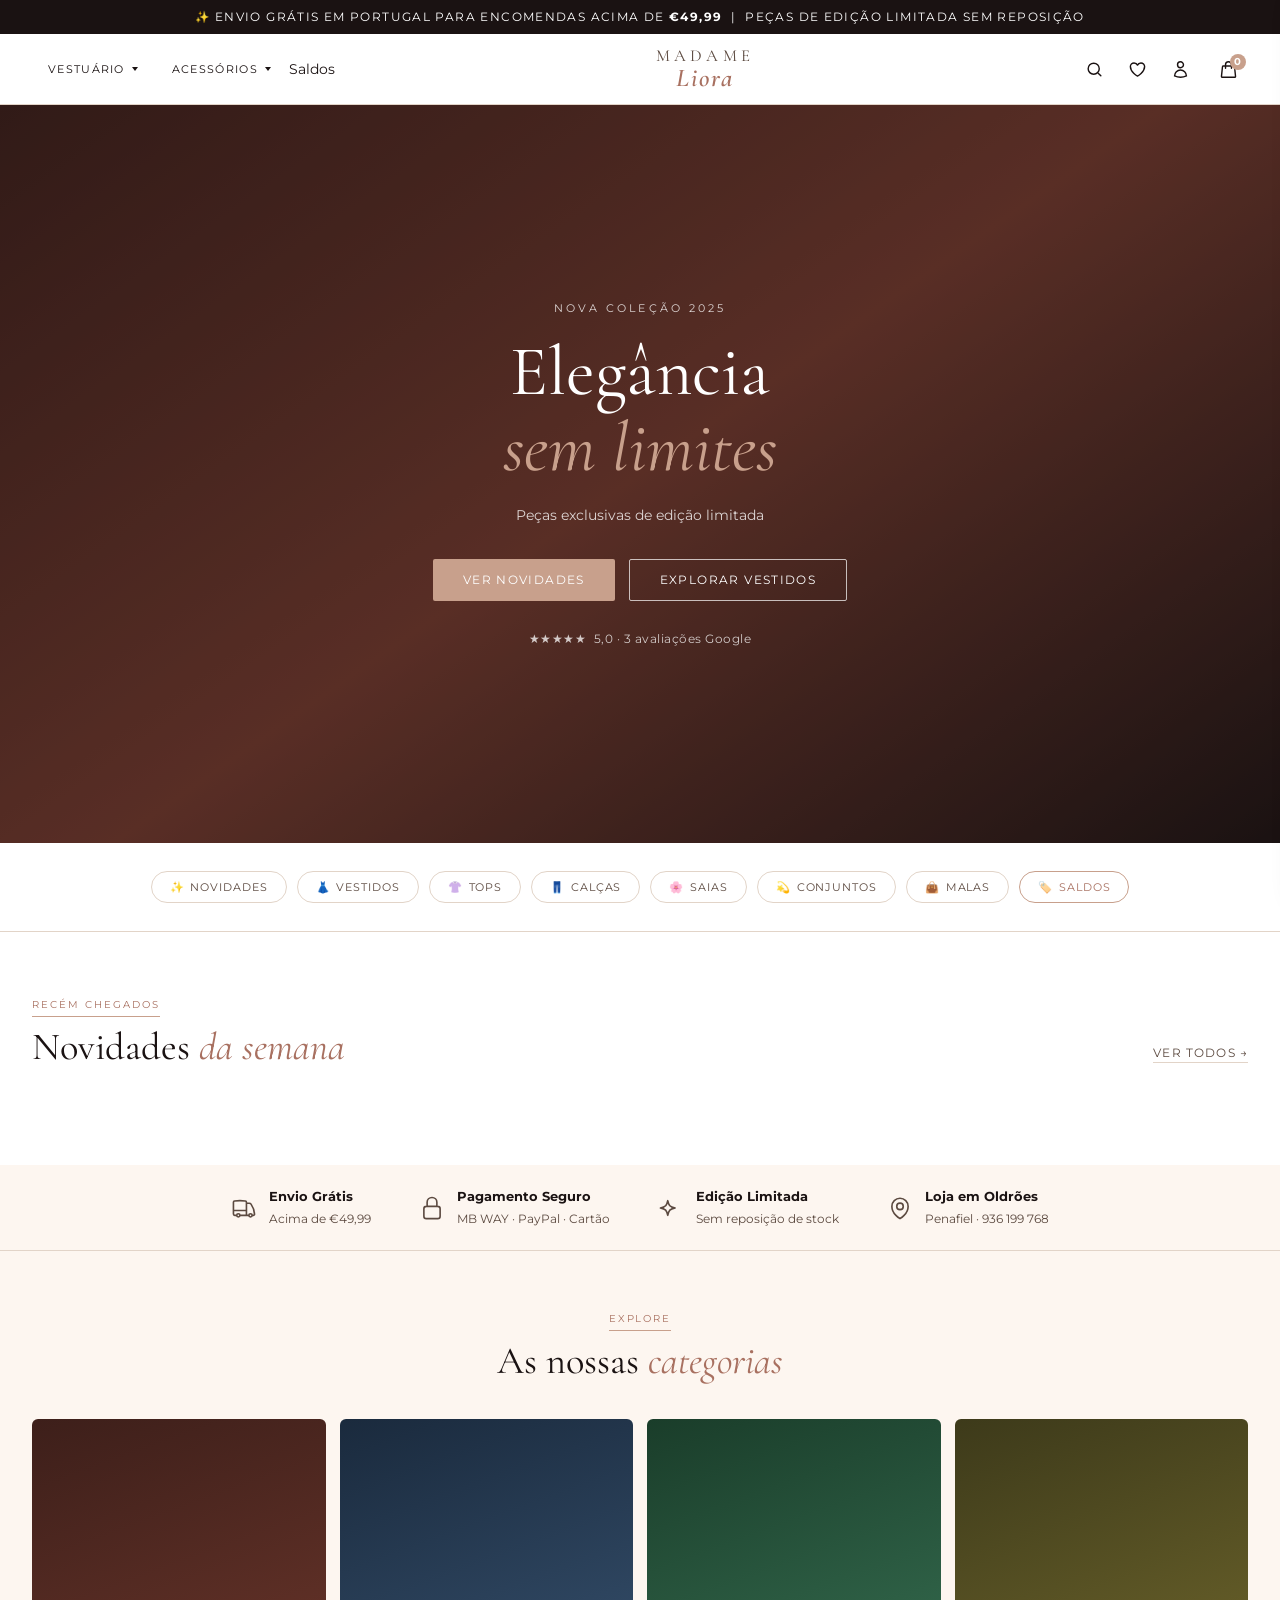
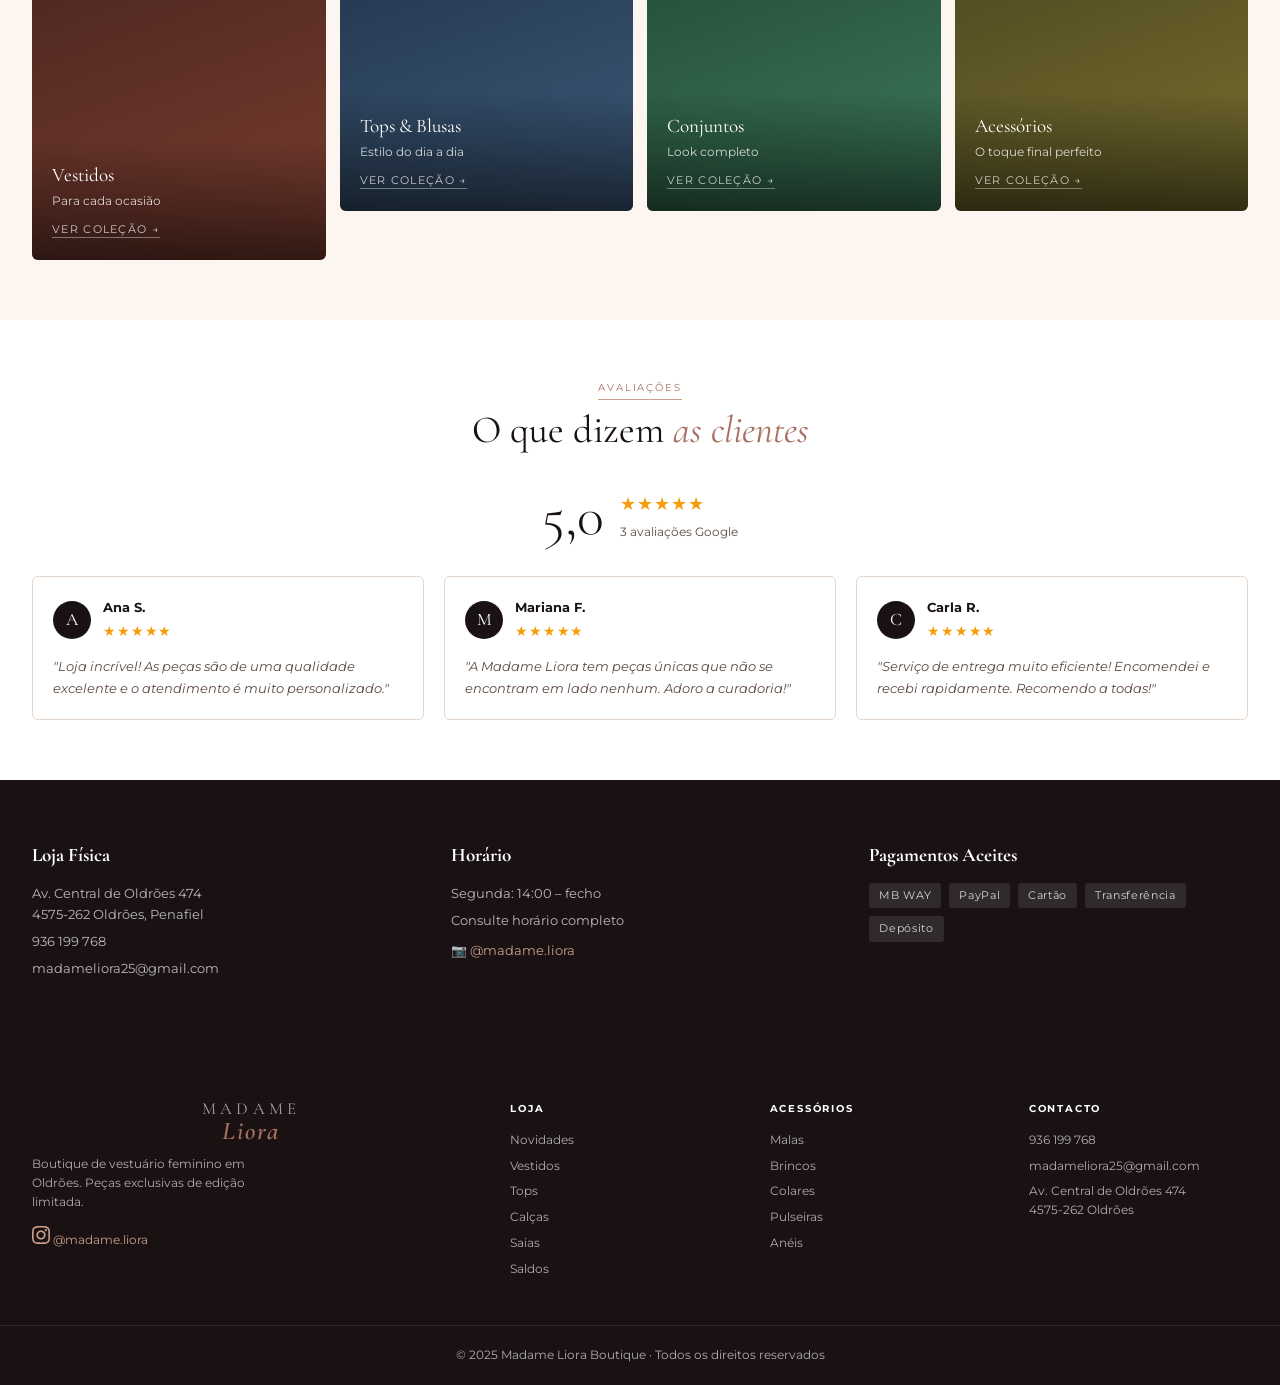
==== index.html @ ec724c95 "Fix dropdown navigation: click toggle + close on outside click + no page jump" ====
<!DOCTYPE html>
<html lang="pt">
<head>
  <meta charset="UTF-8"/>
  <meta name="viewport" content="width=device-width, initial-scale=1.0"/>
  <title>Madame Liora — Boutique Feminina</title>
  <link rel="preconnect" href="https://fonts.googleapis.com"/>
  <link rel="preconnect" href="https://fonts.gstatic.com" crossorigin/>
  <link href="https://fonts.googleapis.com/css2?family=Cormorant+Garamond:ital,wght@0,300;0,400;0,600;1,300;1,400;1,600&family=Montserrat:wght@300;400;500;600;700&display=swap" rel="stylesheet"/>
  <link rel="stylesheet" href="style.css"/>
</head>
<body>

<!-- ── ANNOUNCE BAR ─────────────────────────────────── -->
<div class="announce-bar">
  ✨ Envio grátis em Portugal para encomendas acima de <strong>€49,99</strong> &nbsp;|&nbsp; Peças de edição limitada sem reposição
</div>

<!-- ── HEADER ──────────────────────────────────────── -->
<header class="header" id="header">
  <div class="header__inner">

    <!-- NAV LEFT -->
    <nav class="nav-main">
      <div class="nav-item has-drop" id="dropVest">
        <span onclick="toggleDrop('dropVest')">Vestuário <svg width="10" height="10" viewBox="0 0 10 10" fill="currentColor"><path d="M2 3l3 4 3-4"/></svg></span>
        <div class="drop">
          <div class="drop__col">
            <p class="drop__heading">Roupas</p>
            <a href="javascript:void(0)" onclick="navDrop('novidades')">✨ Novidades</a>
            <a href="javascript:void(0)" onclick="navDrop('vestidos')">Vestidos</a>
            <a href="javascript:void(0)" onclick="navDrop('conjuntos')">Conjuntos</a>
            <a href="javascript:void(0)" onclick="navDrop('macaoes')">Macacões</a>
          </div>
          <div class="drop__col">
            <p class="drop__heading">Partes de Cima</p>
            <a href="javascript:void(0)" onclick="navDrop('tops')">Tops & Blusas</a>
            <a href="javascript:void(0)" onclick="navDrop('tops')">Coletes</a>
            <a href="javascript:void(0)" onclick="navDrop('tops')">Corpetes</a>
            <a href="javascript:void(0)" onclick="navDrop('tops')">T-Shirts</a>
          </div>
          <div class="drop__col">
            <p class="drop__heading">Partes de Baixo</p>
            <a href="javascript:void(0)" onclick="navDrop('calcas')">Calças</a>
            <a href="javascript:void(0)" onclick="navDrop('saias')">Saias</a>
            <a href="javascript:void(0)" onclick="navDrop('casacos')">Casacos</a>
          </div>
        </div>
      </div>
      <div class="nav-item has-drop" id="dropAcess">
        <span onclick="toggleDrop('dropAcess')">Acessórios <svg width="10" height="10" viewBox="0 0 10 10" fill="currentColor"><path d="M2 3l3 4 3-4"/></svg></span>
        <div class="drop">
          <div class="drop__col">
            <a href="javascript:void(0)" onclick="navDrop('malas')">👜 Malas</a>
            <a href="javascript:void(0)" onclick="navDrop('brincos')">💎 Brincos</a>
            <a href="javascript:void(0)" onclick="navDrop('colares')">✨ Colares</a>
            <a href="javascript:void(0)" onclick="navDrop('pulseiras')">📿 Pulseiras</a>
            <a href="javascript:void(0)" onclick="navDrop('aneis')">💍 Anéis</a>
          </div>
        </div>
      </div>
      <a class="nav-item sale-link" href="javascript:void(0)" onclick="nav('saldos')">Saldos</a>
    </nav>

    <!-- LOGO CENTER -->
    <a class="logo" href="javascript:void(0)" onclick="showHome()">
      <span class="logo__top">Madame</span>
      <span class="logo__bot"><em>Liora</em></span>
    </a>

    <!-- ICONS RIGHT -->
    <div class="header__icons">
      <button class="icon-btn" title="Pesquisar" onclick="toggleSearch()">
        <svg width="19" height="19" fill="none" stroke="currentColor" stroke-width="1.8" viewBox="0 0 24 24"><circle cx="11" cy="11" r="7"/><path stroke-linecap="round" d="M20 20l-3-3"/></svg>
      </button>
      <button class="icon-btn" title="Favoritos" onclick="openWishlist()">
        <svg width="19" height="19" fill="none" stroke="currentColor" stroke-width="1.8" viewBox="0 0 24 24"><path stroke-linecap="round" stroke-linejoin="round" d="M21 8.25c0-2.485-2.099-4.5-4.688-4.5-1.935 0-3.597 1.126-4.312 2.733-.715-1.607-2.377-2.733-4.313-2.733C5.1 3.75 3 5.765 3 8.25c0 7.22 9 12 9 12s9-4.78 9-12z"/></svg>
        <span class="badge" id="wBadge" style="display:none">0</span>
      </button>
      <button class="icon-btn" title="Conta" onclick="openAuth()">
        <svg width="19" height="19" fill="none" stroke="currentColor" stroke-width="1.8" viewBox="0 0 24 24"><path stroke-linecap="round" stroke-linejoin="round" d="M15.75 6a3.75 3.75 0 11-7.5 0 3.75 3.75 0 017.5 0zM4.501 20.118a7.5 7.5 0 0114.998 0A17.933 17.933 0 0112 21.75c-2.676 0-5.216-.584-7.499-1.632z"/></svg>
        <span class="user-name" id="userLabel"></span>
      </button>
      <button class="icon-btn" title="Carrinho" onclick="openCart()">
        <svg width="19" height="19" fill="none" stroke="currentColor" stroke-width="1.8" viewBox="0 0 24 24"><path stroke-linecap="round" stroke-linejoin="round" d="M15.75 10.5V6a3.75 3.75 0 10-7.5 0v4.5m11.356-1.993l1.263 12c.07.665-.45 1.243-1.119 1.243H4.25a1.125 1.125 0 01-1.12-1.243l1.264-12A1.125 1.125 0 015.513 7.5h12.974c.576 0 1.059.435 1.119 1.007z"/></svg>
        <span class="badge" id="cBadge">0</span>
      </button>
      <button class="burger" onclick="toggleMobile()">
        <span></span><span></span><span></span>
      </button>
    </div>
  </div>

  <!-- SEARCH BAR -->
  <div class="search-bar" id="searchBar">
    <input id="searchInput" type="text" placeholder="Pesquisar produtos..." oninput="doSearch(this.value)"/>
    <button onclick="toggleSearch()">✕</button>
  </div>
</header>

<!-- ── MOBILE MENU ─────────────────────────────────── -->
<div class="mob-overlay" id="mobOverlay" onclick="toggleMobile()"></div>
<div class="mob-menu" id="mobMenu">
  <button class="mob-close" onclick="toggleMobile()">✕</button>
  <details><summary>Vestuário</summary>
    <a href="javascript:void(0)" onclick="nav('novidades');toggleMobile()">✨ Novidades</a>
    <a href="javascript:void(0)" onclick="nav('vestidos');toggleMobile()">Vestidos</a>
    <a href="javascript:void(0)" onclick="nav('tops');toggleMobile()">Tops & Blusas</a>
    <a href="javascript:void(0)" onclick="nav('calcas');toggleMobile()">Calças</a>
    <a href="javascript:void(0)" onclick="nav('saias');toggleMobile()">Saias</a>
    <a href="javascript:void(0)" onclick="nav('conjuntos');toggleMobile()">Conjuntos</a>
  </details>
  <details><summary>Acessórios</summary>
    <a href="javascript:void(0)" onclick="nav('malas');toggleMobile()">Malas</a>
    <a href="javascript:void(0)" onclick="nav('brincos');toggleMobile()">Brincos</a>
    <a href="javascript:void(0)" onclick="nav('colares');toggleMobile()">Colares</a>
    <a href="javascript:void(0)" onclick="nav('pulseiras');toggleMobile()">Pulseiras</a>
    <a href="javascript:void(0)" onclick="nav('aneis');toggleMobile()">Anéis</a>
  </details>
  <a class="mob-sale" href="javascript:void(0)" onclick="nav('saldos');toggleMobile()">🏷️ Saldos</a>
  <hr/>
  <button class="mob-auth" onclick="openAuth();toggleMobile()">
    <svg width="16" height="16" fill="none" stroke="currentColor" stroke-width="1.8" viewBox="0 0 24 24"><path stroke-linecap="round" stroke-linejoin="round" d="M15.75 6a3.75 3.75 0 11-7.5 0 3.75 3.75 0 017.5 0zM4.501 20.118a7.5 7.5 0 0114.998 0A17.933 17.933 0 0112 21.75c-2.676 0-5.216-.584-7.499-1.632z"/></svg>
    <span id="mobUserLabel">Iniciar Sessão</span>
  </button>
</div>

<!-- ── CART SIDEBAR ────────────────────────────────── -->
<div class="overlay" id="cartOverlay" onclick="closeCart()"></div>
<aside class="cart-side" id="cartSide">
  <div class="cart-side__hd">
    <h3>Carrinho <span id="cartQtyLabel"></span></h3>
    <button onclick="closeCart()">✕</button>
  </div>
  <div class="cart-side__body" id="cartBody"></div>
  <div class="cart-side__ft" id="cartFt" style="display:none">
    <div class="cart-total-row"><span>Subtotal</span><span id="cartSubtotal"></span></div>
    <div class="cart-total-row cart-ship" id="cartShipRow"></div>
    <div class="cart-total-row cart-grand"><span>Total</span><span id="cartGrand"></span></div>
    <button class="btn-checkout" onclick="openCheckout()">Finalizar Encomenda →</button>
    <div class="pay-row">
      <span class="pay-tag">MB WAY</span>
      <span class="pay-tag">PayPal</span>
      <span class="pay-tag">Cartão</span>
      <span class="pay-tag">Transferência</span>
    </div>
  </div>
</aside>

<!-- ── AUTH MODAL ──────────────────────────────────── -->
<div class="overlay" id="authOverlay" onclick="closeAuth()"></div>
<div class="modal" id="authModal">
  <button class="modal-close" onclick="closeAuth()">✕</button>
  <div class="auth-tabs">
    <button class="auth-tab active" id="tabLogin" onclick="switchAuth('login')">Iniciar Sessão</button>
    <button class="auth-tab" id="tabReg" onclick="switchAuth('reg')">Criar Conta</button>
  </div>

  <!-- LOGIN -->
  <form id="loginForm" onsubmit="doLogin(event)">
    <h2 class="modal-title">Bem-vinda de volta</h2>
    <div class="field"><label>Email</label><input type="email" id="loginEmail" placeholder="exemplo@email.com" required/></div>
    <div class="field"><label>Password</label><input type="password" id="loginPass" placeholder="••••••••" required/><button type="button" class="field-toggle" onclick="togglePw('loginPass',this)">👁</button></div>
    <p class="field-error" id="loginErr"></p>
    <button type="submit" class="btn-primary-full">Entrar</button>
    <p class="auth-switch">Não tem conta? <a href="#" onclick="switchAuth('reg')">Registe-se grátis</a></p>
  </form>

  <!-- REGISTER -->
  <form id="regForm" style="display:none" onsubmit="doRegister(event)">
    <h2 class="modal-title">Criar Conta</h2>
    <div class="field"><label>Nome</label><input type="text" id="regName" placeholder="O seu nome" required/></div>
    <div class="field"><label>Email</label><input type="email" id="regEmail" placeholder="exemplo@email.com" required/></div>
    <div class="field"><label>Password</label><input type="password" id="regPass" placeholder="Mínimo 6 caracteres" minlength="6" required/><button type="button" class="field-toggle" onclick="togglePw('regPass',this)">👁</button></div>
    <p class="field-error" id="regErr"></p>
    <button type="submit" class="btn-primary-full">Criar Conta</button>
    <p class="auth-switch">Já tem conta? <a href="#" onclick="switchAuth('login')">Entrar</a></p>
  </form>

  <!-- LOGGED IN -->
  <div id="accountPanel" style="display:none">
    <div class="account-avatar" id="accountAvatar">M</div>
    <h2 class="modal-title" id="accountName">Olá!</h2>
    <p class="account-email" id="accountEmail"></p>
    <div class="account-menu">
      <button onclick="openOrders()">📦 As minhas encomendas</button>
      <button onclick="openWishlistPanel()">♥ Favoritos</button>
      <button onclick="doLogout()" class="btn-logout">Terminar Sessão</button>
    </div>
  </div>
</div>

<!-- ── CHECKOUT MODAL ──────────────────────────────── -->
<div class="overlay" id="ckOverlay" onclick="closeCheckout()"></div>
<div class="modal modal--wide" id="ckModal">
  <button class="modal-close" onclick="closeCheckout()">✕</button>
  <div class="ck-steps" id="ckSteps">
    <span class="ck-step active" id="stepDot1">1</span>
    <span class="ck-line"></span>
    <span class="ck-step" id="stepDot2">2</span>
    <span class="ck-line"></span>
    <span class="ck-step" id="stepDot3">3</span>
  </div>

  <!-- STEP 1: Dados de Entrega -->
  <div id="ckStep1">
    <h2 class="modal-title">Dados de Entrega</h2>
    <form id="shippingForm" onsubmit="ckNext(event,2)">
      <div class="field-row">
        <div class="field"><label>Nome Completo *</label><input type="text" id="ckName" required placeholder="Maria Silva"/></div>
        <div class="field"><label>Telemóvel *</label><input type="tel" id="ckPhone" required placeholder="9XX XXX XXX"/></div>
      </div>
      <div class="field"><label>Email *</label><input type="email" id="ckEmail" required placeholder="email@exemplo.pt"/></div>
      <div class="field"><label>Morada *</label><input type="text" id="ckAddr" required placeholder="Rua, Número, Andar"/></div>
      <div class="field-row">
        <div class="field"><label>Código Postal *</label><input type="text" id="ckZip" required placeholder="0000-000"/></div>
        <div class="field"><label>Cidade *</label><input type="text" id="ckCity" required placeholder="Lisboa"/></div>
      </div>
      <div class="field"><label>País</label>
        <select id="ckCountry"><option value="PT">Portugal</option><option value="ES">Espanha</option><option value="FR">França</option></select>
      </div>
      <div class="field"><label>Notas (opcional)</label><textarea id="ckNotes" placeholder="Instruções de entrega..." rows="2"></textarea></div>
      <div class="ck-summary" id="ckSummary1"></div>
      <button type="submit" class="btn-primary-full">Continuar para Pagamento →</button>
    </form>
  </div>

  <!-- STEP 2: Pagamento -->
  <div id="ckStep2" style="display:none">
    <h2 class="modal-title">Pagamento</h2>
    <div class="pay-methods">
      <label class="pay-method" id="pm_mbway">
        <input type="radio" name="payMethod" value="mbway" onchange="selectPayMethod('mbway')" checked/>
        <div class="pay-method__inner">
          <div class="pay-method__logo pay-mbway">MB WAY</div>
          <span>Pagamento imediato via app</span>
        </div>
      </label>
      <label class="pay-method" id="pm_card">
        <input type="radio" name="payMethod" value="card" onchange="selectPayMethod('card')"/>
        <div class="pay-method__inner">
          <div class="pay-method__logo pay-card">💳</div>
          <span>Cartão de Crédito / Débito</span>
        </div>
      </label>
      <label class="pay-method" id="pm_paypal">
        <input type="radio" name="payMethod" value="paypal" onchange="selectPayMethod('paypal')"/>
        <div class="pay-method__inner">
          <div class="pay-method__logo pay-pp">PayPal</div>
          <span>Pagamento via PayPal</span>
        </div>
      </label>
      <label class="pay-method" id="pm_transfer">
        <input type="radio" name="payMethod" value="transfer" onchange="selectPayMethod('transfer')"/>
        <div class="pay-method__inner">
          <div class="pay-method__logo pay-tr">🏦</div>
          <span>Transferência Bancária</span>
        </div>
      </label>
    </div>

    <!-- MB WAY form -->
    <div id="pm_mbway_form" class="pay-form">
      <div class="field"><label>Número de Telemóvel</label><input type="tel" id="mbwayPhone" placeholder="9XX XXX XXX" maxlength="9"/></div>
      <p class="pay-info">Irá receber uma notificação na sua app MB WAY para confirmar o pagamento.</p>
    </div>

    <!-- CARD form -->
    <div id="pm_card_form" class="pay-form" style="display:none">
      <div class="field"><label>Número do Cartão</label><input type="text" id="cardNum" placeholder="0000 0000 0000 0000" maxlength="19" oninput="fmtCard(this)"/></div>
      <div class="field-row">
        <div class="field"><label>Validade</label><input type="text" id="cardExp" placeholder="MM/AA" maxlength="5" oninput="fmtExp(this)"/></div>
        <div class="field"><label>CVV</label><input type="text" id="cardCvv" placeholder="123" maxlength="3"/></div>
      </div>
      <div class="field"><label>Nome no Cartão</label><input type="text" id="cardName" placeholder="NOME APELIDO"/></div>
    </div>

    <!-- PAYPAL form -->
    <div id="pm_paypal_form" class="pay-form" style="display:none">
      <div class="paypal-box">
        <p class="pay-info">Será redirecionada para o PayPal para completar o pagamento em segurança.</p>
        <div class="paypal-logo">Pay<span>Pal</span></div>
      </div>
    </div>

    <!-- TRANSFER form -->
    <div id="pm_transfer_form" class="pay-form" style="display:none">
      <div class="iban-box">
        <p>Transferência para:</p>
        <strong>IBAN: PT50 0000 0000 0000 0000 0000 0</strong><br/>
        <strong>Titular: Madame Liora Boutique</strong><br/>
        <p class="pay-info">Envie o comprovativo para madameliora25@gmail.com após a transferência.</p>
      </div>
    </div>

    <div class="ck-summary" id="ckSummary2"></div>
    <div class="ck-btn-row">
      <button class="btn-back" onclick="ckBack(1)">← Voltar</button>
      <button class="btn-primary-full" onclick="ckNext(null,3)">Confirmar Pagamento →</button>
    </div>
  </div>

  <!-- STEP 3: Confirmação -->
  <div id="ckStep3" style="display:none">
    <div class="ck-success">
      <div class="ck-success__icon">✅</div>
      <h2>Encomenda Confirmada!</h2>
      <p id="ckConfirmMsg"></p>
      <div class="ck-order-num" id="ckOrderNum"></div>
      <div class="ck-success__details" id="ckSuccessDetails"></div>
      <button class="btn-primary-full" onclick="closeCheckout();showHome()">Continuar a comprar →</button>
    </div>
  </div>
</div>

<!-- ── ORDERS MODAL ────────────────────────────────── -->
<div class="overlay" id="ordersOverlay" onclick="closeOrders()"></div>
<div class="modal" id="ordersModal">
  <button class="modal-close" onclick="closeOrders()">✕</button>
  <h2 class="modal-title">As Minhas Encomendas</h2>
  <div id="ordersList"></div>
</div>

<!-- ── MAIN ────────────────────────────────────────── -->
<main id="main">

  <!-- HOME -->
  <div id="homePage">
    <section class="hero">
      <div class="hero__bg"></div>
      <div class="hero__content">
        <p class="hero__eye">Nova Coleção 2025</p>
        <h1 class="hero__h">Elegância<br/><em>sem limites</em></h1>
        <p class="hero__sub">Peças exclusivas de edição limitada</p>
        <div class="hero__btns">
          <button class="btn btn--rose" onclick="nav('novidades')">Ver Novidades</button>
          <button class="btn btn--ghost" onclick="nav('vestidos')">Explorar Vestidos</button>
        </div>
        <div class="hero__stars">★★★★★ <span>5,0 · 3 avaliações Google</span></div>
      </div>
    </section>

    <!-- CAT PILLS -->
    <section class="pills-section">
      <div class="container">
        <div class="pills-row">
          <button class="pill" onclick="nav('novidades')"><span>✨</span>Novidades</button>
          <button class="pill" onclick="nav('vestidos')"><span>👗</span>Vestidos</button>
          <button class="pill" onclick="nav('tops')"><span>👚</span>Tops</button>
          <button class="pill" onclick="nav('calcas')"><span>👖</span>Calças</button>
          <button class="pill" onclick="nav('saias')"><span>🌸</span>Saias</button>
          <button class="pill" onclick="nav('conjuntos')"><span>💫</span>Conjuntos</button>
          <button class="pill" onclick="nav('malas')"><span>👜</span>Malas</button>
          <button class="pill pill--sale" onclick="nav('saldos')"><span>🏷️</span>Saldos</button>
        </div>
      </div>
    </section>

    <!-- NOVIDADES GRID -->
    <section class="home-section">
      <div class="container">
        <div class="sec-hd">
          <div><span class="label">Recém chegados</span><h2>Novidades <em>da semana</em></h2></div>
          <button class="btn-link" onclick="nav('novidades')">Ver todos →</button>
        </div>
        <div class="pgrid" id="homeGrid"></div>
      </div>
    </section>

    <!-- STRIP -->
    <div class="strip">
      <div class="container strip__inner">
        <div class="strip-item"><svg width="26" height="26" fill="none" stroke="currentColor" stroke-width="1.5" viewBox="0 0 24 24"><path stroke-linecap="round" stroke-linejoin="round" d="M8.25 18.75a1.5 1.5 0 01-3 0m3 0a1.5 1.5 0 00-3 0m3 0h6m-9 0H3.375a1.125 1.125 0 01-1.125-1.125V14.25m17.25 4.5a1.5 1.5 0 01-3 0m3 0a1.5 1.5 0 00-3 0m3 0h1.125c.621 0 1.129-.504 1.09-1.124a17.902 17.902 0 00-3.213-9.193 2.056 2.056 0 00-1.58-.86H14.25M16.5 18.75h-2.25m0-11.177v-.958c0-.568-.422-1.048-.987-1.106a48.554 48.554 0 00-10.026 0 1.106 1.106 0 00-.987 1.106v7.635m12-6.677v6.677m0 4.5v-4.5m0 0h-12"/></svg><div><strong>Envio Grátis</strong><span>Acima de €49,99</span></div></div>
        <div class="strip-item"><svg width="26" height="26" fill="none" stroke="currentColor" stroke-width="1.5" viewBox="0 0 24 24"><path stroke-linecap="round" stroke-linejoin="round" d="M16.5 10.5V6.75a4.5 4.5 0 10-9 0v3.75m-.75 11.25h10.5a2.25 2.25 0 002.25-2.25v-6.75a2.25 2.25 0 00-2.25-2.25H6.75a2.25 2.25 0 00-2.25 2.25v6.75a2.25 2.25 0 002.25 2.25z"/></svg><div><strong>Pagamento Seguro</strong><span>MB WAY · PayPal · Cartão</span></div></div>
        <div class="strip-item"><svg width="26" height="26" fill="none" stroke="currentColor" stroke-width="1.5" viewBox="0 0 24 24"><path stroke-linecap="round" stroke-linejoin="round" d="M9.813 15.904L9 18.75l-.813-2.846a4.5 4.5 0 00-3.09-3.09L2.25 12l2.846-.813a4.5 4.5 0 003.09-3.09L9 5.25l.813 2.846a4.5 4.5 0 003.09 3.09L15.75 12l-2.846.813a4.5 4.5 0 00-3.09 3.09z"/></svg><div><strong>Edição Limitada</strong><span>Sem reposição de stock</span></div></div>
        <div class="strip-item"><svg width="26" height="26" fill="none" stroke="currentColor" stroke-width="1.5" viewBox="0 0 24 24"><path stroke-linecap="round" stroke-linejoin="round" d="M15 10.5a3 3 0 11-6 0 3 3 0 016 0z"/><path stroke-linecap="round" stroke-linejoin="round" d="M19.5 10.5c0 7.142-7.5 11.25-7.5 11.25S4.5 17.642 4.5 10.5a7.5 7.5 0 1115 0z"/></svg><div><strong>Loja em Oldrões</strong><span>Penafiel · 936 199 768</span></div></div>
      </div>
    </div>

    <!-- CAT CARDS -->
    <section class="cats-section">
      <div class="container">
        <div class="sec-hd center"><span class="label">Explore</span><h2>As nossas <em>categorias</em></h2></div>
        <div class="cat-grid">
          <div class="cat-card cat-card--tall" onclick="nav('vestidos')" style="background:linear-gradient(160deg,#3d1f1a,#7a3d30)">
            <div class="cat-card__c"><h3>Vestidos</h3><p>Para cada ocasião</p><span>Ver coleção →</span></div>
          </div>
          <div class="cat-card" onclick="nav('tops')" style="background:linear-gradient(160deg,#1a2a3d,#3d5a7a)">
            <div class="cat-card__c"><h3>Tops & Blusas</h3><p>Estilo do dia a dia</p><span>Ver coleção →</span></div>
          </div>
          <div class="cat-card" onclick="nav('conjuntos')" style="background:linear-gradient(160deg,#1a3d2a,#3d7a5a)">
            <div class="cat-card__c"><h3>Conjuntos</h3><p>Look completo</p><span>Ver coleção →</span></div>
          </div>
          <div class="cat-card" onclick="nav('malas')" style="background:linear-gradient(160deg,#3d3a1a,#7a7030)">
            <div class="cat-card__c"><h3>Acessórios</h3><p>O toque final perfeito</p><span>Ver coleção →</span></div>
          </div>
        </div>
      </div>
    </section>

    <!-- REVIEWS -->
    <section class="reviews-section">
      <div class="container">
        <div class="sec-hd center"><span class="label">Avaliações</span><h2>O que dizem <em>as clientes</em></h2></div>
        <div class="reviews-score"><span class="big-score">5,0</span><div><span class="stars">★★★★★</span><p>3 avaliações Google</p></div></div>
        <div class="rev-grid">
          <div class="rev-card"><div class="rev-hd"><div class="avatar">A</div><div><strong>Ana S.</strong><span class="stars stars--sm">★★★★★</span></div></div><p>"Loja incrível! As peças são de uma qualidade excelente e o atendimento é muito personalizado."</p></div>
          <div class="rev-card"><div class="rev-hd"><div class="avatar">M</div><div><strong>Mariana F.</strong><span class="stars stars--sm">★★★★★</span></div></div><p>"A Madame Liora tem peças únicas que não se encontram em lado nenhum. Adoro a curadoria!"</p></div>
          <div class="rev-card"><div class="rev-hd"><div class="avatar">C</div><div><strong>Carla R.</strong><span class="stars stars--sm">★★★★★</span></div></div><p>"Serviço de entrega muito eficiente! Encomendei e recebi rapidamente. Recomendo a todas!"</p></div>
        </div>
      </div>
    </section>

    <!-- INFO -->
    <section class="info-section">
      <div class="container info-grid">
        <div class="info-block"><h3>Loja Física</h3><p>Av. Central de Oldrões 474<br/>4575-262 Oldrões, Penafiel</p><a href="tel:936199768">936 199 768</a><a href="mailto:madameliora25@gmail.com">madameliora25@gmail.com</a></div>
        <div class="info-block"><h3>Horário</h3><p>Segunda: 14:00 – fecho</p><p>Consulte horário completo</p><a href="https://www.instagram.com/madame.liora" target="_blank" class="ig-link">📷 @madame.liora</a></div>
        <div class="info-block"><h3>Pagamentos Aceites</h3><div class="pay-tags"><span class="pay-tag">MB WAY</span><span class="pay-tag">PayPal</span><span class="pay-tag">Cartão</span><span class="pay-tag">Transferência</span><span class="pay-tag">Depósito</span></div></div>
      </div>
    </section>
  </div>

  <!-- SHOP PAGE -->
  <div id="shopPage" style="display:none">
    <div class="shop-hd">
      <div class="container shop-hd__inner">
        <div><h2 id="shopTitle">Produtos</h2><p id="shopCount" class="shop-count"></p></div>
        <select id="sortSel" onchange="applyFilters()">
          <option value="">Ordenar por</option>
          <option value="price-asc">Preço: Menor primeiro</option>
          <option value="price-desc">Preço: Maior primeiro</option>
          <option value="name">Nome A–Z</option>
          <option value="new">Novidades primeiro</option>
        </select>
      </div>
    </div>
    <div class="container shop-layout">
      <aside class="shop-sb">
        <div class="sb-group">
          <h4>Categoria</h4>
          <label><input type="radio" name="cf" value="all" onchange="applyFilters()" checked/> Todos</label>
          <label><input type="radio" name="cf" value="novidades" onchange="applyFilters()"/> Novidades</label>
          <label><input type="radio" name="cf" value="vestidos" onchange="applyFilters()"/> Vestidos</label>
          <label><input type="radio" name="cf" value="tops" onchange="applyFilters()"/> Tops & Blusas</label>
          <label><input type="radio" name="cf" value="calcas" onchange="applyFilters()"/> Calças</label>
          <label><input type="radio" name="cf" value="saias" onchange="applyFilters()"/> Saias</label>
          <label><input type="radio" name="cf" value="casacos" onchange="applyFilters()"/> Casacos</label>
          <label><input type="radio" name="cf" value="conjuntos" onchange="applyFilters()"/> Conjuntos</label>
          <label><input type="radio" name="cf" value="macaoes" onchange="applyFilters()"/> Macacões</label>
          <label><input type="radio" name="cf" value="malas" onchange="applyFilters()"/> Malas</label>
          <label><input type="radio" name="cf" value="brincos" onchange="applyFilters()"/> Brincos</label>
          <label><input type="radio" name="cf" value="colares" onchange="applyFilters()"/> Colares</label>
          <label><input type="radio" name="cf" value="pulseiras" onchange="applyFilters()"/> Pulseiras</label>
          <label><input type="radio" name="cf" value="aneis" onchange="applyFilters()"/> Anéis</label>
          <label><input type="radio" name="cf" value="saldos" onchange="applyFilters()"/> 🏷️ Saldos</label>
        </div>
        <div class="sb-group">
          <h4>Preço</h4>
          <label><input type="radio" name="pf" value="all" onchange="applyFilters()" checked/> Todos</label>
          <label><input type="radio" name="pf" value="0-15" onchange="applyFilters()"/> Até €15</label>
          <label><input type="radio" name="pf" value="15-25" onchange="applyFilters()"/> €15 – €25</label>
          <label><input type="radio" name="pf" value="25-50" onchange="applyFilters()"/> €25 – €50</label>
          <label><input type="radio" name="pf" value="50+" onchange="applyFilters()"/> + €50</label>
        </div>
      </aside>
      <div><div class="pgrid" id="shopGrid"></div></div>
    </div>
  </div>

  <!-- PRODUCT PAGE -->
  <div id="productPage" style="display:none">
    <div class="container" id="productContent"></div>
  </div>

</main>

<!-- ── FOOTER ──────────────────────────────────────── -->
<footer class="footer">
  <div class="container footer__grid">
    <div class="footer__brand">
      <div class="logo"><span class="logo__top">Madame</span><span class="logo__bot"><em>Liora</em></span></div>
      <p>Boutique de vestuário feminino em Oldrões. Peças exclusivas de edição limitada.</p>
      <a href="https://www.instagram.com/madame.liora" target="_blank" class="footer-ig">
        <svg width="18" height="18" fill="currentColor" viewBox="0 0 24 24"><path d="M12 2.163c3.204 0 3.584.012 4.85.07 3.252.148 4.771 1.691 4.919 4.919.058 1.265.069 1.645.069 4.849 0 3.205-.012 3.584-.069 4.849-.149 3.225-1.664 4.771-4.919 4.919-1.266.058-1.644.07-4.85.07-3.204 0-3.584-.012-4.849-.07-3.26-.149-4.771-1.699-4.919-4.92-.058-1.265-.07-1.644-.07-4.849 0-3.204.013-3.583.07-4.849.149-3.227 1.664-4.771 4.919-4.919 1.266-.057 1.645-.069 4.849-.069zm0-2.163c-3.259 0-3.667.014-4.947.072-4.358.2-6.78 2.618-6.98 6.98-.059 1.281-.073 1.689-.073 4.948 0 3.259.014 3.668.072 4.948.2 4.358 2.618 6.78 6.98 6.98 1.281.058 1.689.072 4.948.072 3.259 0 3.668-.014 4.948-.072 4.354-.2 6.782-2.618 6.979-6.98.059-1.28.073-1.689.073-4.948 0-3.259-.014-3.667-.072-4.947-.196-4.354-2.617-6.78-6.979-6.98-1.281-.059-1.69-.073-4.949-.073zm0 5.838c-3.403 0-6.162 2.759-6.162 6.162s2.759 6.163 6.162 6.163 6.162-2.759 6.162-6.163c0-3.403-2.759-6.162-6.162-6.162zm0 10.162c-2.209 0-4-1.79-4-4 0-2.209 1.791-4 4-4s4 1.791 4 4c0 2.21-1.791 4-4 4zm6.406-11.845c-.796 0-1.441.645-1.441 1.44s.645 1.44 1.441 1.44c.795 0 1.439-.645 1.439-1.44s-.644-1.44-1.439-1.44z"/></svg>
        @madame.liora
      </a>
    </div>
    <div><h4>Loja</h4><a href="javascript:void(0)" onclick="nav('novidades')">Novidades</a><a href="javascript:void(0)" onclick="nav('vestidos')">Vestidos</a><a href="javascript:void(0)" onclick="nav('tops')">Tops</a><a href="javascript:void(0)" onclick="nav('calcas')">Calças</a><a href="javascript:void(0)" onclick="nav('saias')">Saias</a><a href="javascript:void(0)" onclick="nav('saldos')">Saldos</a></div>
    <div><h4>Acessórios</h4><a href="javascript:void(0)" onclick="nav('malas')">Malas</a><a href="javascript:void(0)" onclick="nav('brincos')">Brincos</a><a href="javascript:void(0)" onclick="nav('colares')">Colares</a><a href="javascript:void(0)" onclick="nav('pulseiras')">Pulseiras</a><a href="javascript:void(0)" onclick="nav('aneis')">Anéis</a></div>
    <div><h4>Contacto</h4><a href="tel:936199768">936 199 768</a><a href="mailto:madameliora25@gmail.com">madameliora25@gmail.com</a><p>Av. Central de Oldrões 474<br/>4575-262 Oldrões</p></div>
  </div>
  <div class="footer__bot"><p>© 2025 Madame Liora Boutique · Todos os direitos reservados</p></div>
</footer>

<div class="toast" id="toast"></div>

<script src="products.js"></script>
<script src="script.js"></script>
</body>
</html>
---- style.css ----
/* ── RESET & ROOT ──────────────────────────────────────── */
*,*::before,*::after{box-sizing:border-box;margin:0;padding:0}
:root{
  --rose:#c8a08c; --rose-d:#a87060; --ivory:#fdf6f0;
  --dark:#1a1212; --mid:#5c4a40; --light:#f0e8e0; --border:#e2d4c8;
  --shadow:rgba(30,15,10,.14);
  --ser:'Cormorant Garamond',Georgia,serif;
  --san:'Montserrat',sans-serif;
  --tr:.22s ease;
}
html{scroll-behavior:smooth}
body{font-family:var(--san);background:#fff;color:var(--dark);font-size:14px;line-height:1.6;overflow-x:hidden}
img{display:block;max-width:100%}
button{cursor:pointer;border:none;background:none;font-family:inherit}
a{text-decoration:none;color:inherit}
ul{list-style:none}
input,textarea,select{font-family:inherit;font-size:.875rem}

/* ── CONTAINER ─────────────────────────────────────────── */
.container{max-width:1280px;margin:0 auto;padding:0 32px}

/* ── ANNOUNCE BAR ──────────────────────────────────────── */
.announce-bar{background:var(--dark);color:#fff;text-align:center;padding:8px 16px;font-size:.72rem;letter-spacing:.12em;text-transform:uppercase}

/* ── HEADER ────────────────────────────────────────────── */
.header{position:sticky;top:0;z-index:900;background:#fff;border-bottom:1px solid var(--border);transition:box-shadow var(--tr)}
.header.scrolled{box-shadow:0 2px 16px var(--shadow)}
.header__inner{display:flex;align-items:center;height:70px;padding:0 32px;gap:0}

/* Logo */
.logo{display:flex;flex-direction:column;align-items:center;line-height:1;cursor:pointer;margin:0 auto}
.logo__top{font-family:var(--ser);font-size:1.05rem;letter-spacing:.25em;text-transform:uppercase;color:var(--mid)}
.logo__bot{font-family:var(--ser);font-size:1.6rem;font-weight:600;letter-spacing:.08em;color:var(--dark)}
.logo__bot em{font-style:italic;color:var(--rose-d)}

/* Nav left */
.nav-main{display:flex;align-items:center;height:100%;position:relative}
.nav-item{position:relative;height:100%;display:flex;align-items:center}
.nav-item>span,.nav-item>a{display:flex;align-items:center;gap:5px;padding:0 16px;height:100%;font-size:.68rem;letter-spacing:.12em;text-transform:uppercase;color:var(--dark);cursor:pointer;transition:color var(--tr);white-space:nowrap}
.nav-item>span:hover,.nav-item>a:hover{color:var(--rose)}
.nav-item.sale-link>a{color:var(--rose-d)}
.nav-item svg{transition:transform var(--tr)}
.nav-item:hover svg,.nav-item.drop-open svg{transform:rotate(180deg)}

/* Dropdown */
.drop{display:none;position:absolute;top:100%;left:0;background:#fff;border:1px solid var(--border);border-top:2px solid var(--rose);box-shadow:0 8px 32px var(--shadow);z-index:999;animation:dropIn .18s ease}
@keyframes dropIn{from{opacity:0;transform:translateY(-6px)}to{opacity:1;transform:none}}
.nav-item:hover .drop,.nav-item.drop-open .drop{display:flex}
.drop__col{min-width:155px;padding:12px 0;border-right:1px solid var(--border)}
.drop__col:last-child{border-right:none}
.drop__heading{font-size:.6rem;letter-spacing:.16em;text-transform:uppercase;color:var(--mid);padding:6px 18px 8px}
.drop__col a{display:block;padding:7px 18px;font-size:.78rem;color:var(--dark);transition:background var(--tr),color var(--tr)}
.drop__col a:hover{background:var(--ivory);color:var(--rose-d)}

/* Icons right */
.header__icons{display:flex;align-items:center;gap:4px}
.icon-btn{display:flex;align-items:center;gap:5px;padding:8px 10px;font-size:.68rem;letter-spacing:.08em;text-transform:uppercase;color:var(--dark);transition:color var(--tr);position:relative}
.icon-btn:hover{color:var(--rose)}
.user-name{font-size:.68rem;max-width:70px;overflow:hidden;text-overflow:ellipsis;white-space:nowrap}
.badge{position:absolute;top:2px;right:2px;background:var(--rose);color:#fff;border-radius:50%;width:16px;height:16px;font-size:.6rem;display:flex;align-items:center;justify-content:center;font-weight:700}
.burger{display:none;flex-direction:column;gap:5px;width:26px;padding:4px 0;margin-left:8px}
.burger span{display:block;height:2px;background:var(--dark);border-radius:2px;transition:var(--tr)}

/* Search */
.search-bar{display:none;padding:0 32px 12px;border-top:1px solid var(--border);gap:8px}
.search-bar.open{display:flex}
.search-bar input{flex:1;border:1px solid var(--border);border-radius:4px;padding:8px 14px;outline:none;transition:border var(--tr)}
.search-bar input:focus{border-color:var(--rose)}
.search-bar button{background:var(--dark);color:#fff;border-radius:4px;padding:8px 16px;font-size:.76rem}

/* ── MOBILE MENU ───────────────────────────────────────── */
.mob-overlay{display:none;position:fixed;inset:0;background:rgba(0,0,0,.45);z-index:1000}
.mob-overlay.open{display:block}
.mob-menu{position:fixed;top:0;left:-290px;width:270px;height:100%;background:#fff;z-index:1001;overflow-y:auto;transition:left .28s ease;padding:0 0 30px}
.mob-menu.open{left:0}
.mob-close{display:block;width:100%;text-align:right;padding:16px 18px;font-size:1.3rem;color:var(--mid)}
.mob-menu details{border-bottom:1px solid var(--border)}
.mob-menu summary{padding:13px 18px;font-size:.72rem;letter-spacing:.1em;text-transform:uppercase;cursor:pointer;list-style:none;display:flex;justify-content:space-between;align-items:center}
.mob-menu summary::after{content:'›';font-size:1.1rem;color:var(--mid)}
.mob-menu details[open] summary::after{content:'›';transform:rotate(90deg);display:inline-block}
.mob-menu details a{display:block;padding:9px 28px;font-size:.78rem;color:var(--mid);border-bottom:1px solid var(--light)}
.mob-menu details a:hover{color:var(--rose)}
.mob-sale{display:block;padding:13px 18px;font-size:.72rem;letter-spacing:.1em;text-transform:uppercase;color:var(--rose-d);border-bottom:1px solid var(--border)}
.mob-menu hr{border:none;border-top:1px solid var(--border);margin:8px 0}
.mob-auth{display:flex;align-items:center;gap:8px;width:100%;padding:13px 18px;font-size:.76rem;color:var(--dark)}

/* ── OVERLAY (shared) ──────────────────────────────────── */
.overlay{display:none;position:fixed;inset:0;background:rgba(0,0,0,.4);z-index:1100}
.overlay.open{display:block}

/* ── CART SIDEBAR ──────────────────────────────────────── */
.cart-side{position:fixed;top:0;right:-420px;bottom:0;width:400px;background:#fff;z-index:1101;display:flex;flex-direction:column;transition:right .3s ease;box-shadow:-4px 0 24px var(--shadow)}
.cart-side.open{right:0}
.cart-side__hd{display:flex;align-items:center;justify-content:space-between;padding:20px 22px;border-bottom:1px solid var(--border)}
.cart-side__hd h3{font-family:var(--ser);font-size:1.3rem;font-weight:400}
.cart-side__hd button{font-size:1.2rem;color:var(--mid)}
.cart-side__body{flex:1;overflow-y:auto;padding:16px}
.cart-side__ft{padding:18px 22px;border-top:1px solid var(--border)}
.cart-total-row{display:flex;align-items:center;justify-content:space-between;padding:5px 0;font-size:.82rem;color:var(--mid)}
.cart-grand{font-size:1rem;font-weight:700;color:var(--dark);border-top:1px solid var(--border);padding-top:10px;margin-top:6px}
.cart-ship{font-size:.78rem}
.btn-checkout{display:block;width:100%;background:var(--dark);color:#fff;padding:14px;text-align:center;font-size:.76rem;letter-spacing:.14em;text-transform:uppercase;border-radius:3px;margin-top:14px;transition:background var(--tr)}
.btn-checkout:hover{background:var(--rose-d)}
.pay-row{display:flex;gap:6px;flex-wrap:wrap;margin-top:10px;justify-content:center}
.pay-tag{background:var(--light);padding:3px 9px;border-radius:3px;font-size:.64rem;letter-spacing:.06em;color:var(--mid)}

/* Cart items */
.ci{display:flex;gap:12px;padding:14px 0;border-bottom:1px solid var(--border)}
.ci__img{width:80px;height:100px;border-radius:3px;object-fit:cover;flex-shrink:0}
.ci__info{flex:1}
.ci__name{font-family:var(--ser);font-size:.95rem;margin-bottom:3px}
.ci__sz{font-size:.72rem;color:var(--mid);margin-bottom:8px}
.ci__row{display:flex;align-items:center;justify-content:space-between;margin-bottom:8px}
.ci__qty{display:flex;align-items:center;border:1px solid var(--border);border-radius:3px;overflow:hidden}
.ci__qty button{width:28px;height:28px;font-size:1rem;color:var(--dark);transition:background var(--tr)}
.ci__qty button:hover{background:var(--light)}
.ci__qty span{width:28px;text-align:center;font-size:.82rem}
.ci__price{font-weight:600;font-size:.9rem}
.ci__rm{font-size:.68rem;letter-spacing:.08em;text-transform:uppercase;color:var(--mid);transition:color var(--tr)}
.ci__rm:hover{color:var(--rose-d)}
.cart-empty{text-align:center;padding:60px 20px;color:var(--mid)}
.cart-empty p{font-family:var(--ser);font-size:1.3rem;margin:12px 0}
.cart-empty button{margin-top:16px;border:1px solid var(--dark);padding:10px 24px;font-size:.72rem;letter-spacing:.1em;text-transform:uppercase;border-radius:2px;transition:background var(--tr),color var(--tr)}
.cart-empty button:hover{background:var(--dark);color:#fff}

/* ── MODALS ────────────────────────────────────────────── */
.modal{display:none;position:fixed;top:50%;left:50%;transform:translate(-50%,-50%);width:420px;max-width:96vw;max-height:90vh;overflow-y:auto;background:#fff;border-radius:6px;z-index:1200;box-shadow:0 12px 48px var(--shadow)}
.modal.open{display:block;animation:fadeUp .22s ease}
.modal--wide{width:640px}
@keyframes fadeUp{from{opacity:0;transform:translate(-50%,-46%)}to{opacity:1;transform:translate(-50%,-50%)}}
.modal-close{position:absolute;top:14px;right:16px;font-size:1.25rem;color:var(--mid);z-index:1}
.modal-title{font-family:var(--ser);font-size:1.5rem;font-weight:400;padding:24px 24px 6px;color:var(--dark)}

/* Auth modal */
.auth-tabs{display:flex;border-bottom:1px solid var(--border)}
.auth-tab{flex:1;padding:12px;text-align:center;font-size:.7rem;letter-spacing:.12em;text-transform:uppercase;color:var(--mid);cursor:pointer;border-bottom:2px solid transparent;transition:color var(--tr),border var(--tr)}
.auth-tab.active{color:var(--dark);border-color:var(--dark)}
#loginForm,#regForm,#accountPanel{padding:8px 24px 24px}
.field{margin-bottom:14px;position:relative}
.field label{display:block;font-size:.68rem;letter-spacing:.1em;text-transform:uppercase;color:var(--mid);margin-bottom:5px}
.field input,.field textarea,.field select{width:100%;border:1px solid var(--border);border-radius:3px;padding:10px 12px;outline:none;transition:border var(--tr);resize:none}
.field input:focus,.field textarea:focus{border-color:var(--rose)}
.field-toggle{position:absolute;right:10px;bottom:10px;font-size:.88rem}
.field-error{color:#c0392b;font-size:.75rem;margin-top:8px;min-height:18px}
.field-row{display:grid;grid-template-columns:1fr 1fr;gap:12px}
.btn-primary-full{display:block;width:100%;background:var(--dark);color:#fff;padding:12px;font-size:.76rem;letter-spacing:.12em;text-transform:uppercase;border-radius:3px;margin-top:8px;transition:background var(--tr)}
.btn-primary-full:hover{background:var(--rose-d)}
.auth-switch{text-align:center;margin-top:14px;font-size:.78rem;color:var(--mid)}
.auth-switch a{color:var(--rose-d);cursor:pointer}
.auth-switch a:hover{text-decoration:underline}

/* Account panel */
.account-avatar{width:60px;height:60px;border-radius:50%;background:var(--dark);color:#fff;display:flex;align-items:center;justify-content:center;font-family:var(--ser);font-size:1.7rem;margin:10px auto 8px}
.account-email{text-align:center;display:block;font-size:.78rem;color:var(--mid);margin-bottom:16px;padding:0 24px}
.account-menu{display:flex;flex-direction:column;gap:8px;padding:0 24px 24px}
.account-menu button{padding:11px;border:1px solid var(--border);border-radius:3px;font-size:.76rem;letter-spacing:.08em;text-transform:uppercase;color:var(--dark);text-align:left;transition:background var(--tr)}
.account-menu button:hover{background:var(--light)}
.btn-logout{border-color:#c0392b!important;color:#c0392b!important}
.btn-logout:hover{background:#c0392b!important;color:#fff!important}

/* ── CHECKOUT MODAL ────────────────────────────────────── */
.ck-steps{display:flex;align-items:center;justify-content:center;padding:18px 24px;border-bottom:1px solid var(--border)}
.ck-step{width:30px;height:30px;border-radius:50%;border:2px solid var(--border);display:flex;align-items:center;justify-content:center;font-size:.8rem;font-weight:700;color:var(--mid);transition:background var(--tr),border var(--tr),color var(--tr)}
.ck-step.active{background:var(--dark);border-color:var(--dark);color:#fff}
.ck-step.done{background:var(--rose);border-color:var(--rose);color:#fff}
.ck-line{flex:1;max-width:60px;height:1px;background:var(--border);margin:0 10px}
.ck-summary{background:var(--ivory);border-radius:4px;padding:14px;margin:14px 0}
.ck-summary .ck-row{display:flex;justify-content:space-between;padding:4px 0;font-size:.82rem;color:var(--mid)}
.ck-summary .ck-row.total{font-size:.95rem;font-weight:700;color:var(--dark);border-top:1px solid var(--border);padding-top:8px;margin-top:4px}
.ck-btn-row{display:flex;gap:10px;margin-top:16px}
.btn-back{border:1px solid var(--border);border-radius:3px;padding:12px 18px;font-size:.72rem;letter-spacing:.1em;text-transform:uppercase;color:var(--mid);transition:background var(--tr)}
.btn-back:hover{background:var(--light);color:var(--dark)}

/* Payment */
.pay-methods{display:grid;grid-template-columns:1fr 1fr;gap:10px;margin:14px 0}
.pay-method{border:2px solid var(--border);border-radius:4px;padding:12px 14px;cursor:pointer;display:flex;align-items:center;gap:10px;transition:border var(--tr)}
.pay-method:hover{border-color:var(--rose)}
.pay-method:has(input:checked){border-color:var(--dark);background:var(--ivory)}
.pay-method input{accent-color:var(--dark)}
.pay-method__inner span{font-size:.7rem;color:var(--mid)}
.pay-method__logo{font-weight:700;font-size:.82rem;letter-spacing:.04em;margin-bottom:2px}
.pay-mbway{color:#00a650}
.pay-card{font-size:1.1rem}
.pay-pp{color:#003087}
.pay-tr{font-size:1.1rem}
.pay-form{padding:8px 0}
.pay-info{font-size:.78rem;color:var(--mid);margin-top:8px;line-height:1.6}
.paypal-box,.iban-box{background:var(--ivory);border-radius:4px;padding:16px;font-size:.82rem;line-height:1.8}
.paypal-logo{font-size:1.4rem;font-weight:800;color:#003087;letter-spacing:-.02em;margin-top:8px}
.paypal-logo span{color:#009cde}
.iban-box strong{color:var(--dark)}

/* Checkout success */
.ck-success{text-align:center;padding:24px}
.ck-success__icon{font-size:3rem;margin-bottom:12px}
.ck-success h2{font-family:var(--ser);font-size:1.8rem;font-weight:400;margin-bottom:8px}
.ck-success p{color:var(--mid);font-size:.88rem;margin-bottom:16px}
.ck-order-num{font-size:.8rem;letter-spacing:.12em;text-transform:uppercase;color:var(--mid);margin-bottom:16px;font-weight:600}
.ck-success__details{text-align:left;background:var(--ivory);border-radius:4px;padding:16px;margin-bottom:20px}
.ck-det{display:flex;justify-content:space-between;padding:5px 0;font-size:.82rem;border-bottom:1px solid var(--border)}
.ck-det:last-child{border:none}
.ck-det span{color:var(--mid)}

/* ── ORDERS MODAL ──────────────────────────────────────── */
#ordersList{padding:16px 24px}
.order-card{border:1px solid var(--border);border-radius:4px;padding:16px;margin-bottom:12px}
.order-card__hd{display:flex;align-items:center;gap:10px;margin-bottom:8px}
.order-card__hd strong{font-family:var(--ser);font-size:1.05rem}
.order-status{background:var(--ivory);border:1px solid var(--border);border-radius:20px;padding:2px 10px;font-size:.62rem;letter-spacing:.1em;text-transform:uppercase;color:var(--mid)}
.order-card__items{font-size:.78rem;color:var(--mid);margin-bottom:10px;line-height:1.6}
.order-card__ft{display:flex;gap:16px;font-size:.78rem;color:var(--mid);border-top:1px solid var(--border);padding-top:10px}

/* ── HERO ──────────────────────────────────────────────── */
.hero{position:relative;height:82vh;display:flex;align-items:center;justify-content:center;overflow:hidden}
.hero__bg{position:absolute;inset:0;z-index:0;background:linear-gradient(145deg,#3d1f1a 0%,#7a3d30 50%,#1a1212 100%)}
.hero__bg::after{content:'';position:absolute;inset:0;background:rgba(26,18,18,.35)}
.hero__content{position:relative;z-index:1;text-align:center;color:#fff;padding:0 20px}
.hero__eye{font-size:.68rem;letter-spacing:.28em;text-transform:uppercase;opacity:.8;margin-bottom:16px}
.hero__h{font-family:var(--ser);font-size:clamp(2.8rem,5.5vw,5rem);font-weight:400;line-height:1.08;margin-bottom:18px}
.hero__h em{font-style:italic;color:var(--rose)}
.hero__sub{font-size:.9rem;opacity:.8;margin-bottom:32px}
.hero__btns{display:flex;gap:14px;justify-content:center;flex-wrap:wrap;margin-bottom:28px}
.btn{padding:13px 30px;font-size:.72rem;letter-spacing:.12em;text-transform:uppercase;border-radius:2px;cursor:pointer;transition:background var(--tr),color var(--tr),border var(--tr)}
.btn--rose{background:var(--rose);color:#fff}
.btn--rose:hover{background:var(--rose-d)}
.btn--ghost{border:1px solid rgba(255,255,255,.7);color:#fff}
.btn--ghost:hover{background:rgba(255,255,255,.15)}
.hero__stars{font-size:.78rem;opacity:.75;letter-spacing:.04em}
.hero__stars span{margin-left:4px;font-size:.72rem}

/* ── PILLS ─────────────────────────────────────────────── */
.pills-section{padding:28px 0;border-bottom:1px solid var(--border)}
.pills-row{display:flex;gap:10px;flex-wrap:wrap;justify-content:center}
.pill{display:flex;align-items:center;gap:6px;padding:8px 18px;border:1px solid var(--border);border-radius:30px;font-size:.7rem;letter-spacing:.08em;text-transform:uppercase;cursor:pointer;color:var(--mid);transition:background var(--tr),color var(--tr),border var(--tr)}
.pill:hover,.pill.active{background:var(--dark);color:#fff;border-color:var(--dark)}
.pill--sale{border-color:var(--rose);color:var(--rose-d)}
.pill--sale:hover{background:var(--rose-d);border-color:var(--rose-d);color:#fff}

/* ── STRIP ─────────────────────────────────────────────── */
.strip{background:var(--ivory);border-bottom:1px solid var(--border);padding:22px 0}
.strip__inner{display:flex;align-items:center;justify-content:center;gap:48px;flex-wrap:wrap}
.strip-item{display:flex;align-items:center;gap:12px;font-size:.76rem;color:var(--mid)}
.strip-item div strong{display:block;font-size:.8rem;color:var(--dark);margin-bottom:1px}
.strip-item div span{font-size:.72rem}

/* ── SECTIONS ──────────────────────────────────────────── */
.home-section{padding:60px 0}
.cats-section{padding:60px 0;background:var(--ivory)}
.reviews-section{padding:60px 0}
.info-section{padding:60px 0;background:var(--dark);color:rgba(255,255,255,.8)}
.sec-hd{display:flex;align-items:flex-start;justify-content:space-between;margin-bottom:36px}
.sec-hd.center{justify-content:center;text-align:center;flex-direction:column;align-items:center}
.sec-hd h2{font-family:var(--ser);font-size:clamp(1.8rem,3vw,2.6rem);font-weight:400;line-height:1.15}
.sec-hd h2 em{font-style:italic;color:var(--rose-d)}
.label{display:inline-block;font-size:.62rem;letter-spacing:.2em;text-transform:uppercase;color:var(--rose-d);border-bottom:1px solid var(--rose);padding-bottom:3px;margin-bottom:8px}
.btn-link{font-size:.72rem;letter-spacing:.1em;text-transform:uppercase;color:var(--mid);border-bottom:1px solid var(--border);padding-bottom:2px;align-self:flex-end;margin-bottom:6px;transition:color var(--tr),border var(--tr)}
.btn-link:hover{color:var(--dark);border-color:var(--dark)}

/* ── PRODUCT GRID ──────────────────────────────────────── */
.pgrid{display:grid;grid-template-columns:repeat(auto-fill,minmax(220px,1fr));gap:24px}
.no-results{text-align:center;padding:40px;color:var(--mid);font-size:1rem;grid-column:1/-1}

/* Product card */
.pcard{cursor:pointer;transition:transform var(--tr)}
.pcard:hover{transform:translateY(-4px)}
.pcard__img{position:relative;overflow:hidden;border-radius:4px;background:var(--light);aspect-ratio:3/4}
.pcard__img img{width:100%;height:100%;object-fit:cover;transition:transform .4s ease}
.pcard:hover .pcard__img img{transform:scale(1.05)}
.pcard__badges{position:absolute;top:10px;left:10px;display:flex;flex-direction:column;gap:4px}
.tag{font-size:.6rem;letter-spacing:.1em;text-transform:uppercase;padding:3px 8px;border-radius:2px;color:#fff}
.tag--new{background:var(--dark)}
.tag--sale{background:var(--rose-d)}
.pcard__hover{position:absolute;bottom:0;left:0;right:0;display:flex;transform:translateY(100%);transition:transform .24s ease}
.pcard:hover .pcard__hover{transform:translateY(0)}
.btn-hadd{flex:1;background:var(--dark);color:#fff;padding:11px 0;font-size:.68rem;letter-spacing:.1em;text-transform:uppercase;transition:background var(--tr)}
.btn-hadd:hover{background:var(--rose-d)}
.btn-hwish{width:44px;background:#fff;font-size:1.1rem;color:var(--mid);border-left:1px solid var(--border);transition:color var(--tr)}
.btn-hwish.active,.btn-hwish:hover{color:var(--rose-d)}
.pcard__info{padding:12px 4px 4px}
.pcard__cat{font-size:.62rem;letter-spacing:.12em;text-transform:uppercase;color:var(--mid);margin-bottom:4px}
.pcard__name{font-family:var(--ser);font-size:.98rem;line-height:1.35;margin-bottom:6px}
.pcard__price{font-size:.88rem;font-weight:600}
.pcard__price s{font-weight:400;color:var(--mid);margin-left:6px;font-size:.8rem}

/* ── CATEGORY CARDS ────────────────────────────────────── */
.cat-grid{display:grid;grid-template-columns:repeat(4,1fr);gap:14px}
.cat-card{position:relative;overflow:hidden;border-radius:6px;aspect-ratio:3/4;cursor:pointer;display:flex;align-items:flex-end}
.cat-card--tall{aspect-ratio:2/3;grid-row:span 1}
.cat-card__c{position:relative;z-index:1;padding:20px;color:#fff;background:linear-gradient(to top,rgba(0,0,0,.6) 0%,transparent 100%);width:100%}
.cat-card__c h3{font-family:var(--ser);font-size:1.2rem;font-weight:400;margin-bottom:2px}
.cat-card__c p{font-size:.74rem;opacity:.8;margin-bottom:6px}
.cat-card__c span{font-size:.68rem;letter-spacing:.12em;text-transform:uppercase;opacity:.75;border-bottom:1px solid rgba(255,255,255,.5);padding-bottom:1px}
.cat-card:hover .cat-card__c span{opacity:1}

/* ── REVIEWS ───────────────────────────────────────────── */
.reviews-score{display:flex;align-items:center;gap:16px;justify-content:center;margin-bottom:32px}
.big-score{font-family:var(--ser);font-size:3.5rem;font-weight:300;line-height:1}
.stars{color:#f59e0b;font-size:1.1rem;letter-spacing:.06em}
.stars--sm{font-size:.9rem}
.reviews-score p{font-size:.78rem;color:var(--mid);margin-top:4px}
.rev-grid{display:grid;grid-template-columns:repeat(3,1fr);gap:20px}
.rev-card{border:1px solid var(--border);border-radius:6px;padding:20px}
.rev-hd{display:flex;align-items:center;gap:12px;margin-bottom:12px}
.avatar{width:38px;height:38px;border-radius:50%;background:var(--dark);color:#fff;display:flex;align-items:center;justify-content:center;font-family:var(--ser);font-size:1.1rem;flex-shrink:0}
.rev-hd strong{display:block;font-size:.82rem;margin-bottom:2px}
.rev-card>p{font-size:.82rem;color:var(--mid);line-height:1.7;font-style:italic}

/* ── INFO SECTION ──────────────────────────────────────── */
.info-grid{display:grid;grid-template-columns:repeat(3,1fr);gap:40px}
.info-block h3{font-family:var(--ser);font-size:1.2rem;color:#fff;margin-bottom:12px}
.info-block p,.info-block a{font-size:.82rem;display:block;margin-bottom:6px;color:rgba(255,255,255,.7)}
.info-block a:hover{color:#fff}
.ig-link{display:flex!important;align-items:center;gap:6px;margin-top:10px;color:var(--rose)!important;font-size:.8rem!important}
.pay-tags{display:flex;flex-wrap:wrap;gap:8px;margin-top:8px}
.info-section .pay-tag{background:rgba(255,255,255,.1);color:rgba(255,255,255,.8);padding:4px 10px;border-radius:3px;font-size:.68rem}

/* ── FOOTER ────────────────────────────────────────────── */
.footer{background:var(--dark);color:rgba(255,255,255,.65);padding:56px 0 0}
.footer__grid{display:grid;grid-template-columns:2fr 1fr 1fr 1fr;gap:40px;padding-bottom:40px;border-bottom:1px solid rgba(255,255,255,.1)}
.footer__brand .logo__top{color:rgba(255,255,255,.6)}
.footer__brand .logo__bot{color:#fff}
.footer__brand p{font-size:.78rem;line-height:1.7;margin-top:12px;max-width:230px}
.footer-ig{display:flex;align-items:center;gap:7px;margin-top:14px;font-size:.78rem;color:var(--rose)!important;transition:color var(--tr)}
.footer-ig:hover{color:#fff!important}
.footer__grid h4{font-size:.62rem;letter-spacing:.18em;text-transform:uppercase;color:#fff;margin-bottom:14px}
.footer__grid a,.footer__grid p{display:block;font-size:.78rem;margin-bottom:7px;transition:color var(--tr);line-height:1.5}
.footer__grid a:hover{color:#fff}
.footer__bot{text-align:center;padding:20px 32px;font-size:.72rem}

/* ── SHOP PAGE ─────────────────────────────────────────── */
.shop-hd{padding:36px 0 0;border-bottom:1px solid var(--border)}
.shop-hd__inner{display:flex;align-items:flex-start;justify-content:space-between;flex-wrap:wrap;gap:12px;padding-bottom:16px}
.shop-hd__inner h2{font-family:var(--ser);font-size:1.8rem;font-weight:400}
.shop-count{color:var(--mid);font-size:.8rem;margin-top:2px}
.shop-hd__inner select{border:1px solid var(--border);border-radius:3px;padding:8px 14px;font-size:.78rem;color:var(--dark);outline:none}
.shop-layout{display:grid;grid-template-columns:200px 1fr;gap:28px;padding-top:28px;padding-bottom:60px;align-items:start}
.shop-sb{position:sticky;top:90px}
.sb-group{margin-bottom:24px}
.sb-group h4{font-size:.6rem;letter-spacing:.18em;text-transform:uppercase;color:var(--mid);margin-bottom:10px;padding-bottom:5px;border-bottom:1px solid var(--border)}
.sb-group label{display:flex;align-items:center;gap:8px;padding:5px 0;font-size:.8rem;cursor:pointer;color:var(--dark);transition:color var(--tr)}
.sb-group label:hover{color:var(--rose-d)}
.sb-group input[type="radio"]{accent-color:var(--rose-d)}

/* ── PRODUCT DETAIL ────────────────────────────────────── */
#productPage .container{padding-bottom:60px}
.pd-back{padding:20px 0;font-size:.78rem;letter-spacing:.08em;color:var(--mid);cursor:pointer;transition:color var(--tr)}
.pd-back:hover{color:var(--dark)}
.pd-grid{display:grid;grid-template-columns:1fr 1fr;gap:48px;align-items:start}
.pd-img{border-radius:4px;overflow:hidden}
.pd-img img{width:100%;aspect-ratio:3/4;object-fit:cover}
.pd-cat{font-size:.65rem;letter-spacing:.15em;text-transform:uppercase;color:var(--mid);margin-bottom:8px}
.pd-name{font-family:var(--ser);font-size:2rem;font-weight:400;line-height:1.2;margin-bottom:14px}
.pd-price{font-size:1.4rem;font-weight:600;margin-bottom:18px}
.pd-price s{font-weight:400;color:var(--mid);font-size:1rem;margin-left:10px}
.pd-desc{font-size:.85rem;color:var(--mid);line-height:1.7;margin-bottom:22px}
.pd-sizes label{font-size:.7rem;letter-spacing:.12em;text-transform:uppercase;margin-bottom:10px;display:block}
.size-btns{display:flex;flex-wrap:wrap;gap:8px;margin-bottom:24px}
.sz-btn{width:44px;height:44px;border:1px solid var(--border);border-radius:3px;font-size:.8rem;color:var(--dark);transition:background var(--tr),border var(--tr),color var(--tr)}
.sz-btn.active,.sz-btn:hover{background:var(--dark);border-color:var(--dark);color:#fff}
.pd-actions{display:flex;gap:12px;margin-bottom:24px;flex-wrap:wrap}
.btn-add-main{flex:1;background:var(--dark);color:#fff;padding:14px 20px;font-size:.76rem;letter-spacing:.12em;text-transform:uppercase;border-radius:3px;transition:background var(--tr)}
.btn-add-main:hover{background:var(--rose-d)}
.btn-wish-main{border:1px solid var(--border);padding:14px 18px;font-size:.76rem;letter-spacing:.1em;text-transform:uppercase;color:var(--dark);border-radius:3px;transition:background var(--tr),color var(--tr),border var(--tr)}
.btn-wish-main.active,.btn-wish-main:hover{background:var(--rose);color:#fff;border-color:var(--rose)}
.pd-meta{display:flex;flex-direction:column;gap:8px}
.pd-meta span{font-size:.78rem;color:var(--mid)}
.related{margin-top:60px}
.related .sec-hd{text-align:left;justify-content:flex-start}

/* ── TOAST ─────────────────────────────────────────────── */
.toast{position:fixed;bottom:28px;left:50%;transform:translateX(-50%) translateY(80px);background:var(--dark);color:#fff;padding:11px 24px;border-radius:30px;font-size:.8rem;letter-spacing:.04em;z-index:9999;transition:transform .3s ease,opacity .3s ease;opacity:0;pointer-events:none;max-width:90vw;text-align:center}
.toast.show{transform:translateX(-50%) translateY(0);opacity:1}

/* ── RESPONSIVE ────────────────────────────────────────── */
@media(max-width:960px){
  .nav-main{display:none}
  .burger{display:flex}
  .shop-layout{grid-template-columns:1fr}
  .shop-sb{display:none}
  .footer__grid{grid-template-columns:1fr 1fr}
  .pd-grid{grid-template-columns:1fr}
  .rev-grid{grid-template-columns:1fr 1fr}
  .cat-grid{grid-template-columns:1fr 1fr}
  .info-grid{grid-template-columns:1fr}
}
@media(max-width:640px){
  .header__inner{padding:0 16px}
  .hero{height:65vh}
  .home-section,.cats-section,.reviews-section,.info-section{padding:40px 0}
  .container{padding:0 16px}
  .footer__grid{grid-template-columns:1fr}
  .rev-grid{grid-template-columns:1fr}
  .pay-methods{grid-template-columns:1fr}
  .field-row{grid-template-columns:1fr}
  .cart-side{width:100%;right:-100%}
  .cart-side.open{right:0}
  .pgrid{grid-template-columns:repeat(auto-fill,minmax(160px,1fr))}
}
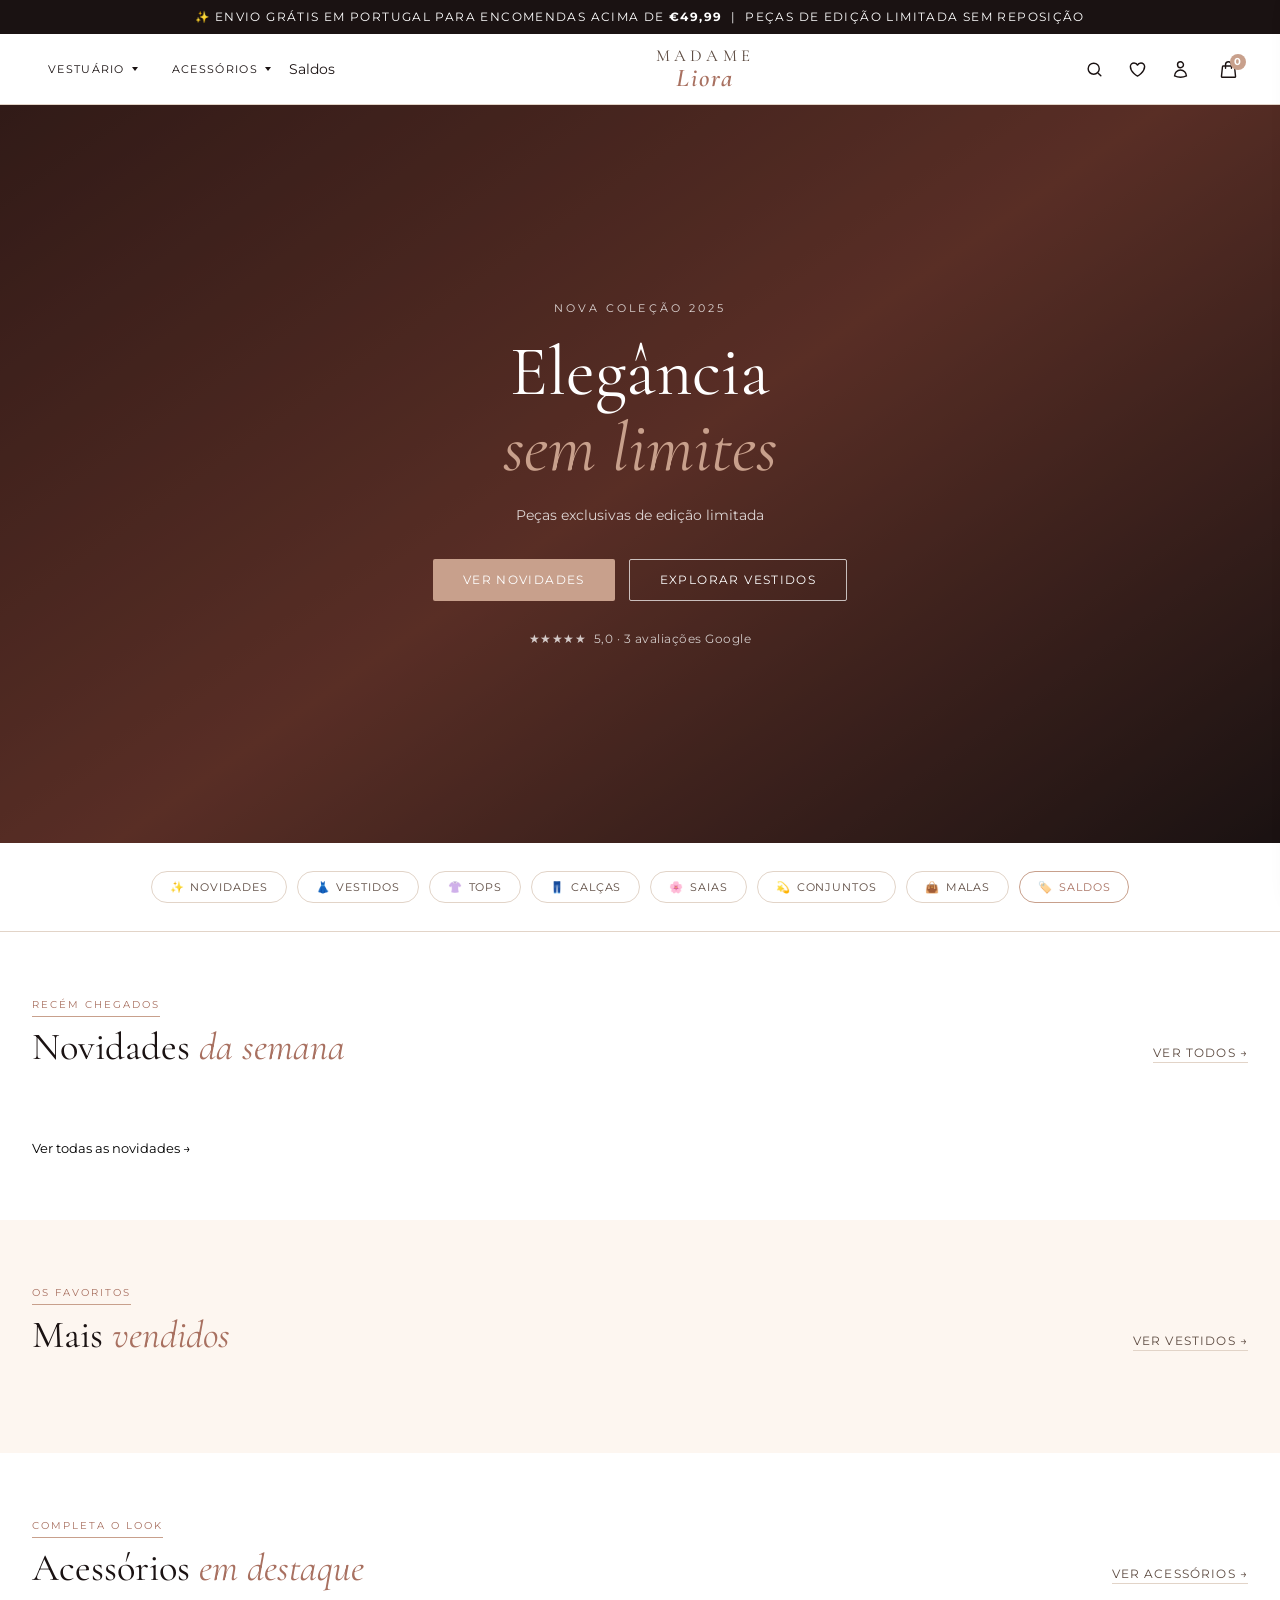
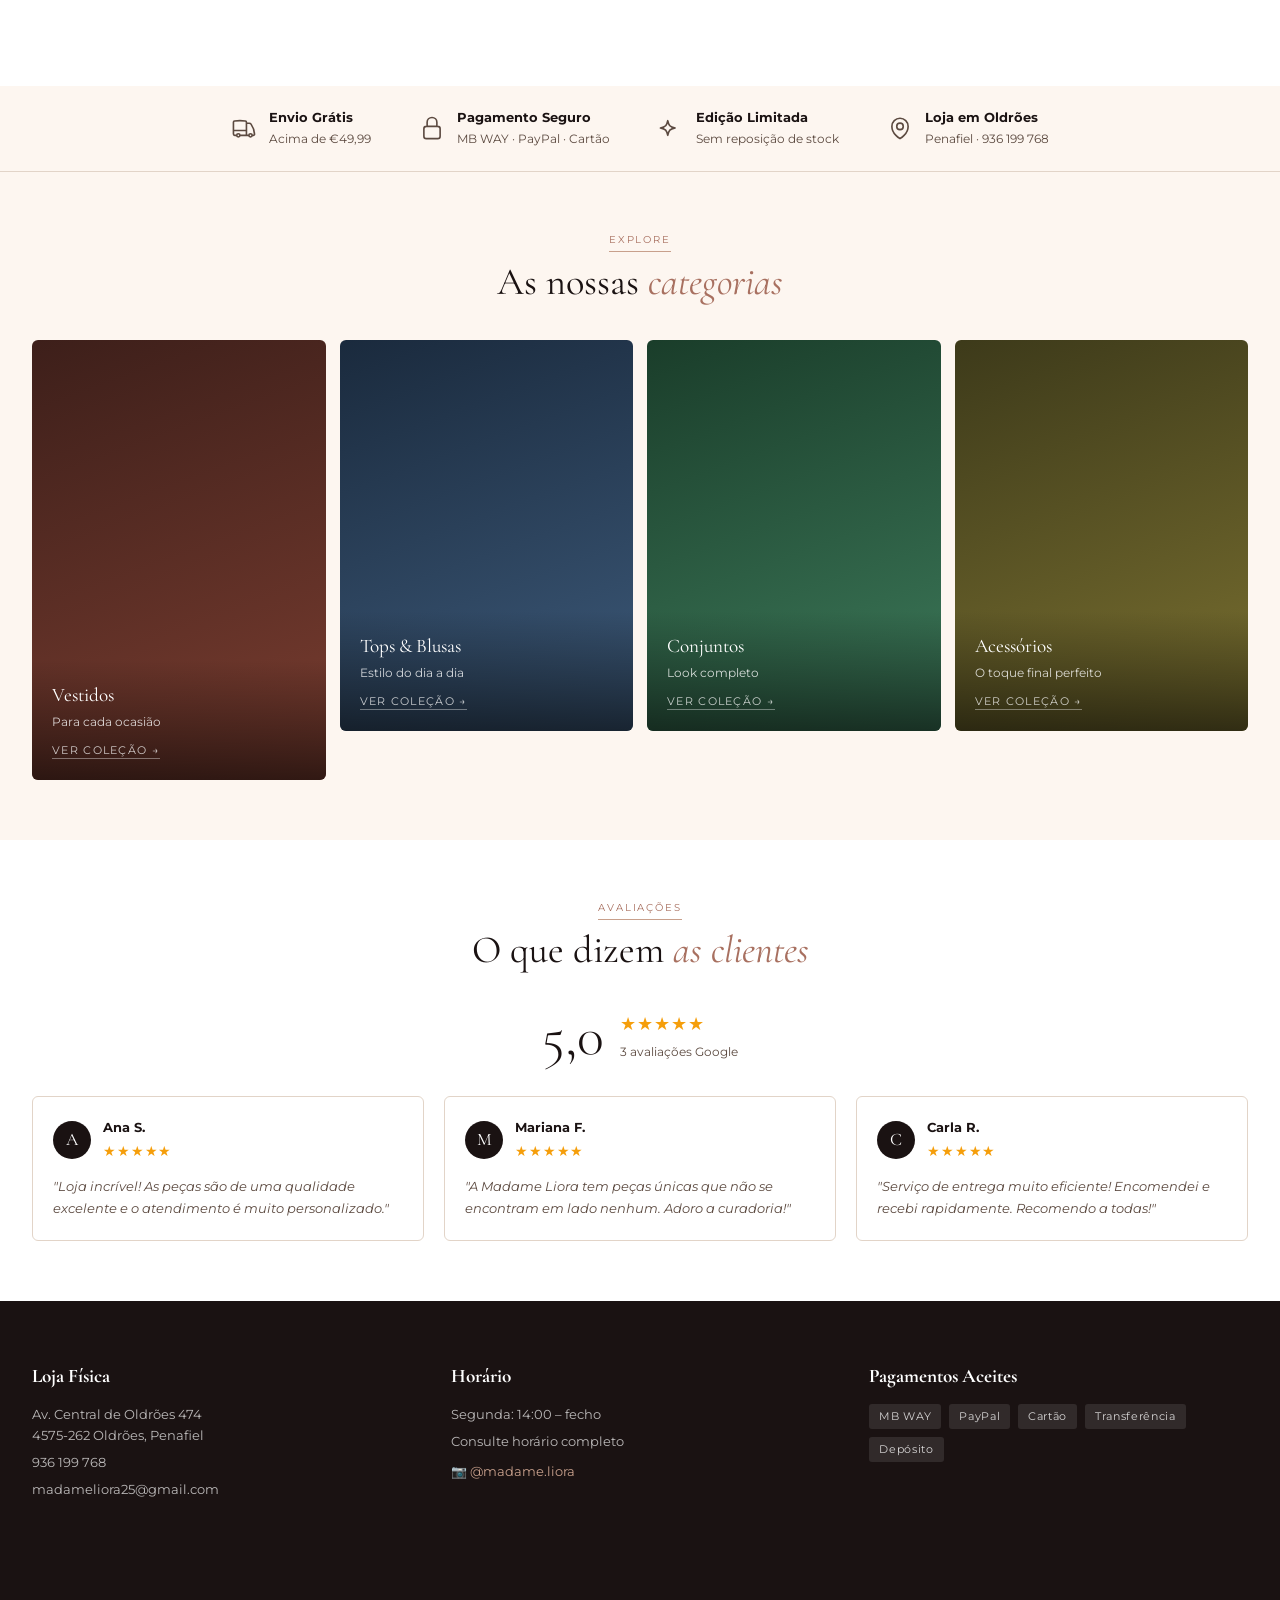
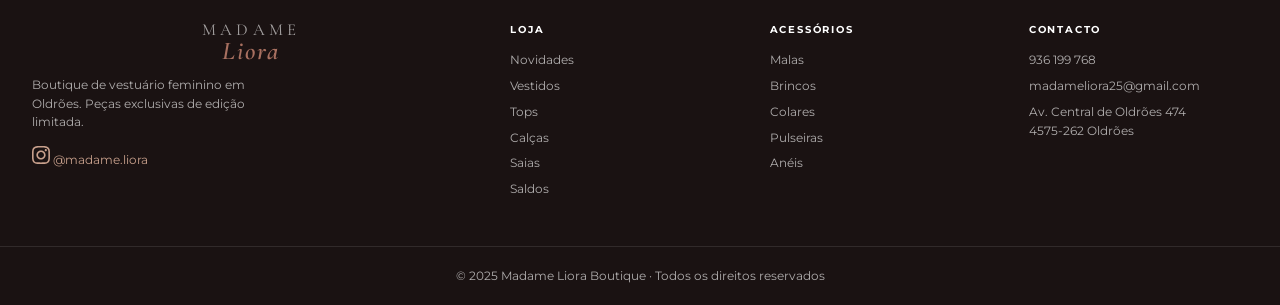
==== commit df96407b: "Fix dropdown with pure JS events + add best-sellers and accessories sections on home" ====
--- a/index.html
+++ b/index.html
@@ -364,6 +364,31 @@
           <button class="btn-link" onclick="nav('novidades')">Ver todos →</button>
         </div>
         <div class="pgrid" id="homeGrid"></div>
+        <div class="view-all" style="margin-top:32px">
+          <button onclick="nav('novidades')">Ver todas as novidades →</button>
+        </div>
+      </div>
+    </section>
+
+    <!-- MAIS VENDIDOS -->
+    <section class="home-section" style="background:var(--ivory)">
+      <div class="container">
+        <div class="sec-hd">
+          <div><span class="label">Os favoritos</span><h2>Mais <em>vendidos</em></h2></div>
+          <button class="btn-link" onclick="nav('vestidos')">Ver vestidos →</button>
+        </div>
+        <div class="pgrid" id="bestGrid"></div>
+      </div>
+    </section>
+
+    <!-- ACESSÓRIOS DESTAQUE -->
+    <section class="home-section">
+      <div class="container">
+        <div class="sec-hd">
+          <div><span class="label">Completa o look</span><h2>Acessórios <em>em destaque</em></h2></div>
+          <button class="btn-link" onclick="nav('malas')">Ver acessórios →</button>
+        </div>
+        <div class="pgrid" id="acGrid"></div>
       </div>
     </section>
 
--- a/style.css
+++ b/style.css
@@ -45,7 +45,8 @@
 /* Dropdown */
 .drop{display:none;position:absolute;top:100%;left:0;background:#fff;border:1px solid var(--border);border-top:2px solid var(--rose);box-shadow:0 8px 32px var(--shadow);z-index:999;animation:dropIn .18s ease}
 @keyframes dropIn{from{opacity:0;transform:translateY(-6px)}to{opacity:1;transform:none}}
-.nav-item:hover .drop,.nav-item.drop-open .drop{display:flex}
+/* dropdown controlado por JS — ver initDropdowns() */
+.nav-item.drop-open .drop{display:flex!important}
 .drop__col{min-width:155px;padding:12px 0;border-right:1px solid var(--border)}
 .drop__col:last-child{border-right:none}
 .drop__heading{font-size:.6rem;letter-spacing:.16em;text-transform:uppercase;color:var(--mid);padding:6px 18px 8px}
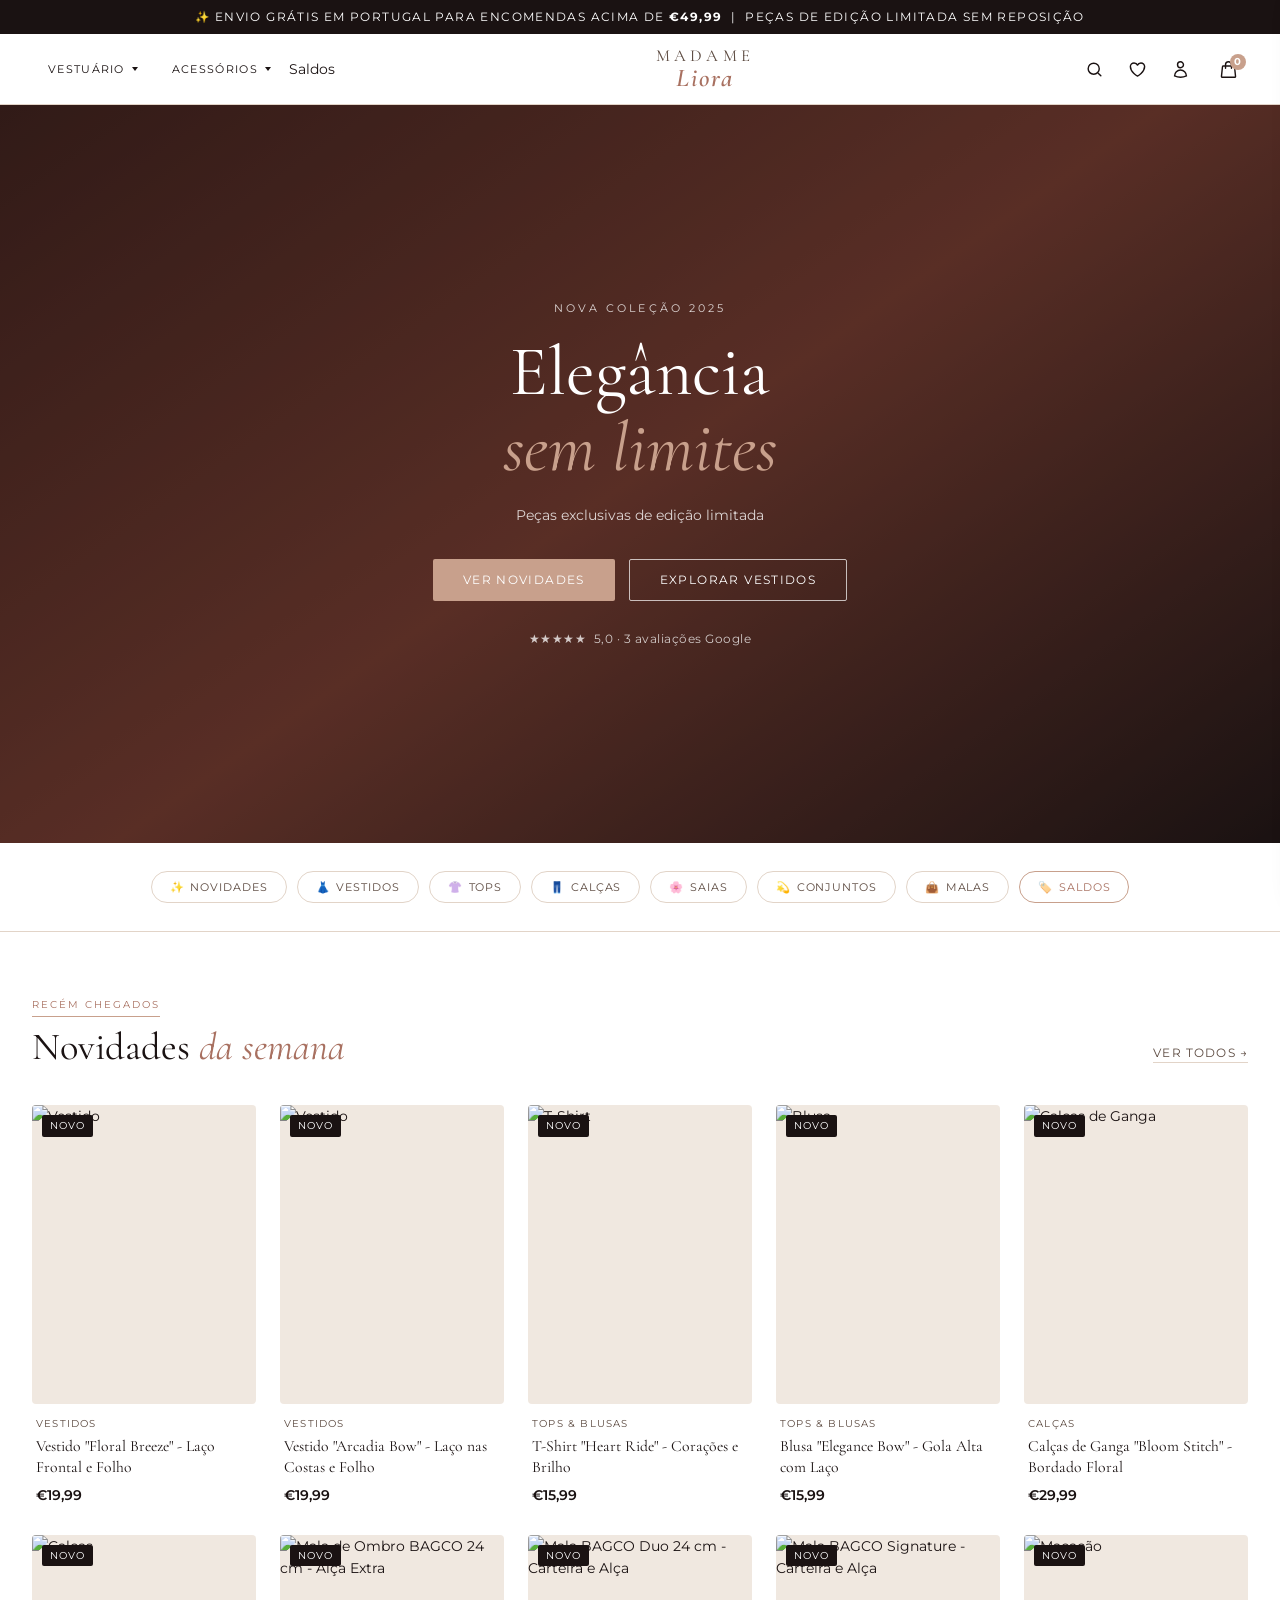
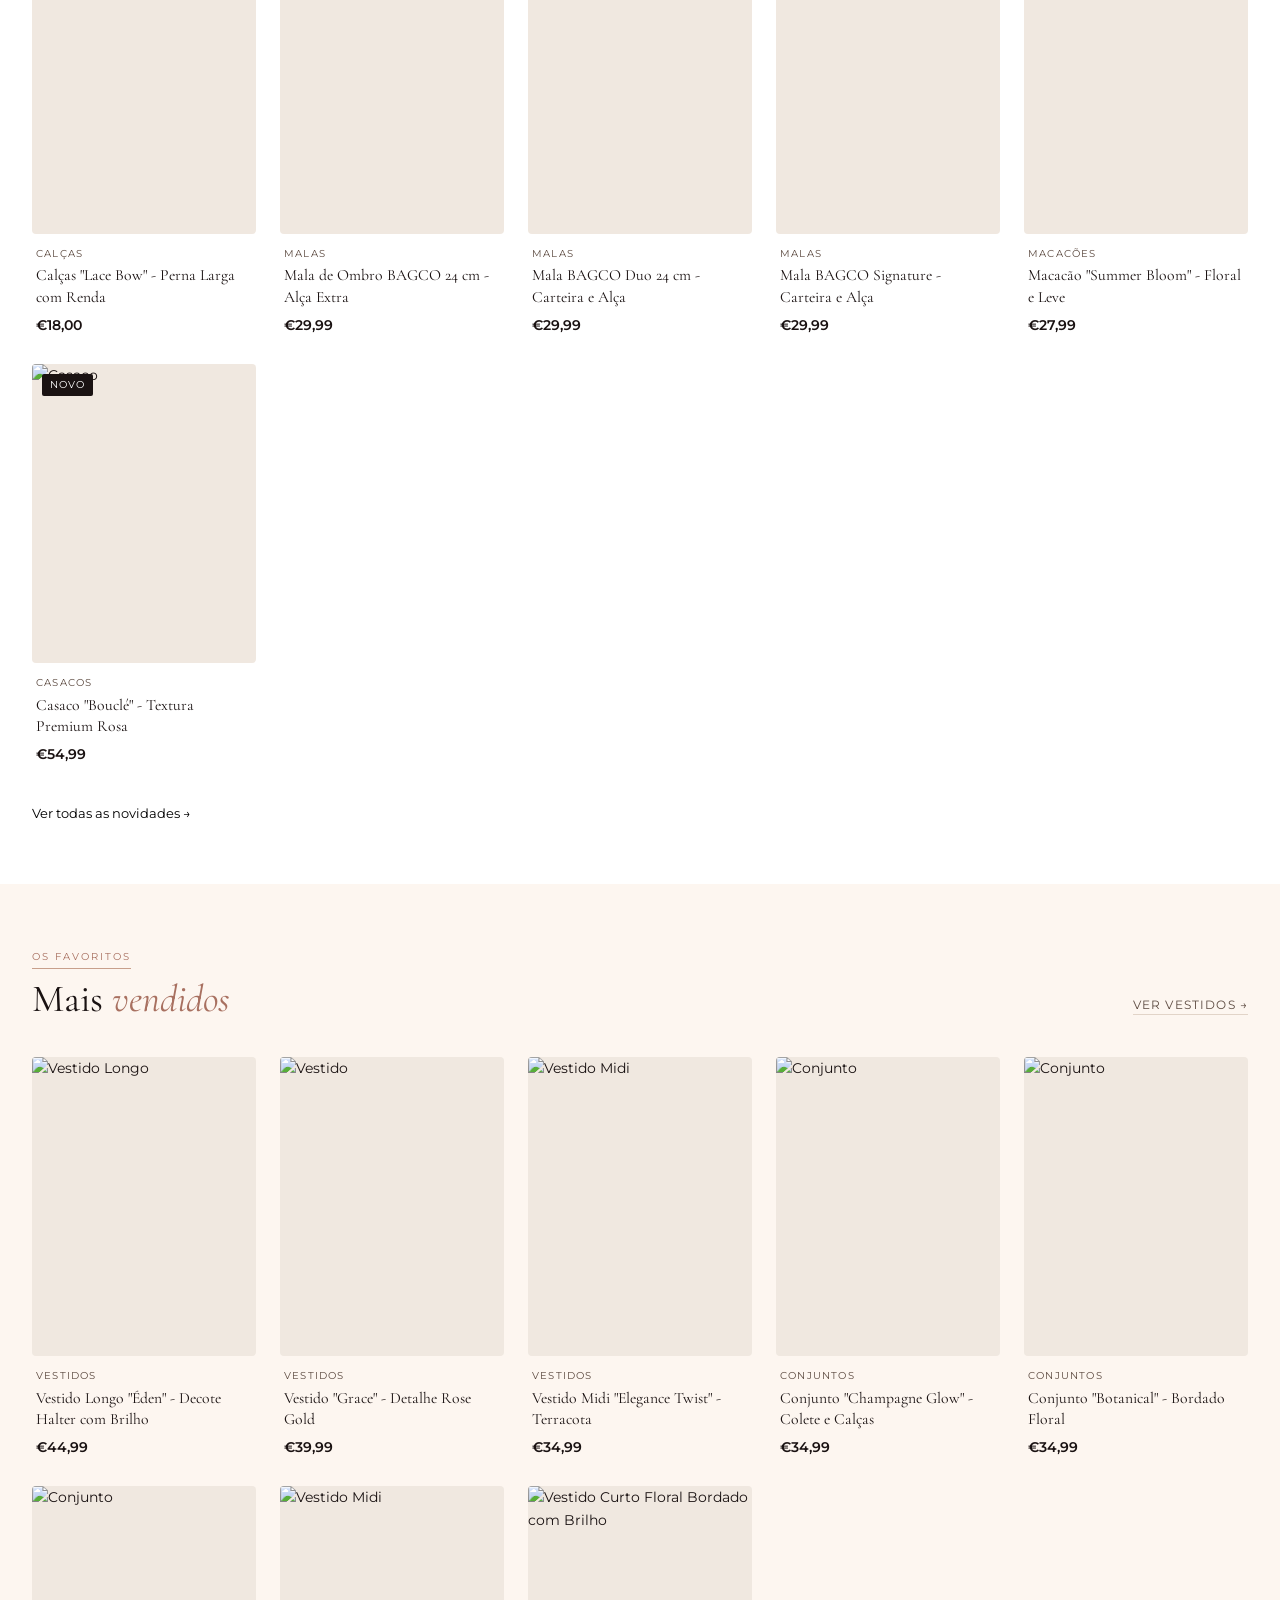
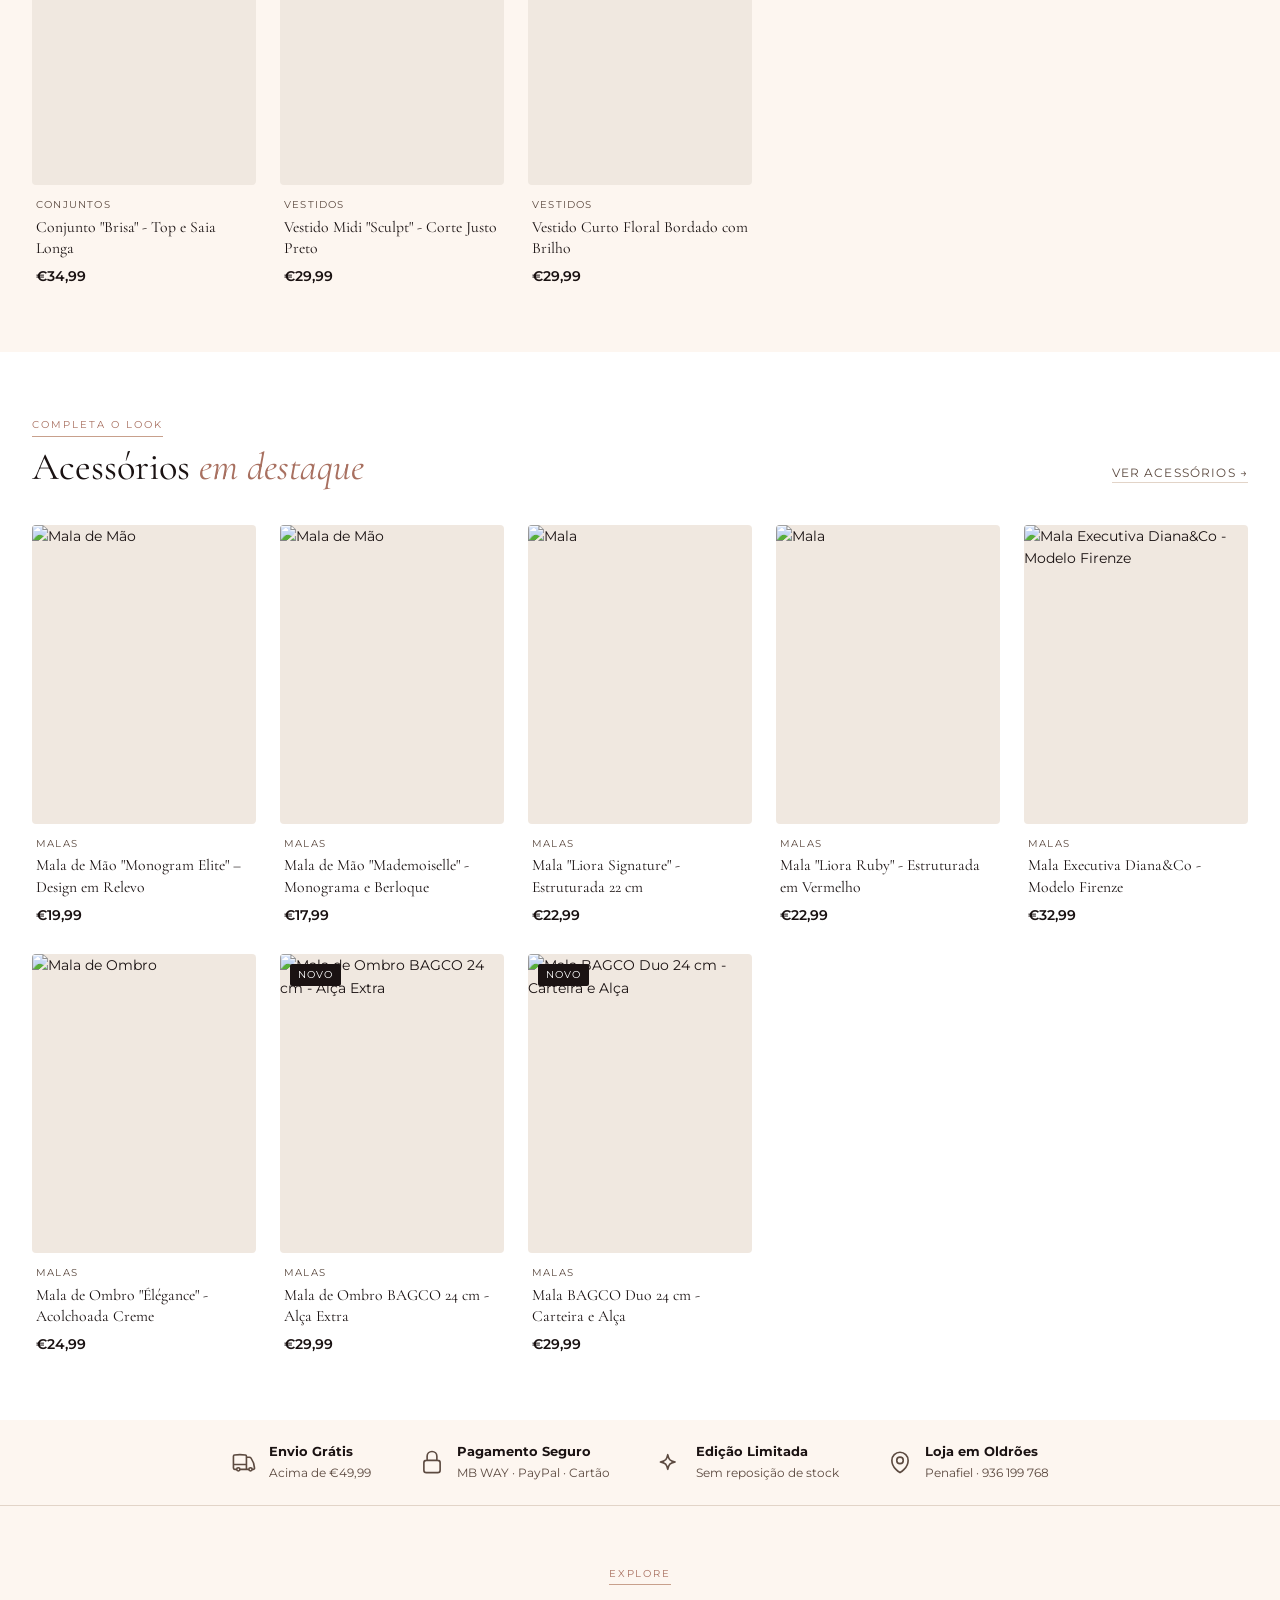
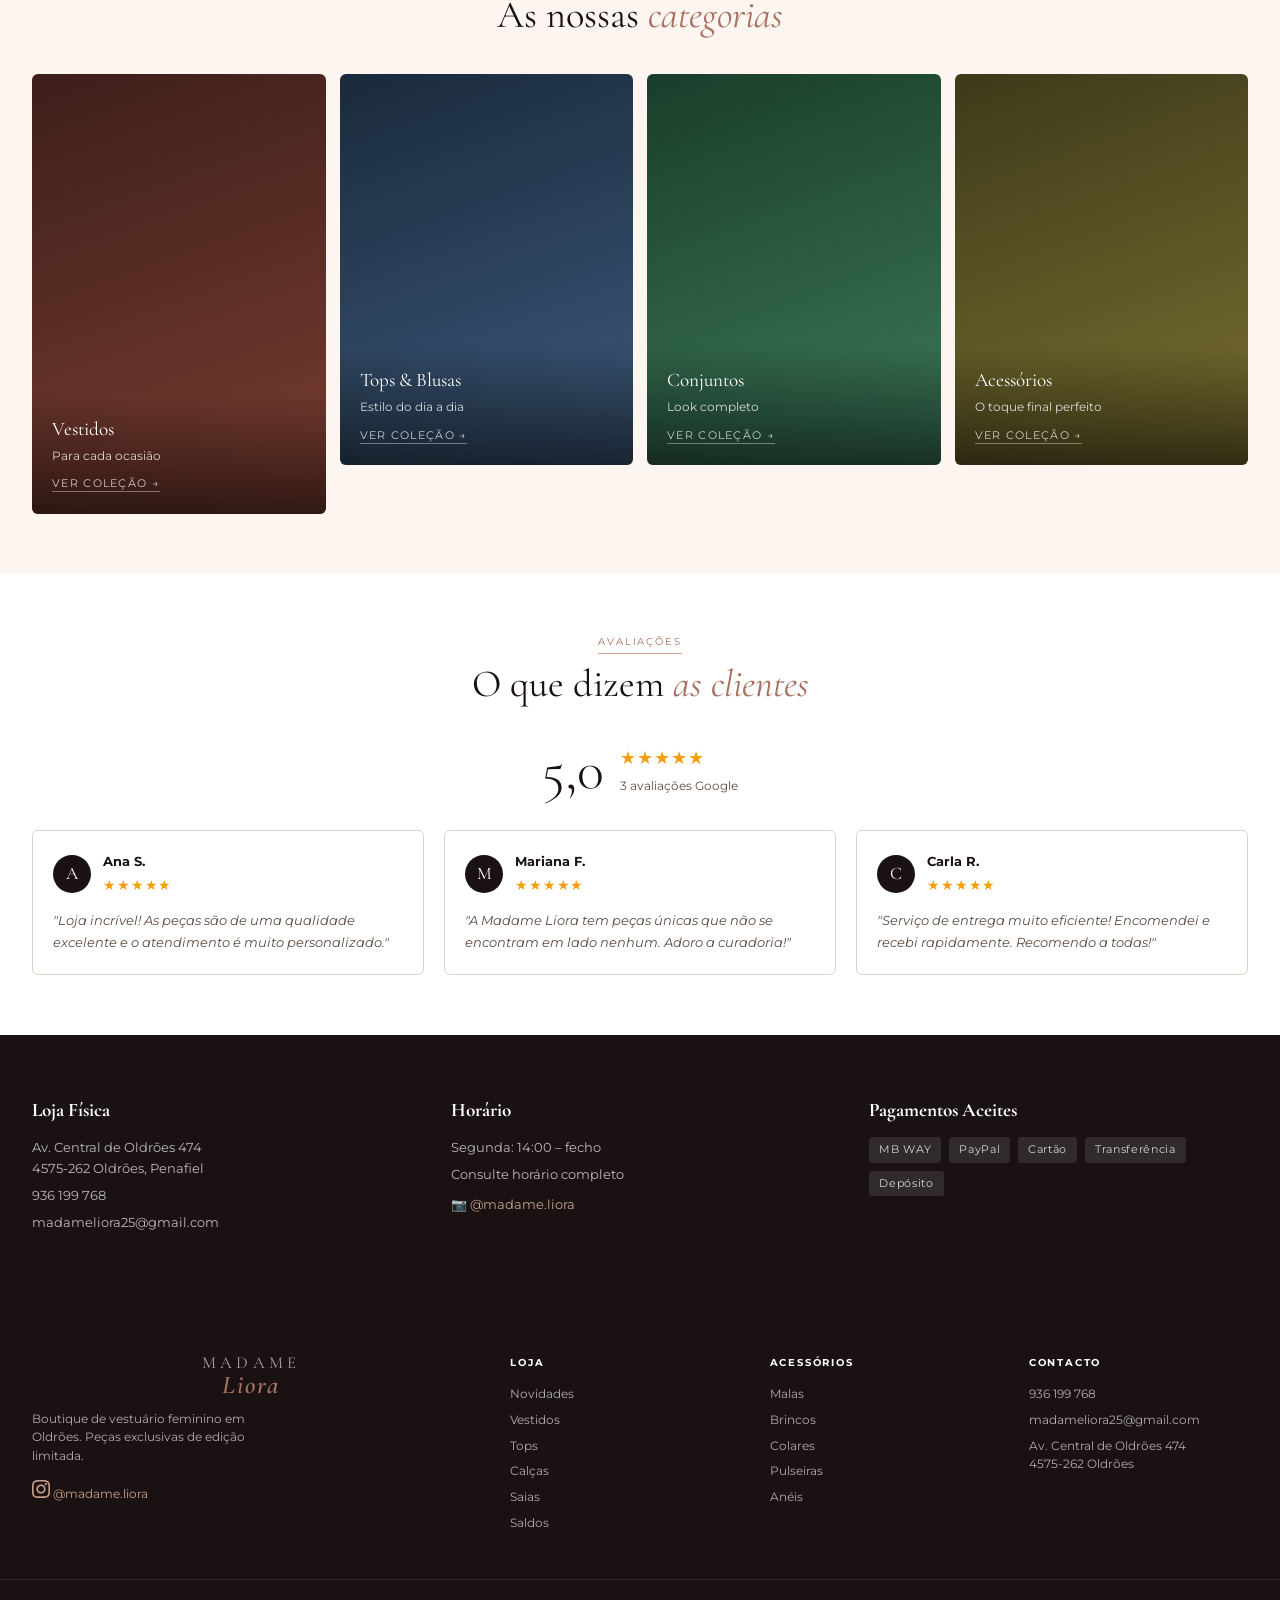
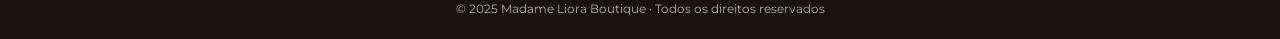
==== commit 8559c13c: "Fix products.js syntax (missing closing bracket) + fix dropdown init timing + add more home sections" ====
--- a/index.html
+++ b/index.html
@@ -23,7 +23,7 @@
     <!-- NAV LEFT -->
     <nav class="nav-main">
       <div class="nav-item has-drop" id="dropVest">
-        <span onclick="toggleDrop('dropVest')">Vestuário <svg width="10" height="10" viewBox="0 0 10 10" fill="currentColor"><path d="M2 3l3 4 3-4"/></svg></span>
+        <span>Vestuário <svg width="10" height="10" viewBox="0 0 10 10" fill="currentColor"><path d="M2 3l3 4 3-4"/></svg></span>
         <div class="drop">
           <div class="drop__col">
             <p class="drop__heading">Roupas</p>
@@ -48,7 +48,7 @@
         </div>
       </div>
       <div class="nav-item has-drop" id="dropAcess">
-        <span onclick="toggleDrop('dropAcess')">Acessórios <svg width="10" height="10" viewBox="0 0 10 10" fill="currentColor"><path d="M2 3l3 4 3-4"/></svg></span>
+        <span>Acessórios <svg width="10" height="10" viewBox="0 0 10 10" fill="currentColor"><path d="M2 3l3 4 3-4"/></svg></span>
         <div class="drop">
           <div class="drop__col">
             <a href="javascript:void(0)" onclick="navDrop('malas')">👜 Malas</a>
--- a/style.css
+++ b/style.css
@@ -40,12 +40,13 @@
 .nav-item>span:hover,.nav-item>a:hover{color:var(--rose)}
 .nav-item.sale-link>a{color:var(--rose-d)}
 .nav-item svg{transition:transform var(--tr)}
-.nav-item:hover svg,.nav-item.drop-open svg{transform:rotate(180deg)}
+.nav-item:hover>span svg,.nav-item.drop-open>span svg{transform:rotate(180deg)}
 
 /* Dropdown */
 .drop{display:none;position:absolute;top:100%;left:0;background:#fff;border:1px solid var(--border);border-top:2px solid var(--rose);box-shadow:0 8px 32px var(--shadow);z-index:999;animation:dropIn .18s ease}
 @keyframes dropIn{from{opacity:0;transform:translateY(-6px)}to{opacity:1;transform:none}}
-/* dropdown controlado por JS — ver initDropdowns() */
+/* dropdown: hover CSS (desktop rápido) + classe JS (clique/touch) */
+.nav-item:hover .drop{display:flex}
 .nav-item.drop-open .drop{display:flex!important}
 .drop__col{min-width:155px;padding:12px 0;border-right:1px solid var(--border)}
 .drop__col:last-child{border-right:none}
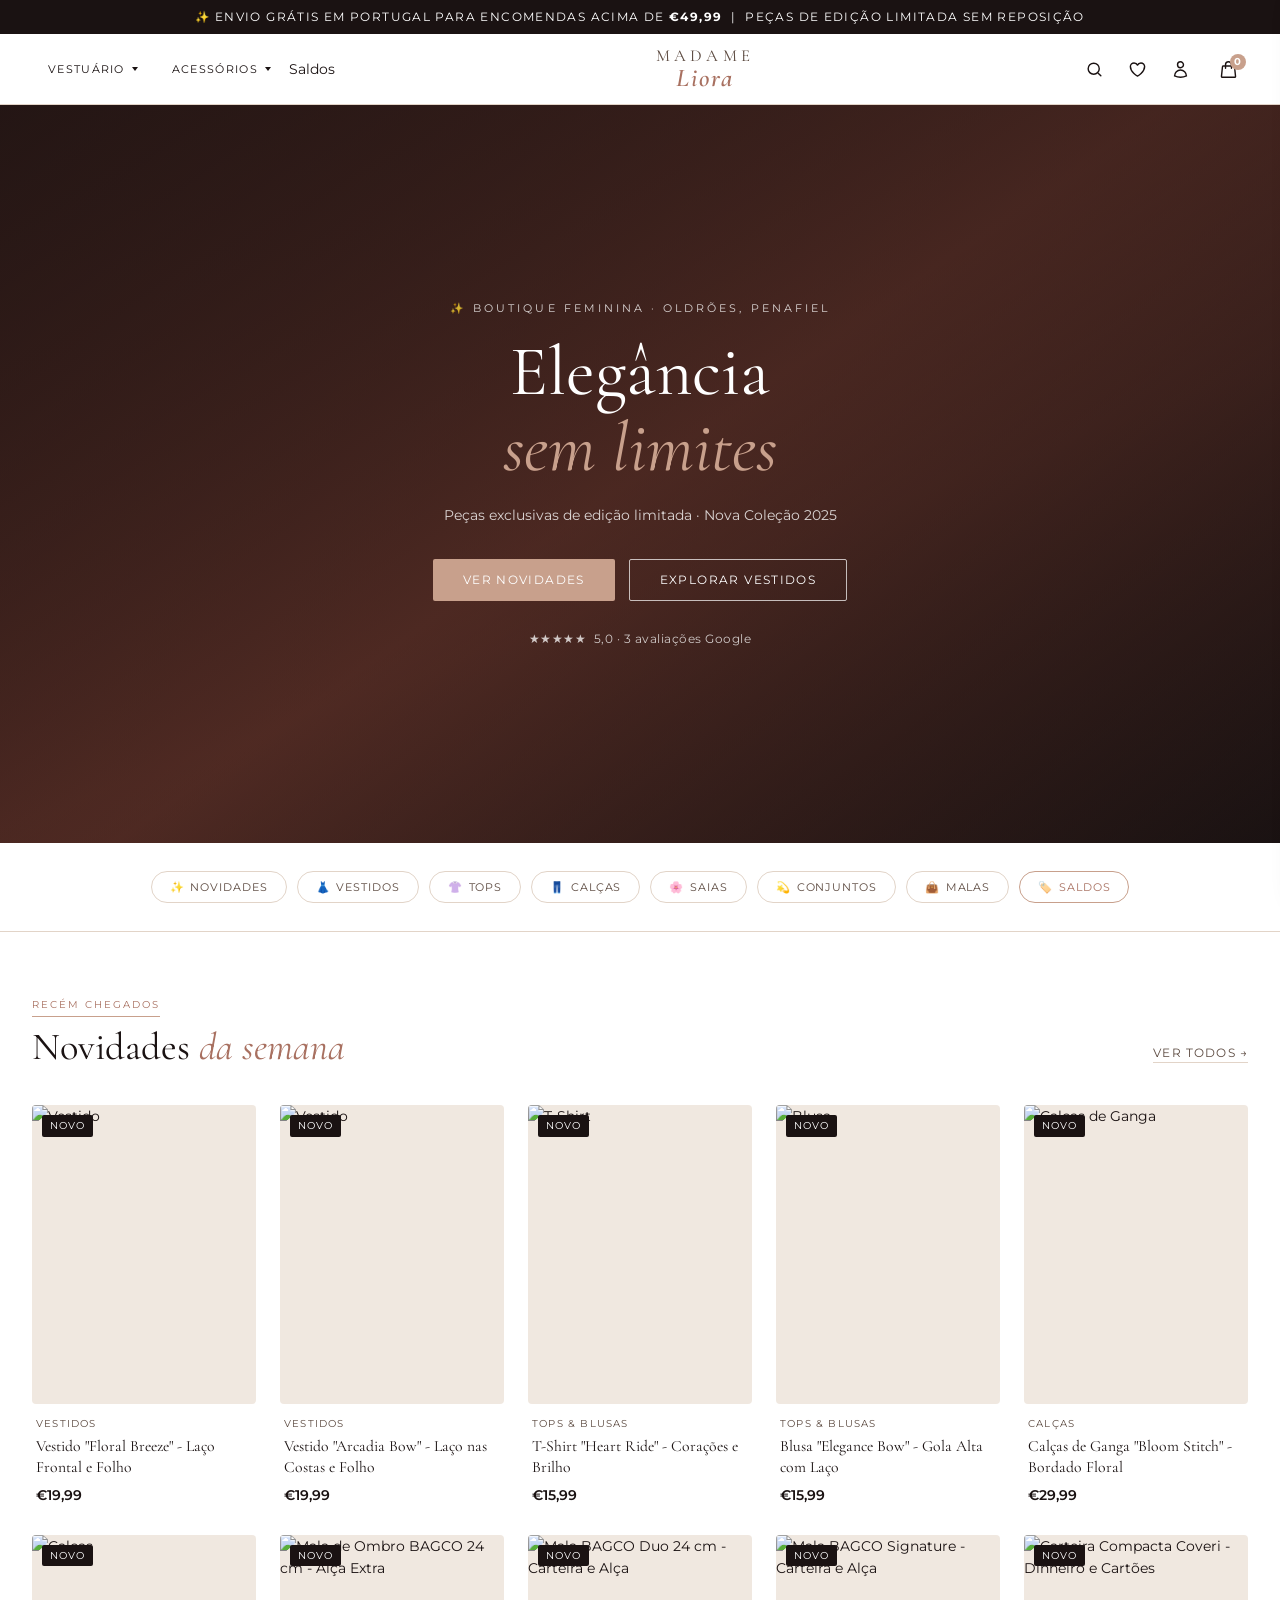
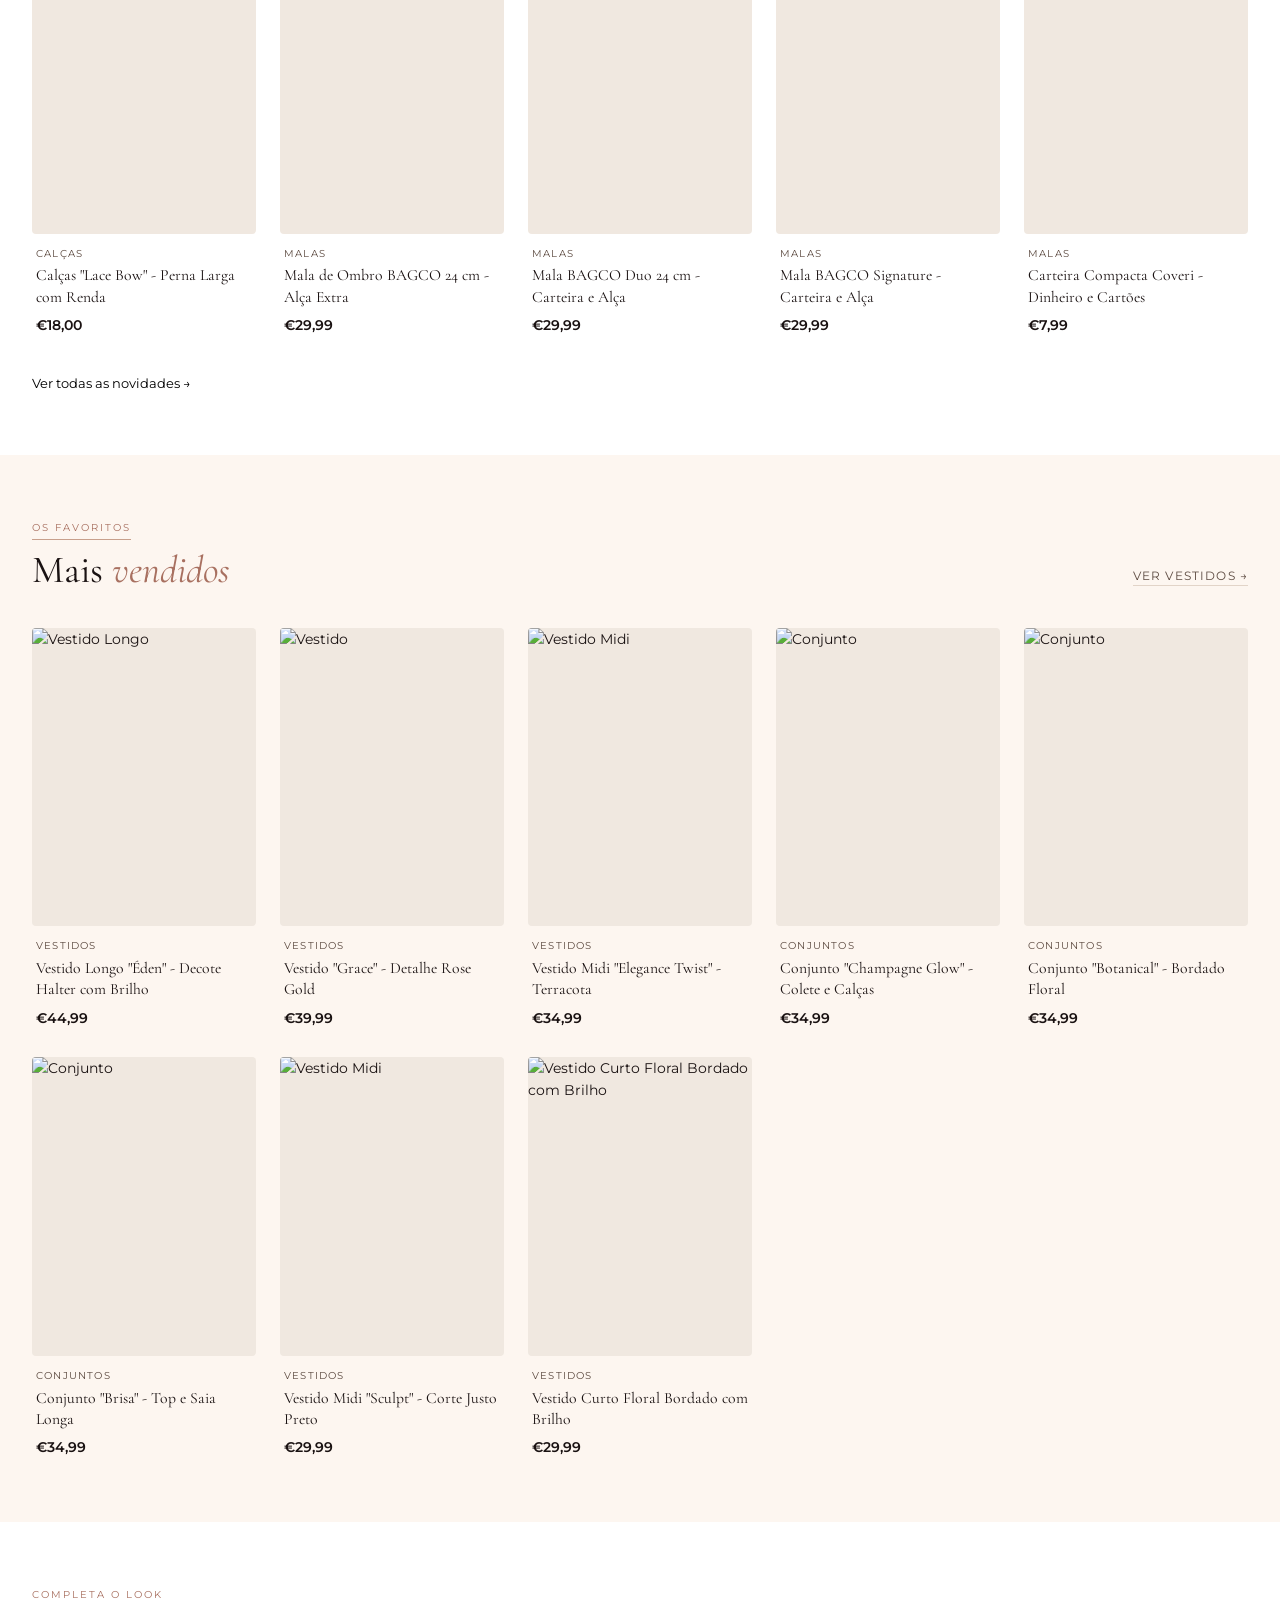
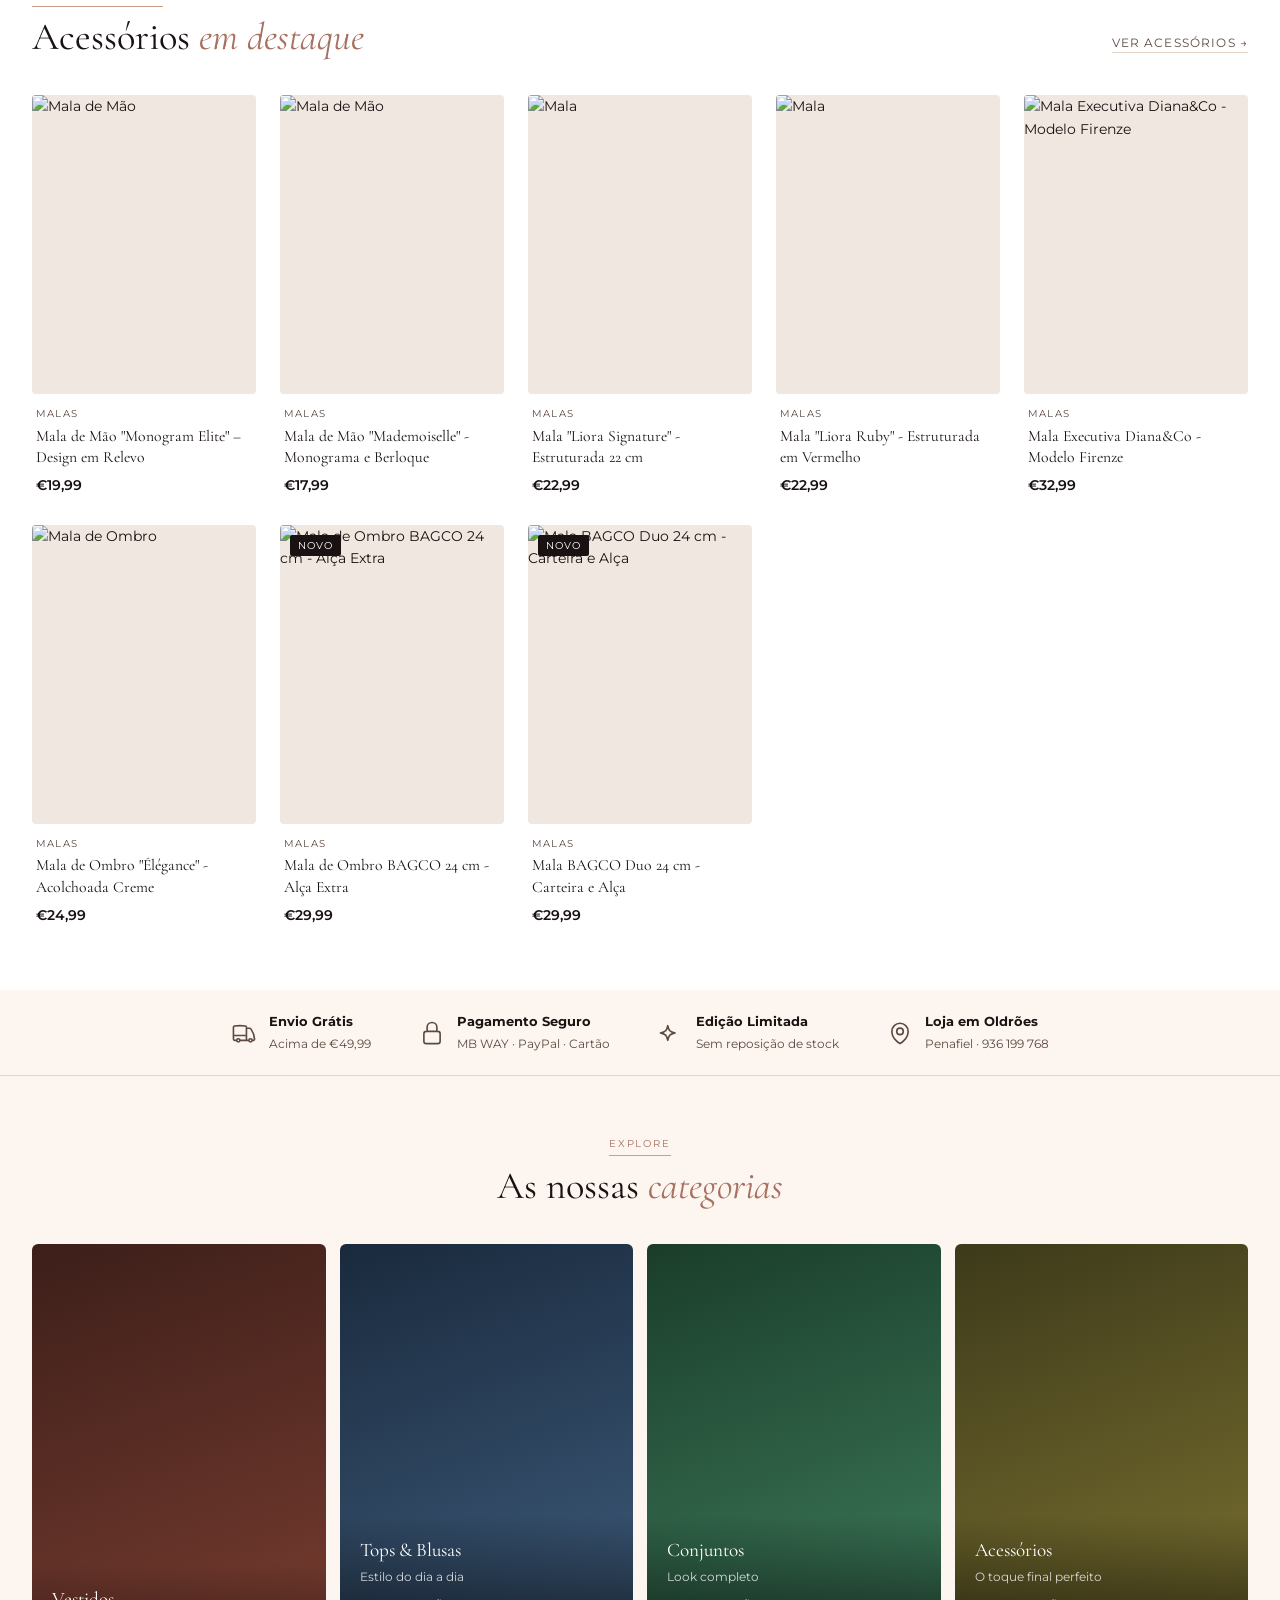
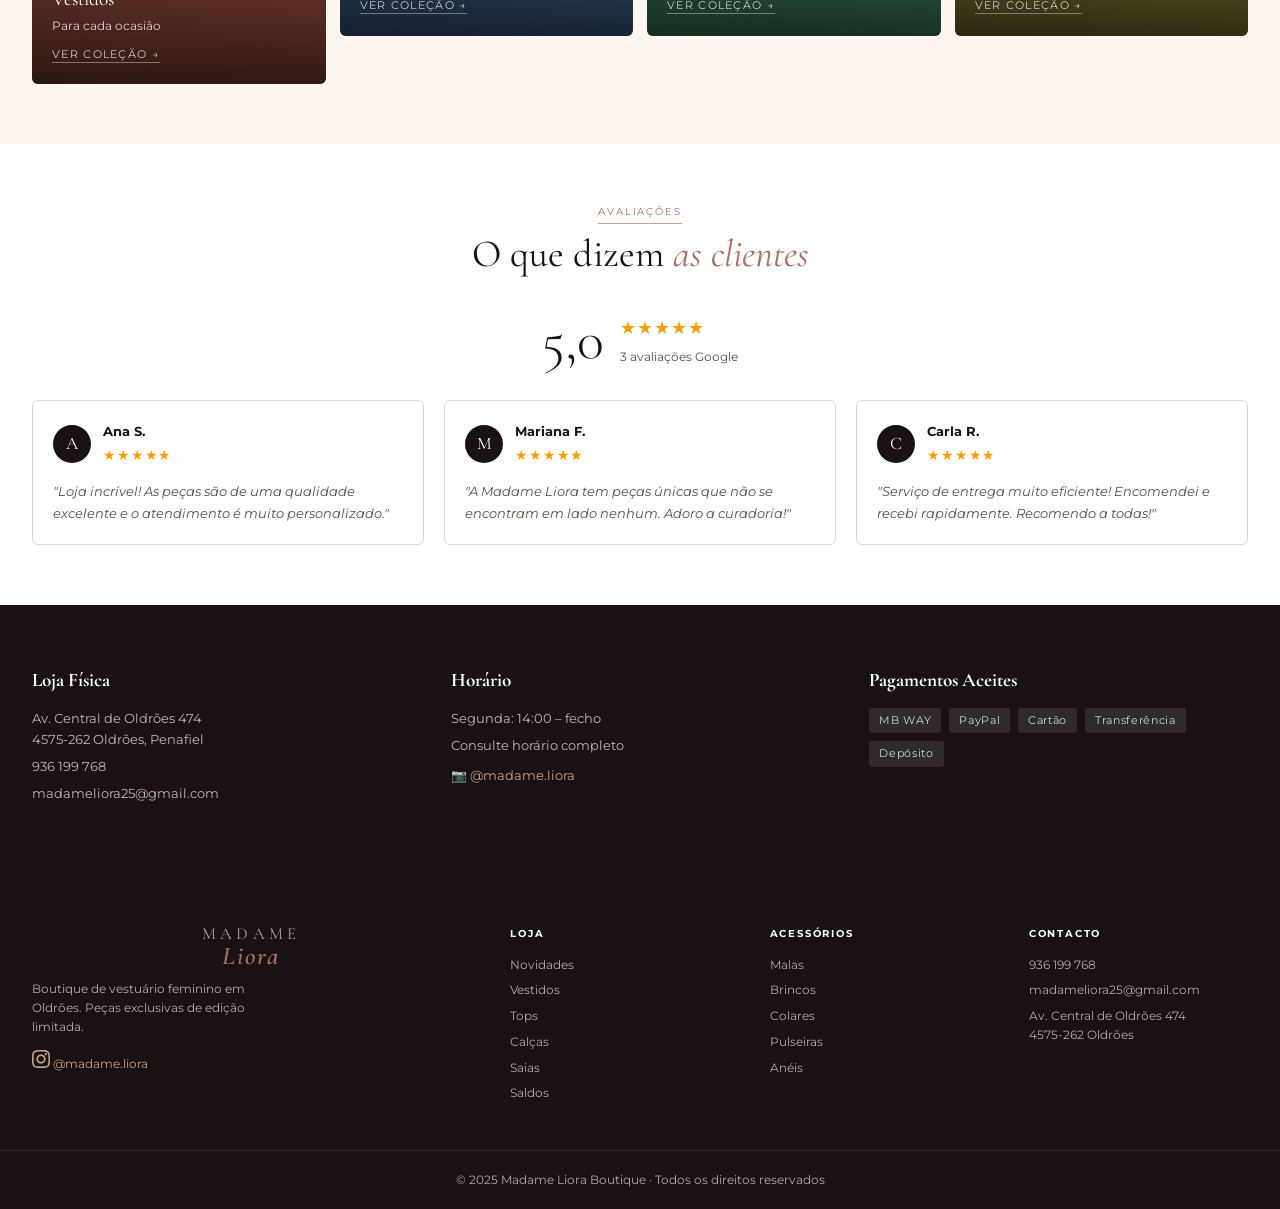
==== commit 4f69bba5: "Replace all products with 100% real data from madameliora.pt (69 products with correct images)" ====
--- a/index.html
+++ b/index.html
@@ -327,11 +327,17 @@
   <!-- HOME -->
   <div id="homePage">
     <section class="hero">
-      <div class="hero__bg"></div>
+      <div class="hero__bg">
+        <img
+          src="https://images.unsplash.com/photo-1558618666-fcd25c85cd64?w=1600&q=80&auto=format&fit=crop"
+          alt="Madame Liora Boutique — interior da loja"
+          onerror="this.style.display='none'"
+        />
+      </div>
       <div class="hero__content">
-        <p class="hero__eye">Nova Coleção 2025</p>
+        <p class="hero__eye">✨ Boutique Feminina · Oldrões, Penafiel</p>
         <h1 class="hero__h">Elegância<br/><em>sem limites</em></h1>
-        <p class="hero__sub">Peças exclusivas de edição limitada</p>
+        <p class="hero__sub">Peças exclusivas de edição limitada · Nova Coleção 2025</p>
         <div class="hero__btns">
           <button class="btn btn--rose" onclick="nav('novidades')">Ver Novidades</button>
           <button class="btn btn--ghost" onclick="nav('vestidos')">Explorar Vestidos</button>
--- a/style.css
+++ b/style.css
@@ -215,7 +215,8 @@
 /* ── HERO ──────────────────────────────────────────────── */
 .hero{position:relative;height:82vh;display:flex;align-items:center;justify-content:center;overflow:hidden}
 .hero__bg{position:absolute;inset:0;z-index:0;background:linear-gradient(145deg,#3d1f1a 0%,#7a3d30 50%,#1a1212 100%)}
-.hero__bg::after{content:'';position:absolute;inset:0;background:rgba(26,18,18,.35)}
+.hero__bg img{width:100%;height:100%;object-fit:cover;object-position:center;display:block}
+.hero__bg::after{content:'';position:absolute;inset:0;background:linear-gradient(160deg,rgba(26,18,18,.72) 0%,rgba(26,18,18,.45) 60%,rgba(26,18,18,.55) 100%)}
 .hero__content{position:relative;z-index:1;text-align:center;color:#fff;padding:0 20px}
 .hero__eye{font-size:.68rem;letter-spacing:.28em;text-transform:uppercase;opacity:.8;margin-bottom:16px}
 .hero__h{font-family:var(--ser);font-size:clamp(2.8rem,5.5vw,5rem);font-weight:400;line-height:1.08;margin-bottom:18px}
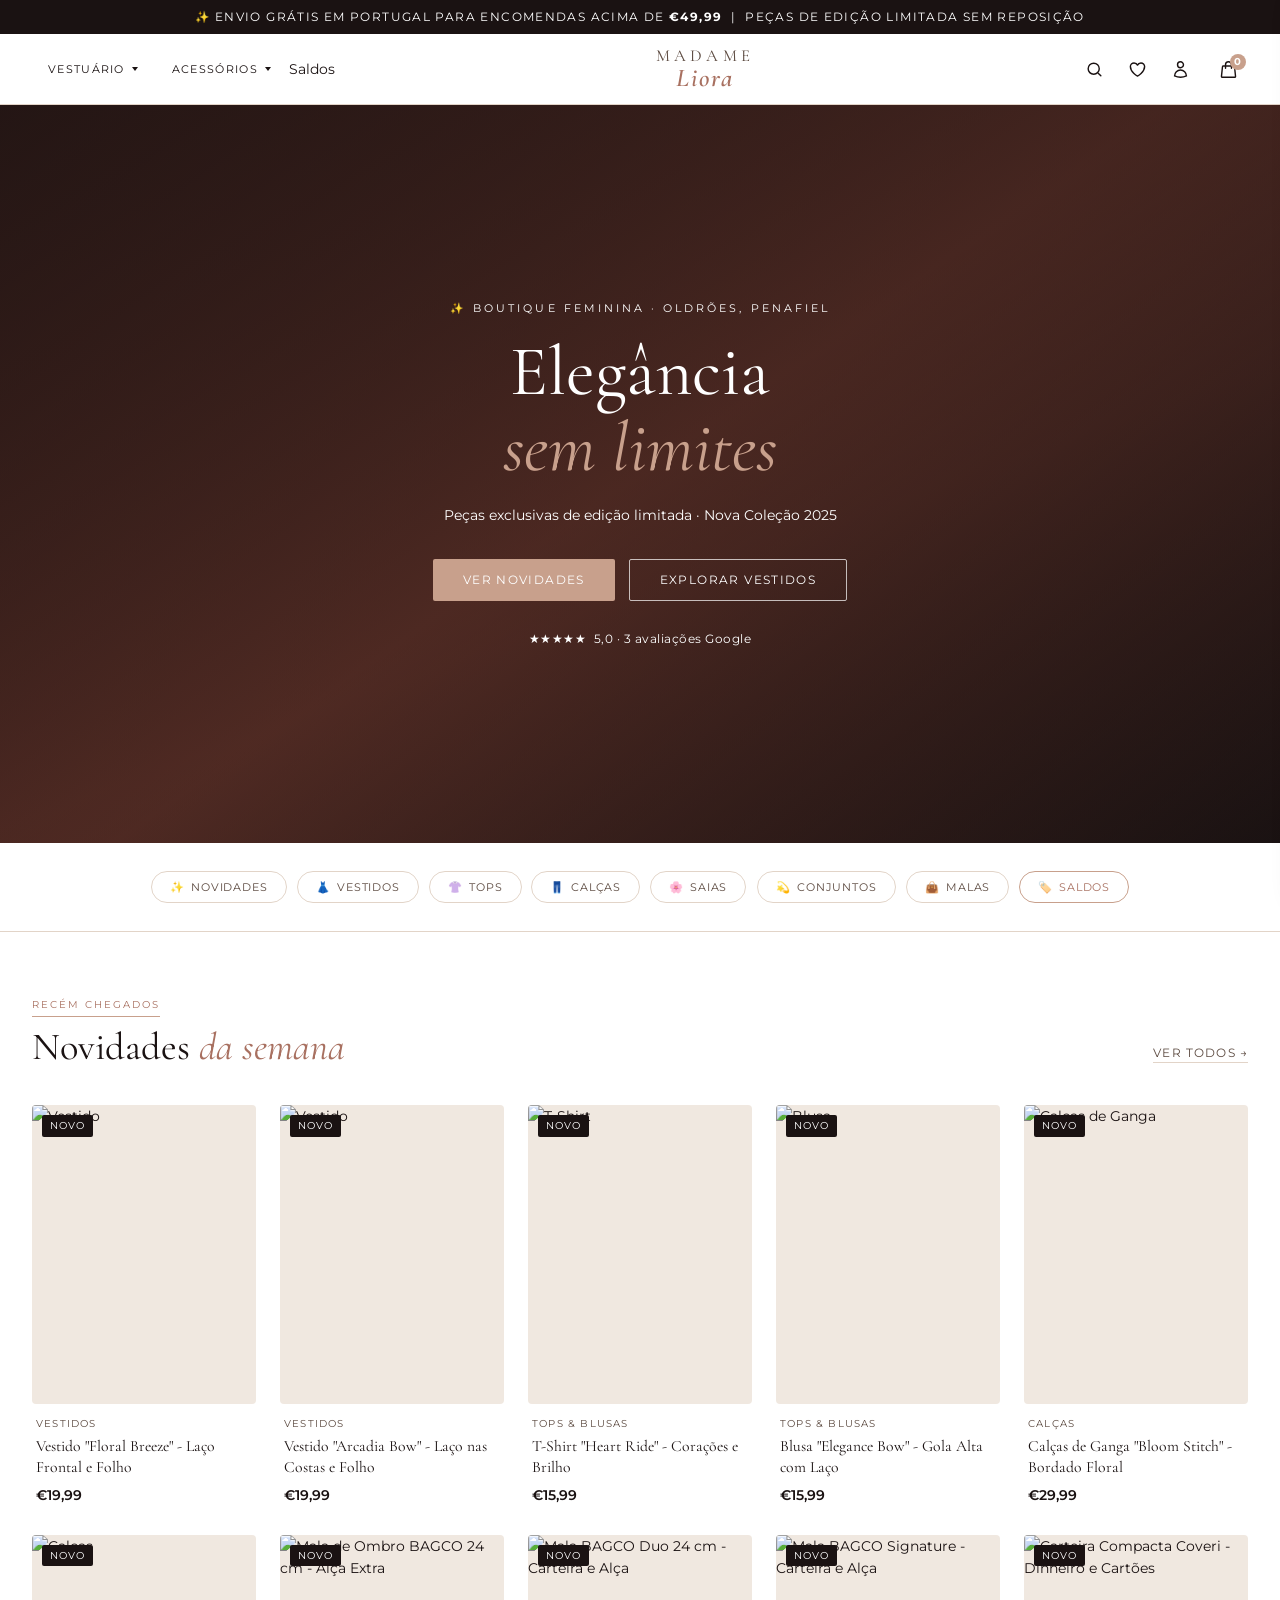
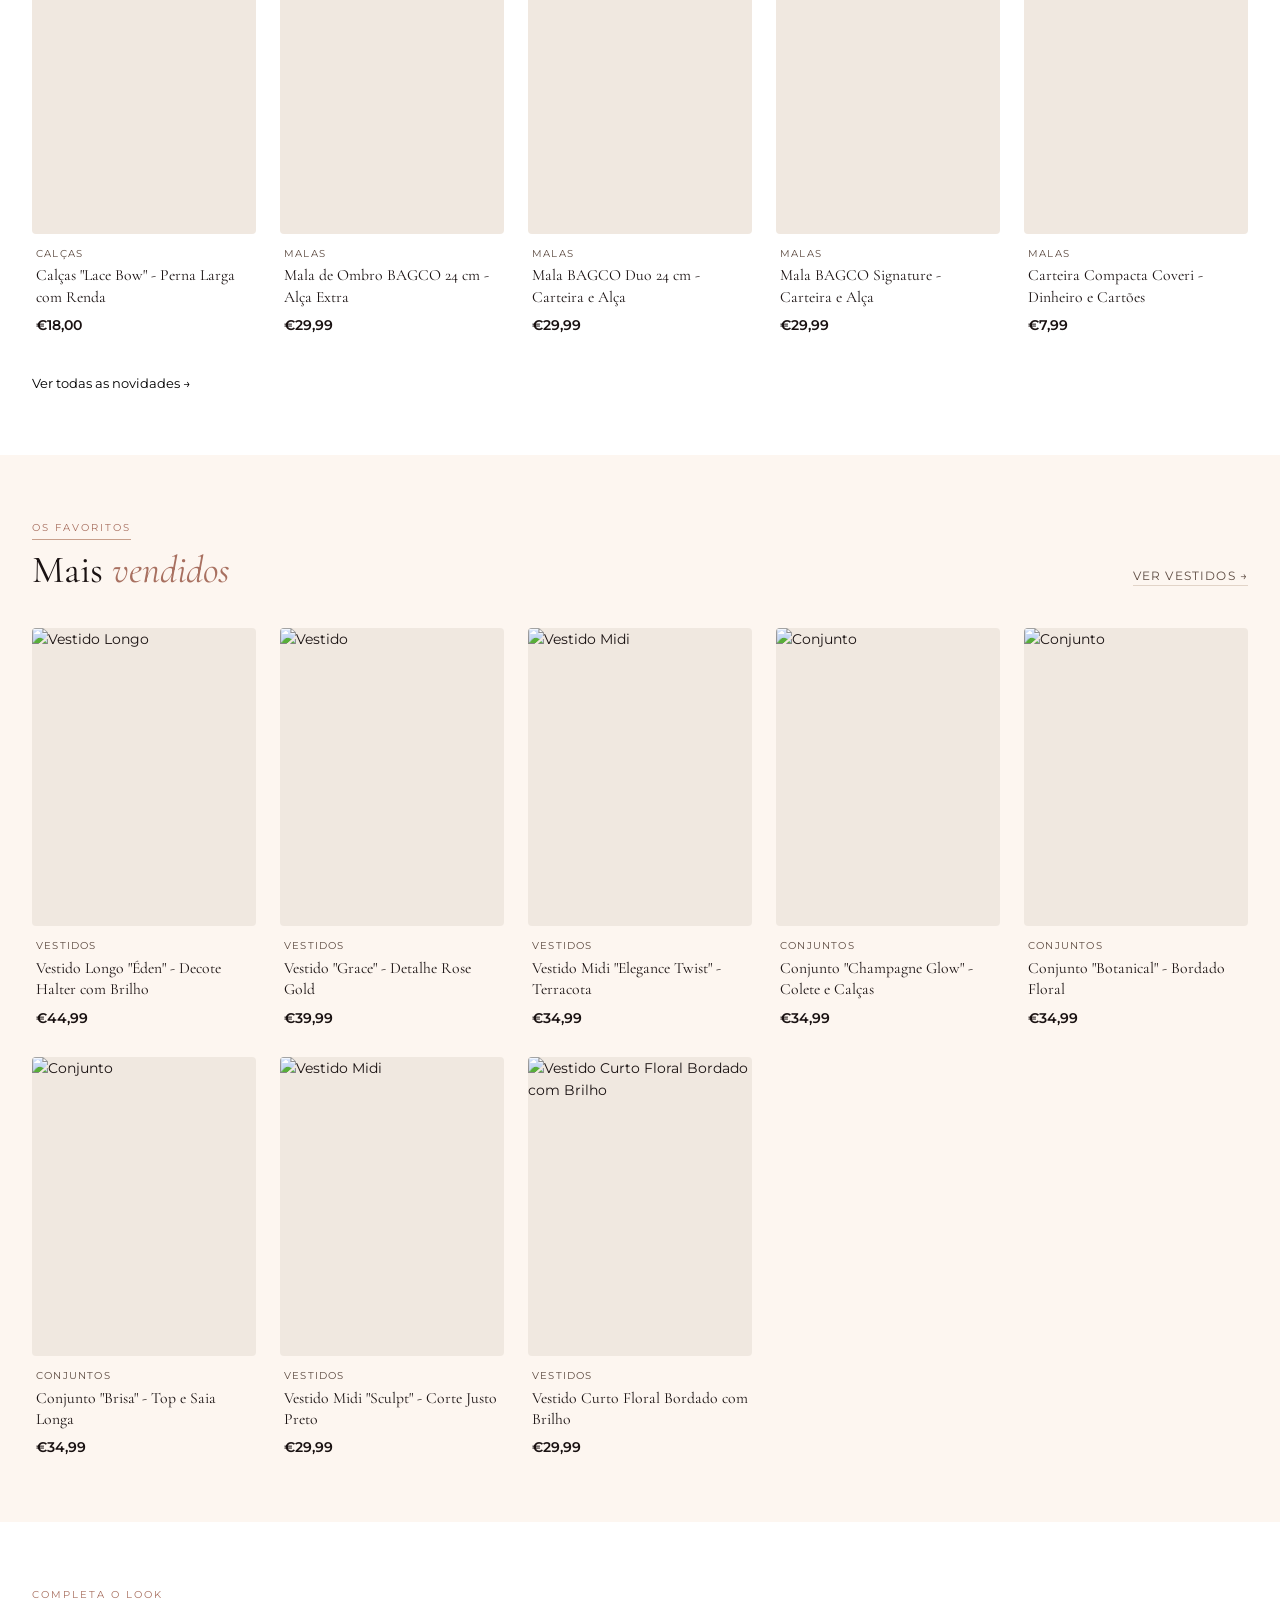
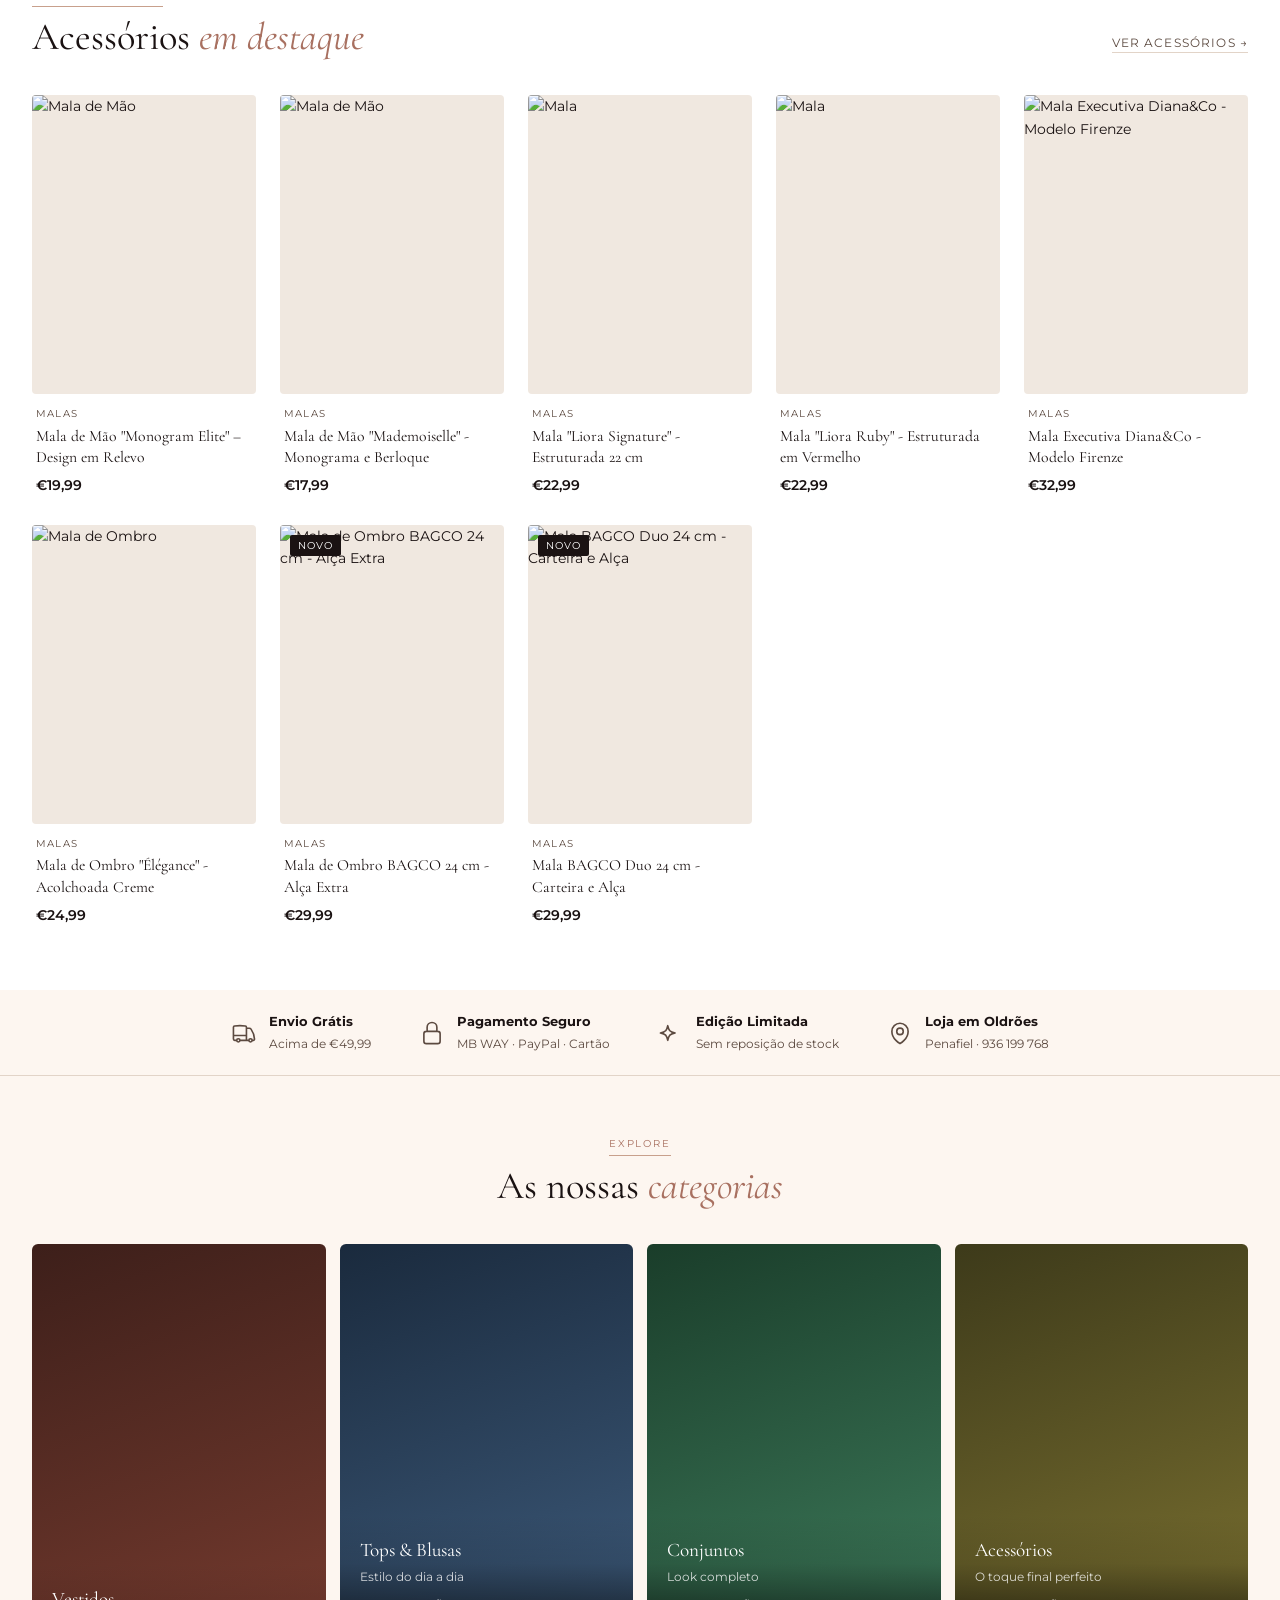
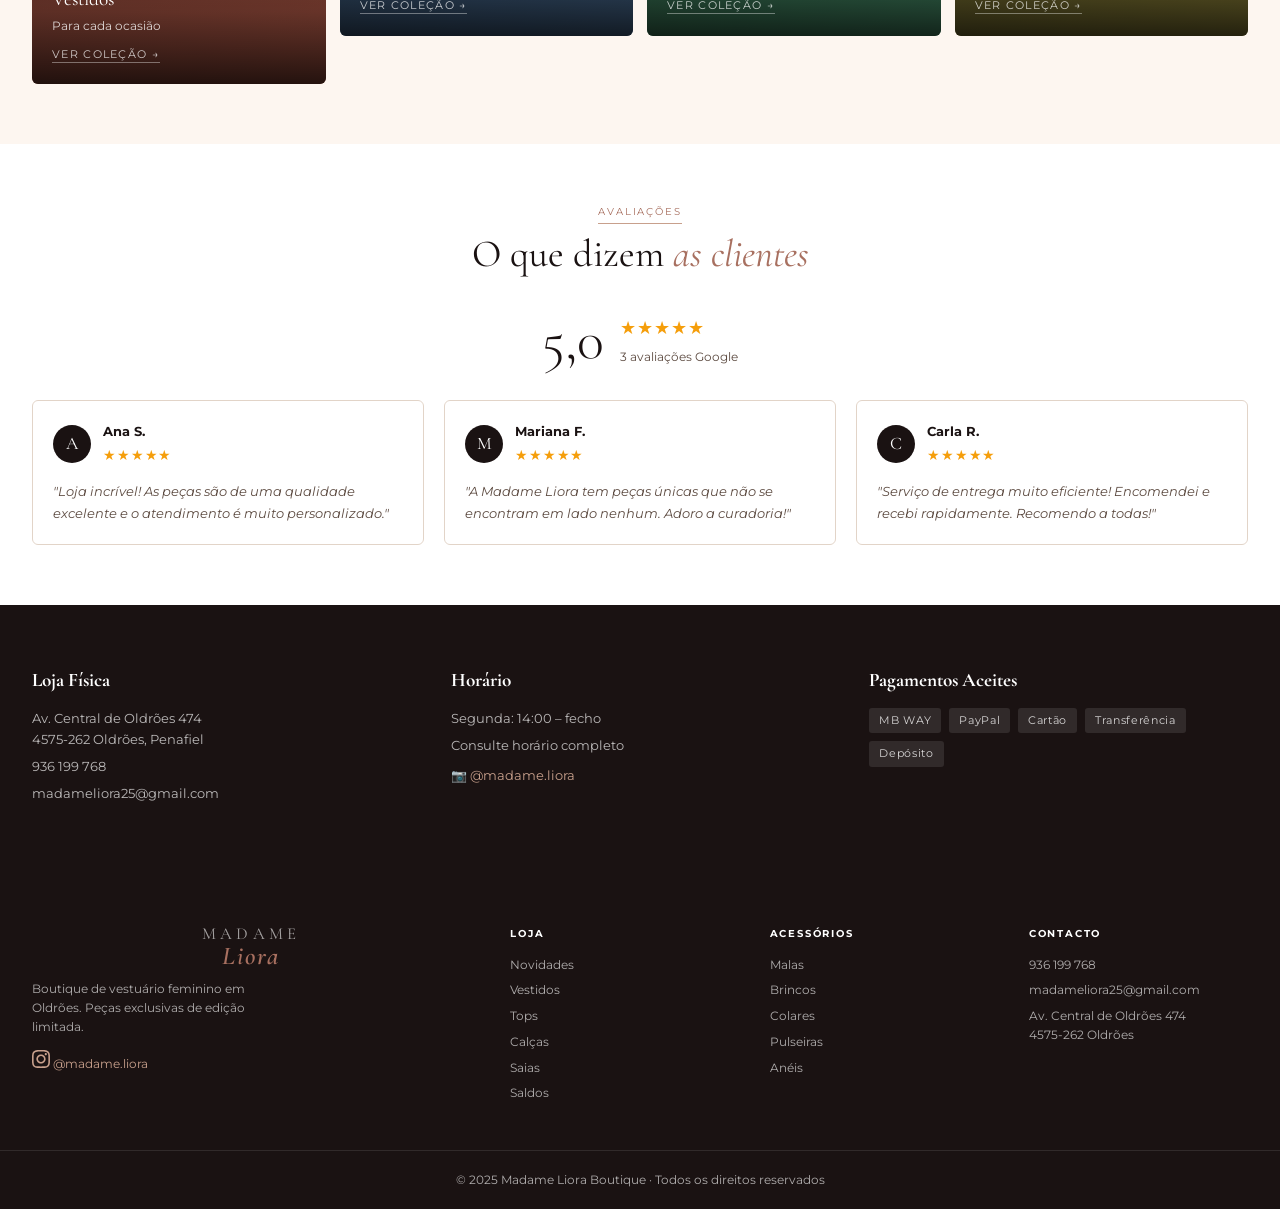
==== commit e711b5c8: "Replace hero image with Pexels free fashion photo" ====
--- a/index.html
+++ b/index.html
@@ -329,8 +329,8 @@
     <section class="hero">
       <div class="hero__bg">
         <img
-          src="https://images.unsplash.com/photo-1558618666-fcd25c85cd64?w=1600&q=80&auto=format&fit=crop"
-          alt="Madame Liora Boutique — interior da loja"
+          src="https://images.pexels.com/photos/1536619/pexels-photo-1536619.jpeg?auto=compress&cs=tinysrgb&w=1600"
+          alt="Madame Liora Boutique — moda feminina elegante"
           onerror="this.style.display='none'"
         />
       </div>
--- a/style.css
+++ b/style.css
@@ -7,6 +7,10 @@
   --ser:'Cormorant Garamond',Georgia,serif;
   --san:'Montserrat',sans-serif;
   --tr:.22s ease;
+  /* Emil: custom easing curves */
+  --ease-out:cubic-bezier(0.23,1,0.32,1);
+  --ease-in-out:cubic-bezier(0.77,0,0.175,1);
+  --ease-drawer:cubic-bezier(0.32,0.72,0,1);
 }
 html{scroll-behavior:smooth}
 body{font-family:var(--san);background:#fff;color:var(--dark);font-size:14px;line-height:1.6;overflow-x:hidden}
@@ -43,8 +47,9 @@
 .nav-item:hover>span svg,.nav-item.drop-open>span svg{transform:rotate(180deg)}
 
 /* Dropdown */
-.drop{display:none;position:absolute;top:100%;left:0;background:#fff;border:1px solid var(--border);border-top:2px solid var(--rose);box-shadow:0 8px 32px var(--shadow);z-index:999;animation:dropIn .18s ease}
-@keyframes dropIn{from{opacity:0;transform:translateY(-6px)}to{opacity:1;transform:none}}
+.drop{display:none;position:absolute;top:100%;left:0;background:#fff;border:1px solid var(--border);border-top:2px solid var(--rose);box-shadow:0 8px 32px var(--shadow);z-index:999;animation:dropIn 180ms var(--ease-out) both}
+/* Emil: never scale(0) — start from scale(0.97) + opacity */
+@keyframes dropIn{from{opacity:0;transform:translateY(-4px) scale(0.98)}to{opacity:1;transform:none}}
 /* dropdown: hover CSS (desktop rápido) + classe JS (clique/touch) */
 .nav-item:hover .drop{display:flex}
 .nav-item.drop-open .drop{display:flex!important}
@@ -56,8 +61,10 @@
 
 /* Icons right */
 .header__icons{display:flex;align-items:center;gap:4px}
-.icon-btn{display:flex;align-items:center;gap:5px;padding:8px 10px;font-size:.68rem;letter-spacing:.08em;text-transform:uppercase;color:var(--dark);transition:color var(--tr);position:relative}
-.icon-btn:hover{color:var(--rose)}
+/* Emil: icon buttons — immediate feedback */
+.icon-btn{display:flex;align-items:center;gap:5px;padding:8px 10px;font-size:.68rem;letter-spacing:.08em;text-transform:uppercase;color:var(--dark);transition:color 160ms var(--ease-out),transform 160ms var(--ease-out);position:relative}
+.icon-btn:active{transform:scale(0.90)}
+@media(hover:hover)and(pointer:fine){.icon-btn:hover{color:var(--rose)}}
 .user-name{font-size:.68rem;max-width:70px;overflow:hidden;text-overflow:ellipsis;white-space:nowrap}
 .badge{position:absolute;top:2px;right:2px;background:var(--rose);color:#fff;border-radius:50%;width:16px;height:16px;font-size:.6rem;display:flex;align-items:center;justify-content:center;font-weight:700}
 .burger{display:none;flex-direction:column;gap:5px;width:26px;padding:4px 0;margin-left:8px}
@@ -73,7 +80,7 @@
 /* ── MOBILE MENU ───────────────────────────────────────── */
 .mob-overlay{display:none;position:fixed;inset:0;background:rgba(0,0,0,.45);z-index:1000}
 .mob-overlay.open{display:block}
-.mob-menu{position:fixed;top:0;left:-290px;width:270px;height:100%;background:#fff;z-index:1001;overflow-y:auto;transition:left .28s ease;padding:0 0 30px}
+.mob-menu{position:fixed;top:0;left:-290px;width:270px;height:100%;background:#fff;z-index:1001;overflow-y:auto;transition:left 300ms var(--ease-drawer);padding:0 0 30px}
 .mob-menu.open{left:0}
 .mob-close{display:block;width:100%;text-align:right;padding:16px 18px;font-size:1.3rem;color:var(--mid)}
 .mob-menu details{border-bottom:1px solid var(--border)}
@@ -91,7 +98,8 @@
 .overlay.open{display:block}
 
 /* ── CART SIDEBAR ──────────────────────────────────────── */
-.cart-side{position:fixed;top:0;right:-420px;bottom:0;width:400px;background:#fff;z-index:1101;display:flex;flex-direction:column;transition:right .3s ease;box-shadow:-4px 0 24px var(--shadow)}
+/* Emil: drawer uses iOS-like cubic-bezier */
+.cart-side{position:fixed;top:0;right:-420px;bottom:0;width:400px;background:#fff;z-index:1101;display:flex;flex-direction:column;transition:right 320ms var(--ease-drawer);box-shadow:-4px 0 24px var(--shadow)}
 .cart-side.open{right:0}
 .cart-side__hd{display:flex;align-items:center;justify-content:space-between;padding:20px 22px;border-bottom:1px solid var(--border)}
 .cart-side__hd h3{font-family:var(--ser);font-size:1.3rem;font-weight:400}
@@ -101,8 +109,9 @@
 .cart-total-row{display:flex;align-items:center;justify-content:space-between;padding:5px 0;font-size:.82rem;color:var(--mid)}
 .cart-grand{font-size:1rem;font-weight:700;color:var(--dark);border-top:1px solid var(--border);padding-top:10px;margin-top:6px}
 .cart-ship{font-size:.78rem}
-.btn-checkout{display:block;width:100%;background:var(--dark);color:#fff;padding:14px;text-align:center;font-size:.76rem;letter-spacing:.14em;text-transform:uppercase;border-radius:3px;margin-top:14px;transition:background var(--tr)}
-.btn-checkout:hover{background:var(--rose-d)}
+.btn-checkout{display:block;width:100%;background:var(--dark);color:#fff;padding:14px;text-align:center;font-size:.76rem;letter-spacing:.14em;text-transform:uppercase;border-radius:3px;margin-top:14px;transition:background 160ms var(--ease-out),transform 160ms var(--ease-out)}
+.btn-checkout:active{transform:scale(0.98)}
+@media(hover:hover)and(pointer:fine){.btn-checkout:hover{background:var(--rose-d)}}
 .pay-row{display:flex;gap:6px;flex-wrap:wrap;margin-top:10px;justify-content:center}
 .pay-tag{background:var(--light);padding:3px 9px;border-radius:3px;font-size:.64rem;letter-spacing:.06em;color:var(--mid)}
 
@@ -127,9 +136,10 @@
 
 /* ── MODALS ────────────────────────────────────────────── */
 .modal{display:none;position:fixed;top:50%;left:50%;transform:translate(-50%,-50%);width:420px;max-width:96vw;max-height:90vh;overflow-y:auto;background:#fff;border-radius:6px;z-index:1200;box-shadow:0 12px 48px var(--shadow)}
-.modal.open{display:block;animation:fadeUp .22s ease}
+.modal.open{display:block;animation:fadeUp 220ms var(--ease-out) both}
 .modal--wide{width:640px}
-@keyframes fadeUp{from{opacity:0;transform:translate(-50%,-46%)}to{opacity:1;transform:translate(-50%,-50%)}}
+/* Emil: scale(0.97) + opacity, not translateY that looks like it comes from nowhere */
+@keyframes fadeUp{from{opacity:0;transform:translate(-50%,-50%) scale(0.97)}to{opacity:1;transform:translate(-50%,-50%) scale(1)}}
 .modal-close{position:absolute;top:14px;right:16px;font-size:1.25rem;color:var(--mid);z-index:1}
 .modal-title{font-family:var(--ser);font-size:1.5rem;font-weight:400;padding:24px 24px 6px;color:var(--dark)}
 
@@ -145,8 +155,10 @@
 .field-toggle{position:absolute;right:10px;bottom:10px;font-size:.88rem}
 .field-error{color:#c0392b;font-size:.75rem;margin-top:8px;min-height:18px}
 .field-row{display:grid;grid-template-columns:1fr 1fr;gap:12px}
-.btn-primary-full{display:block;width:100%;background:var(--dark);color:#fff;padding:12px;font-size:.76rem;letter-spacing:.12em;text-transform:uppercase;border-radius:3px;margin-top:8px;transition:background var(--tr)}
-.btn-primary-full:hover{background:var(--rose-d)}
+/* Emil: primary button — instant feel with :active */
+.btn-primary-full{display:block;width:100%;background:var(--dark);color:#fff;padding:12px;font-size:.76rem;letter-spacing:.12em;text-transform:uppercase;border-radius:3px;margin-top:8px;transition:background 160ms var(--ease-out),transform 160ms var(--ease-out)}
+.btn-primary-full:active{transform:scale(0.98)}
+@media(hover:hover)and(pointer:fine){.btn-primary-full:hover{background:var(--rose-d)}}
 .auth-switch{text-align:center;margin-top:14px;font-size:.78rem;color:var(--mid)}
 .auth-switch a{color:var(--rose-d);cursor:pointer}
 .auth-switch a:hover{text-decoration:underline}
@@ -223,21 +235,48 @@
 .hero__h em{font-style:italic;color:var(--rose)}
 .hero__sub{font-size:.9rem;opacity:.8;margin-bottom:32px}
 .hero__btns{display:flex;gap:14px;justify-content:center;flex-wrap:wrap;margin-bottom:28px}
-.btn{padding:13px 30px;font-size:.72rem;letter-spacing:.12em;text-transform:uppercase;border-radius:2px;cursor:pointer;transition:background var(--tr),color var(--tr),border var(--tr)}
+/* Emil: buttons must feel responsive — scale(0.97) on :active */
+.btn{padding:13px 30px;font-size:.72rem;letter-spacing:.12em;text-transform:uppercase;border-radius:2px;cursor:pointer;transition:background 160ms var(--ease-out),color 160ms var(--ease-out),border 160ms var(--ease-out),transform 160ms var(--ease-out)}
+.btn:active{transform:scale(0.97)}
 .btn--rose{background:var(--rose);color:#fff}
-.btn--rose:hover{background:var(--rose-d)}
+@media(hover:hover)and(pointer:fine){.btn--rose:hover{background:var(--rose-d)}}
 .btn--ghost{border:1px solid rgba(255,255,255,.7);color:#fff}
-.btn--ghost:hover{background:rgba(255,255,255,.15)}
+@media(hover:hover)and(pointer:fine){.btn--ghost:hover{background:rgba(255,255,255,.15)}}
 .hero__stars{font-size:.78rem;opacity:.75;letter-spacing:.04em}
 .hero__stars span{margin-left:4px;font-size:.72rem}
+
+/* ── HERO ENTRANCE STAGGER (Emil: sequential, each under 300ms) ── */
+@keyframes heroFade{from{opacity:0;transform:translateY(12px)}to{opacity:1;transform:none}}
+.hero__eye{animation:heroFade 500ms var(--ease-out) both}
+.hero__h{animation:heroFade 500ms var(--ease-out) 80ms both}
+.hero__sub{animation:heroFade 500ms var(--ease-out) 160ms both}
+.hero__btns{animation:heroFade 500ms var(--ease-out) 240ms both}
+.hero__stars{animation:heroFade 500ms var(--ease-out) 320ms both}
 
 /* ── PILLS ─────────────────────────────────────────────── */
 .pills-section{padding:28px 0;border-bottom:1px solid var(--border)}
 .pills-row{display:flex;gap:10px;flex-wrap:wrap;justify-content:center}
-.pill{display:flex;align-items:center;gap:6px;padding:8px 18px;border:1px solid var(--border);border-radius:30px;font-size:.7rem;letter-spacing:.08em;text-transform:uppercase;cursor:pointer;color:var(--mid);transition:background var(--tr),color var(--tr),border var(--tr)}
-.pill:hover,.pill.active{background:var(--dark);color:#fff;border-color:var(--dark)}
+/* Emil: stagger pill entrance */
+@keyframes pillIn{from{opacity:0;transform:translateY(6px) scale(0.97)}to{opacity:1;transform:none}}
+.pill{display:flex;align-items:center;gap:6px;padding:8px 18px;border:1px solid var(--border);border-radius:30px;font-size:.7rem;letter-spacing:.08em;text-transform:uppercase;cursor:pointer;color:var(--mid);transition:background 180ms var(--ease-out),color 180ms var(--ease-out),border 180ms var(--ease-out),transform 160ms var(--ease-out);animation:pillIn 400ms var(--ease-out) both}
+.pills-row .pill:nth-child(1){animation-delay:0ms}
+.pills-row .pill:nth-child(2){animation-delay:40ms}
+.pills-row .pill:nth-child(3){animation-delay:80ms}
+.pills-row .pill:nth-child(4){animation-delay:120ms}
+.pills-row .pill:nth-child(5){animation-delay:160ms}
+.pills-row .pill:nth-child(6){animation-delay:200ms}
+.pills-row .pill:nth-child(7){animation-delay:240ms}
+.pills-row .pill:nth-child(8){animation-delay:280ms}
+/* Emil: only hover on real pointer devices */
+@media(hover:hover)and(pointer:fine){
+  .pill:hover{background:var(--dark);color:#fff;border-color:var(--dark)}
+  .pill--sale:hover{background:var(--rose-d);border-color:var(--rose-d);color:#fff}
+}
+/* Emil: :active gives instant feedback */
+.pill:active{transform:scale(0.96)}
+.pill.active{background:var(--dark);color:#fff;border-color:var(--dark)}
 .pill--sale{border-color:var(--rose);color:var(--rose-d)}
-.pill--sale:hover{background:var(--rose-d);border-color:var(--rose-d);color:#fff}
+.pill--sale.active{background:var(--rose-d);border-color:var(--rose-d);color:#fff}
 
 /* ── STRIP ─────────────────────────────────────────────── */
 .strip{background:var(--ivory);border-bottom:1px solid var(--border);padding:22px 0}
@@ -263,21 +302,41 @@
 .pgrid{display:grid;grid-template-columns:repeat(auto-fill,minmax(220px,1fr));gap:24px}
 .no-results{text-align:center;padding:40px;color:var(--mid);font-size:1rem;grid-column:1/-1}
 
-/* Product card */
-.pcard{cursor:pointer;transition:transform var(--tr)}
-.pcard:hover{transform:translateY(-4px)}
+/* Emil: stagger product cards on enter — 50ms between items, stays under 300ms total */
+@keyframes cardIn{from{opacity:0;transform:translateY(16px)}to{opacity:1;transform:none}}
+.pgrid.stagger .pcard{animation:cardIn 350ms var(--ease-out) both}
+.pgrid.stagger .pcard:nth-child(1){animation-delay:0ms}
+.pgrid.stagger .pcard:nth-child(2){animation-delay:50ms}
+.pgrid.stagger .pcard:nth-child(3){animation-delay:100ms}
+.pgrid.stagger .pcard:nth-child(4){animation-delay:150ms}
+.pgrid.stagger .pcard:nth-child(5){animation-delay:200ms}
+.pgrid.stagger .pcard:nth-child(6){animation-delay:240ms}
+.pgrid.stagger .pcard:nth-child(7){animation-delay:270ms}
+.pgrid.stagger .pcard:nth-child(8){animation-delay:290ms}
+/* above 8 items appear immediately — stagger is decorative, not blocking */
+
+/* Product card — Emil polish */
+.pcard{cursor:pointer;transition:transform 240ms var(--ease-out),box-shadow 240ms var(--ease-out)}
+/* Emil: only hover effect on real pointer devices */
+@media(hover:hover)and(pointer:fine){
+  .pcard:hover{transform:translateY(-5px);box-shadow:0 12px 32px var(--shadow)}
+  .pcard:hover .pcard__img img{transform:scale(1.06)}
+  .pcard:hover .pcard__hover{transform:translateY(0)}
+}
+/* Emil: :active gives immediate feedback */
+.pcard:active{transform:scale(0.98)}
 .pcard__img{position:relative;overflow:hidden;border-radius:4px;background:var(--light);aspect-ratio:3/4}
-.pcard__img img{width:100%;height:100%;object-fit:cover;transition:transform .4s ease}
-.pcard:hover .pcard__img img{transform:scale(1.05)}
+.pcard__img img{width:100%;height:100%;object-fit:cover;transition:transform 400ms var(--ease-out)}
 .pcard__badges{position:absolute;top:10px;left:10px;display:flex;flex-direction:column;gap:4px}
 .tag{font-size:.6rem;letter-spacing:.1em;text-transform:uppercase;padding:3px 8px;border-radius:2px;color:#fff}
 .tag--new{background:var(--dark)}
 .tag--sale{background:var(--rose-d)}
-.pcard__hover{position:absolute;bottom:0;left:0;right:0;display:flex;transform:translateY(100%);transition:transform .24s ease}
-.pcard:hover .pcard__hover{transform:translateY(0)}
-.btn-hadd{flex:1;background:var(--dark);color:#fff;padding:11px 0;font-size:.68rem;letter-spacing:.1em;text-transform:uppercase;transition:background var(--tr)}
-.btn-hadd:hover{background:var(--rose-d)}
-.btn-hwish{width:44px;background:#fff;font-size:1.1rem;color:var(--mid);border-left:1px solid var(--border);transition:color var(--tr)}
+/* Emil: hover button slides from bottom (translateY 100%) — correct use of % */
+.pcard__hover{position:absolute;bottom:0;left:0;right:0;display:flex;transform:translateY(100%);transition:transform 200ms var(--ease-out)}
+.btn-hadd{flex:1;background:var(--dark);color:#fff;padding:11px 0;font-size:.68rem;letter-spacing:.1em;text-transform:uppercase;transition:background 160ms var(--ease-out)}
+.btn-hadd:active{transform:scale(0.98)}
+@media(hover:hover)and(pointer:fine){.btn-hadd:hover{background:var(--rose-d)}}
+.btn-hwish{width:44px;background:#fff;font-size:1.1rem;color:var(--mid);border-left:1px solid var(--border);transition:color 160ms var(--ease-out)}
 .btn-hwish.active,.btn-hwish:hover{color:var(--rose-d)}
 .pcard__info{padding:12px 4px 4px}
 .pcard__cat{font-size:.62rem;letter-spacing:.12em;text-transform:uppercase;color:var(--mid);margin-bottom:4px}
@@ -287,13 +346,18 @@
 
 /* ── CATEGORY CARDS ────────────────────────────────────── */
 .cat-grid{display:grid;grid-template-columns:repeat(4,1fr);gap:14px}
-.cat-card{position:relative;overflow:hidden;border-radius:6px;aspect-ratio:3/4;cursor:pointer;display:flex;align-items:flex-end}
+.cat-card{position:relative;overflow:hidden;border-radius:6px;aspect-ratio:3/4;cursor:pointer;display:flex;align-items:flex-end;transition:transform 240ms var(--ease-out),box-shadow 240ms var(--ease-out)}
+/* Emil: :active on cards gives immediate tactile feel */
+.cat-card:active{transform:scale(0.98)}
+@media(hover:hover)and(pointer:fine){
+  .cat-card:hover{transform:translateY(-4px);box-shadow:0 16px 40px rgba(0,0,0,.3)}
+  .cat-card:hover .cat-card__c span{opacity:1}
+}
 .cat-card--tall{aspect-ratio:2/3;grid-row:span 1}
-.cat-card__c{position:relative;z-index:1;padding:20px;color:#fff;background:linear-gradient(to top,rgba(0,0,0,.6) 0%,transparent 100%);width:100%}
+.cat-card__c{position:relative;z-index:1;padding:20px;color:#fff;background:linear-gradient(to top,rgba(0,0,0,.7) 0%,rgba(0,0,0,.1) 60%,transparent 100%);width:100%}
 .cat-card__c h3{font-family:var(--ser);font-size:1.2rem;font-weight:400;margin-bottom:2px}
 .cat-card__c p{font-size:.74rem;opacity:.8;margin-bottom:6px}
-.cat-card__c span{font-size:.68rem;letter-spacing:.12em;text-transform:uppercase;opacity:.75;border-bottom:1px solid rgba(255,255,255,.5);padding-bottom:1px}
-.cat-card:hover .cat-card__c span{opacity:1}
+.cat-card__c span{font-size:.68rem;letter-spacing:.12em;text-transform:uppercase;opacity:.75;border-bottom:1px solid rgba(255,255,255,.5);padding-bottom:1px;transition:opacity 160ms var(--ease-out)}
 
 /* ── REVIEWS ───────────────────────────────────────────── */
 .reviews-score{display:flex;align-items:center;gap:16px;justify-content:center;margin-bottom:32px}
@@ -371,8 +435,36 @@
 .related .sec-hd{text-align:left;justify-content:flex-start}
 
 /* ── TOAST ─────────────────────────────────────────────── */
-.toast{position:fixed;bottom:28px;left:50%;transform:translateX(-50%) translateY(80px);background:var(--dark);color:#fff;padding:11px 24px;border-radius:30px;font-size:.8rem;letter-spacing:.04em;z-index:9999;transition:transform .3s ease,opacity .3s ease;opacity:0;pointer-events:none;max-width:90vw;text-align:center}
-.toast.show{transform:translateX(-50%) translateY(0);opacity:1}
+/* Emil: toast enters/exits from same direction — ease-out for enter, fast exit */
+.toast{position:fixed;bottom:28px;left:50%;transform:translateX(-50%) translateY(80px) scale(0.97);background:var(--dark);color:#fff;padding:11px 24px;border-radius:30px;font-size:.8rem;letter-spacing:.04em;z-index:9999;transition:transform 240ms var(--ease-out),opacity 200ms var(--ease-out);opacity:0;pointer-events:none;max-width:90vw;text-align:center}
+.toast.show{transform:translateX(-50%) translateY(0) scale(1);opacity:1}
+
+/* ── REVIEW CARDS ──────────────────────────────────────── */
+@media(hover:hover)and(pointer:fine){
+  .rev-card{transition:transform 220ms var(--ease-out),box-shadow 220ms var(--ease-out)}
+  .rev-card:hover{transform:translateY(-3px);box-shadow:0 8px 24px var(--shadow)}
+}
+
+/* ── SECTION SCROLL REVEAL ─────────────────────────────── */
+/* JS adds .revealed when section enters viewport */
+@keyframes sectionIn{from{opacity:0;transform:translateY(20px)}to{opacity:1;transform:none}}
+.home-section,.cats-section,.reviews-section,.strip{opacity:0}
+.home-section.revealed,.cats-section.revealed,.reviews-section.revealed,.strip.revealed{
+  animation:sectionIn 500ms var(--ease-out) both
+}
+
+/* ── MOBILE MENU EASING ────────────────────────────────── */
+.mob-menu{position:fixed;top:0;left:-290px;width:270px;height:100%;background:#fff;z-index:1001;overflow-y:auto;transition:left 300ms var(--ease-drawer);padding:0 0 30px}
+
+/* ── prefers-reduced-motion — remove movement, keep opacity ── */
+@media(prefers-reduced-motion:reduce){
+  .hero__eye,.hero__h,.hero__sub,.hero__btns,.hero__stars,
+  .pill,.pgrid.stagger .pcard,
+  .home-section,.cats-section,.reviews-section,.strip{
+    animation:none;opacity:1;transform:none
+  }
+  *{transition-duration:0.01ms!important}
+}
 
 /* ── RESPONSIVE ────────────────────────────────────────── */
 @media(max-width:960px){
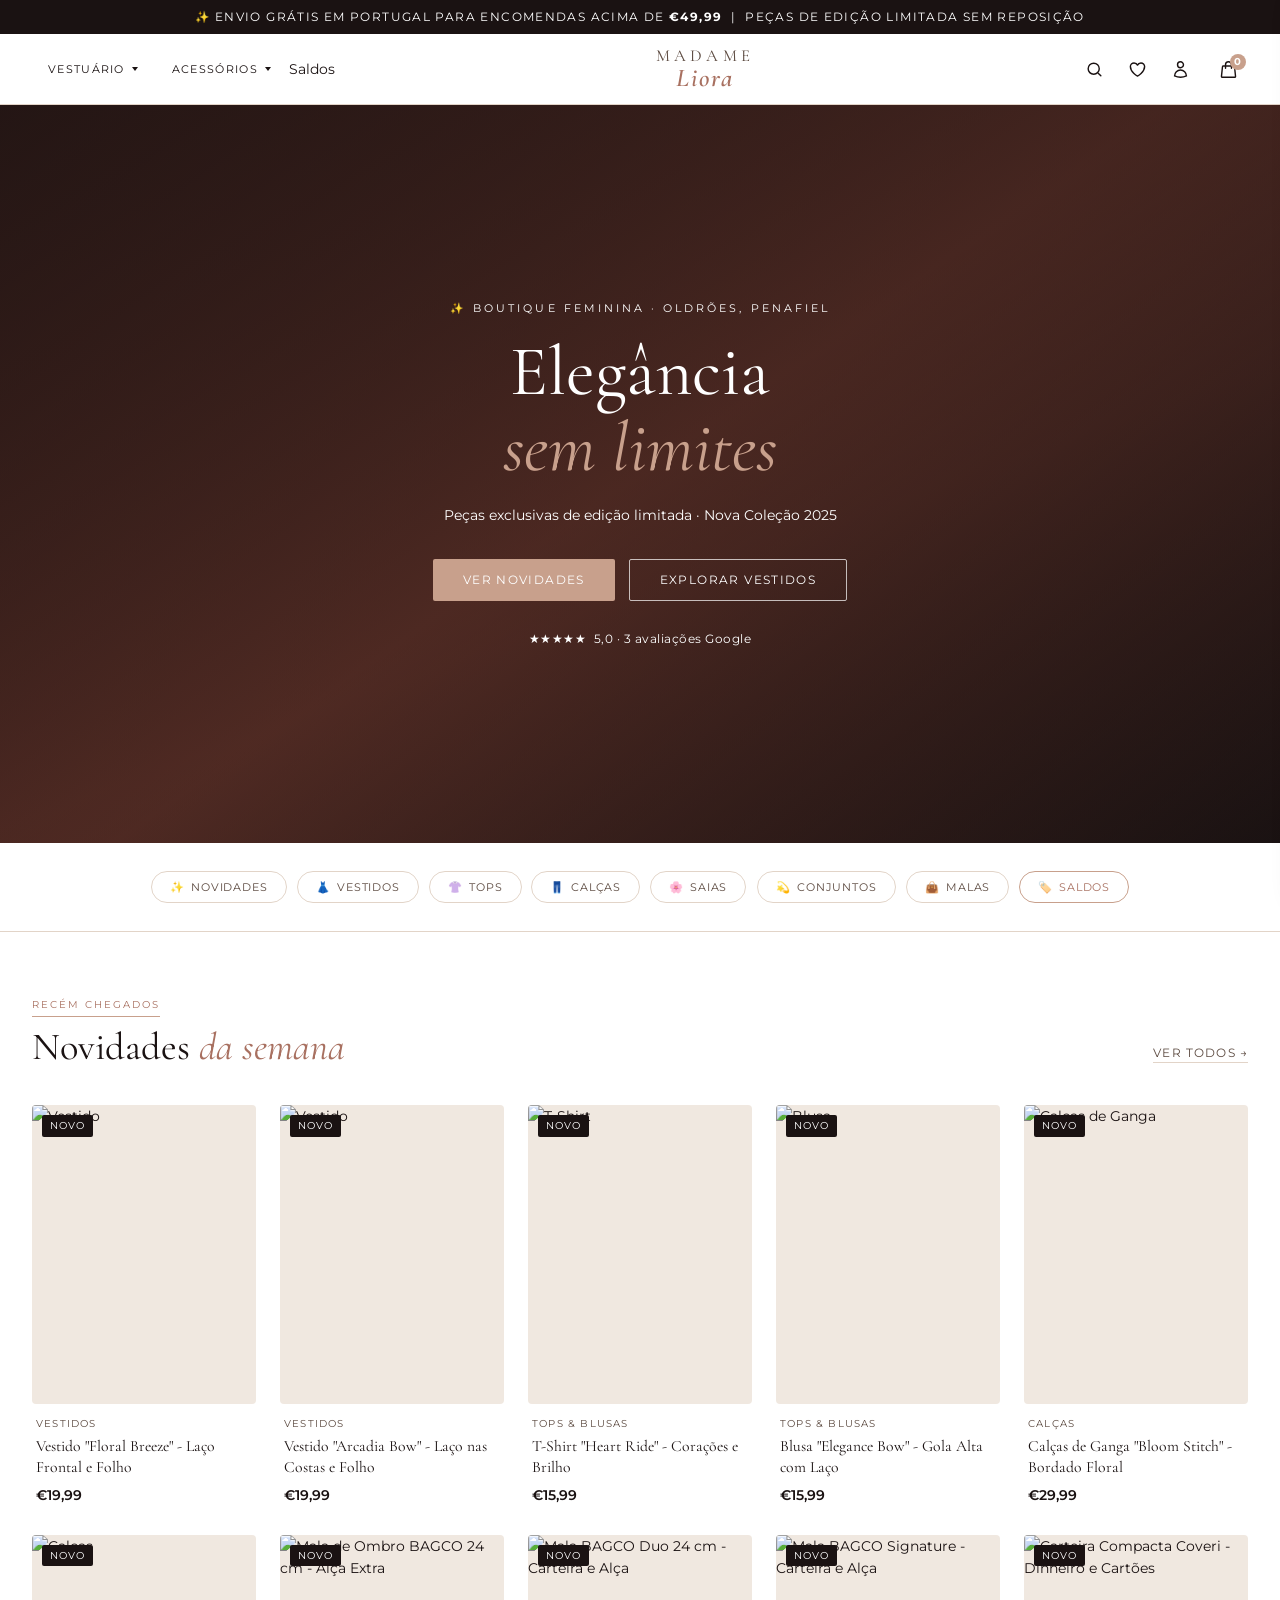
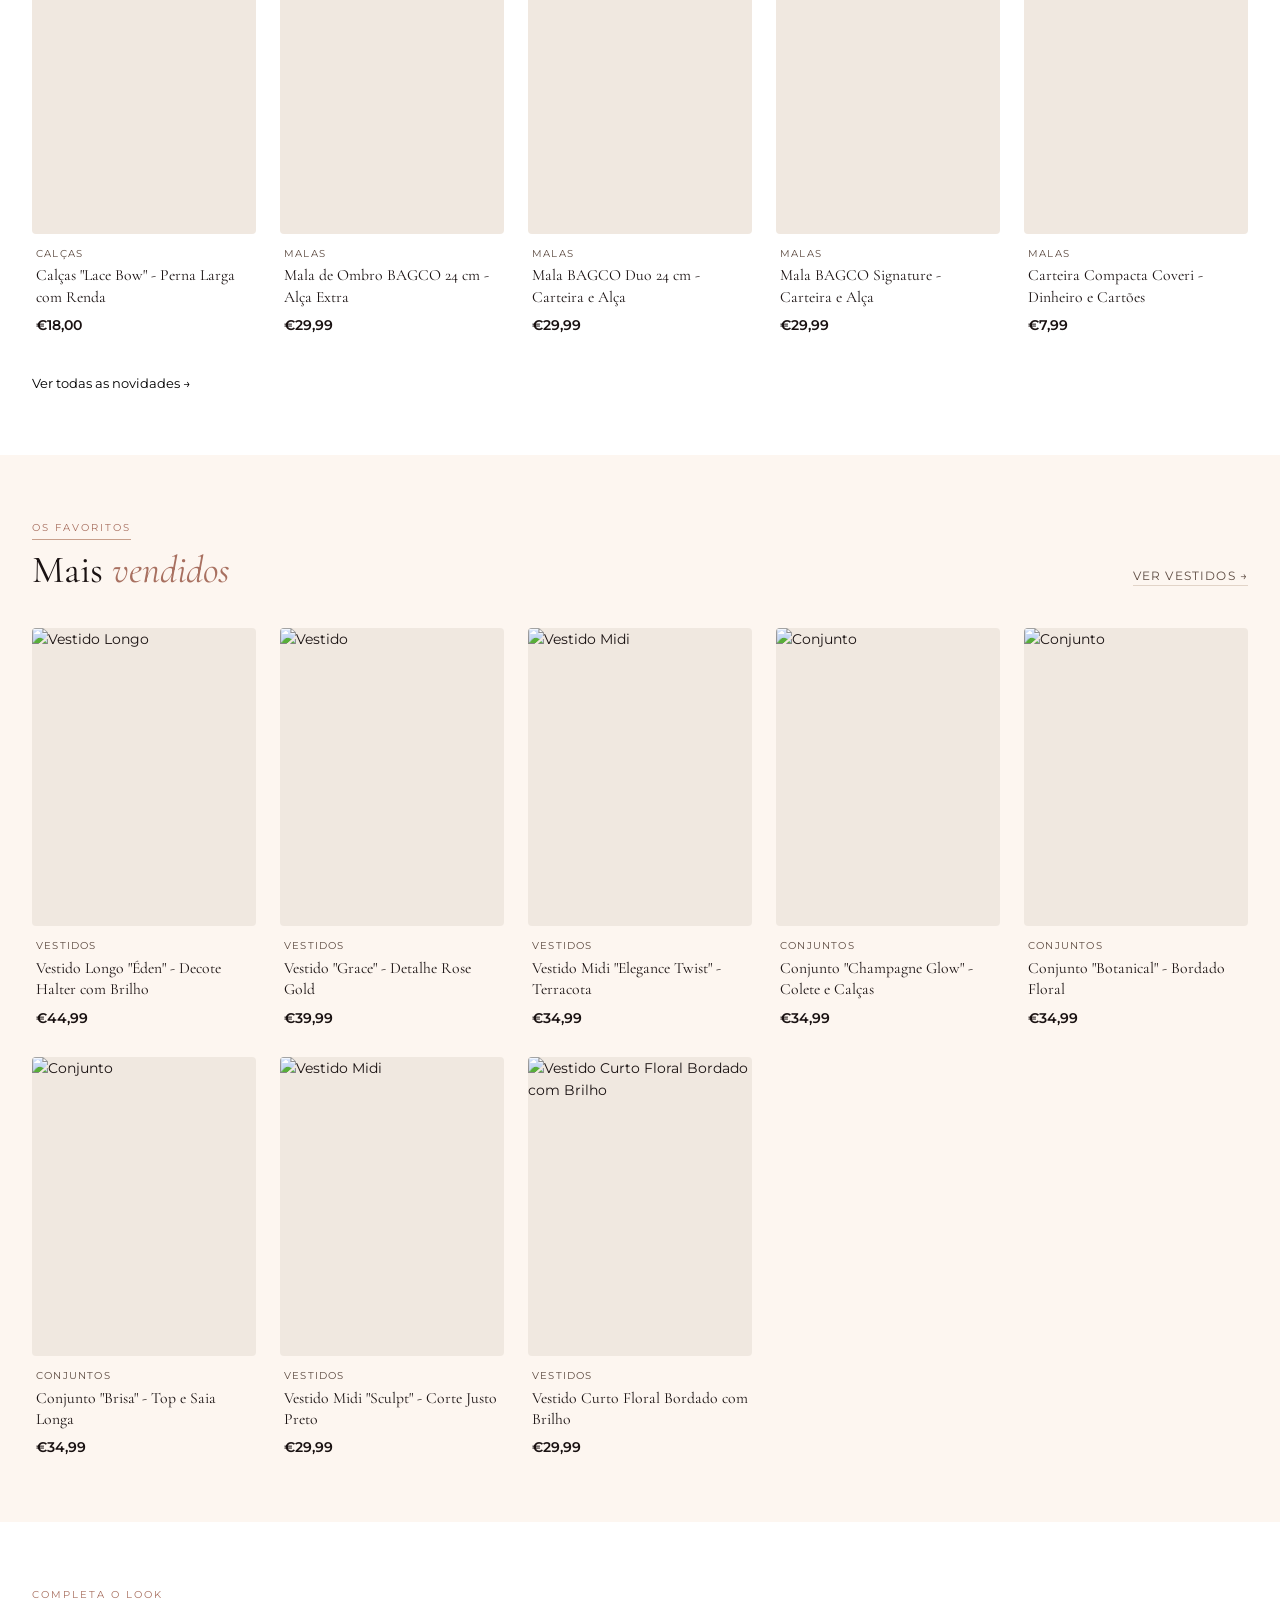
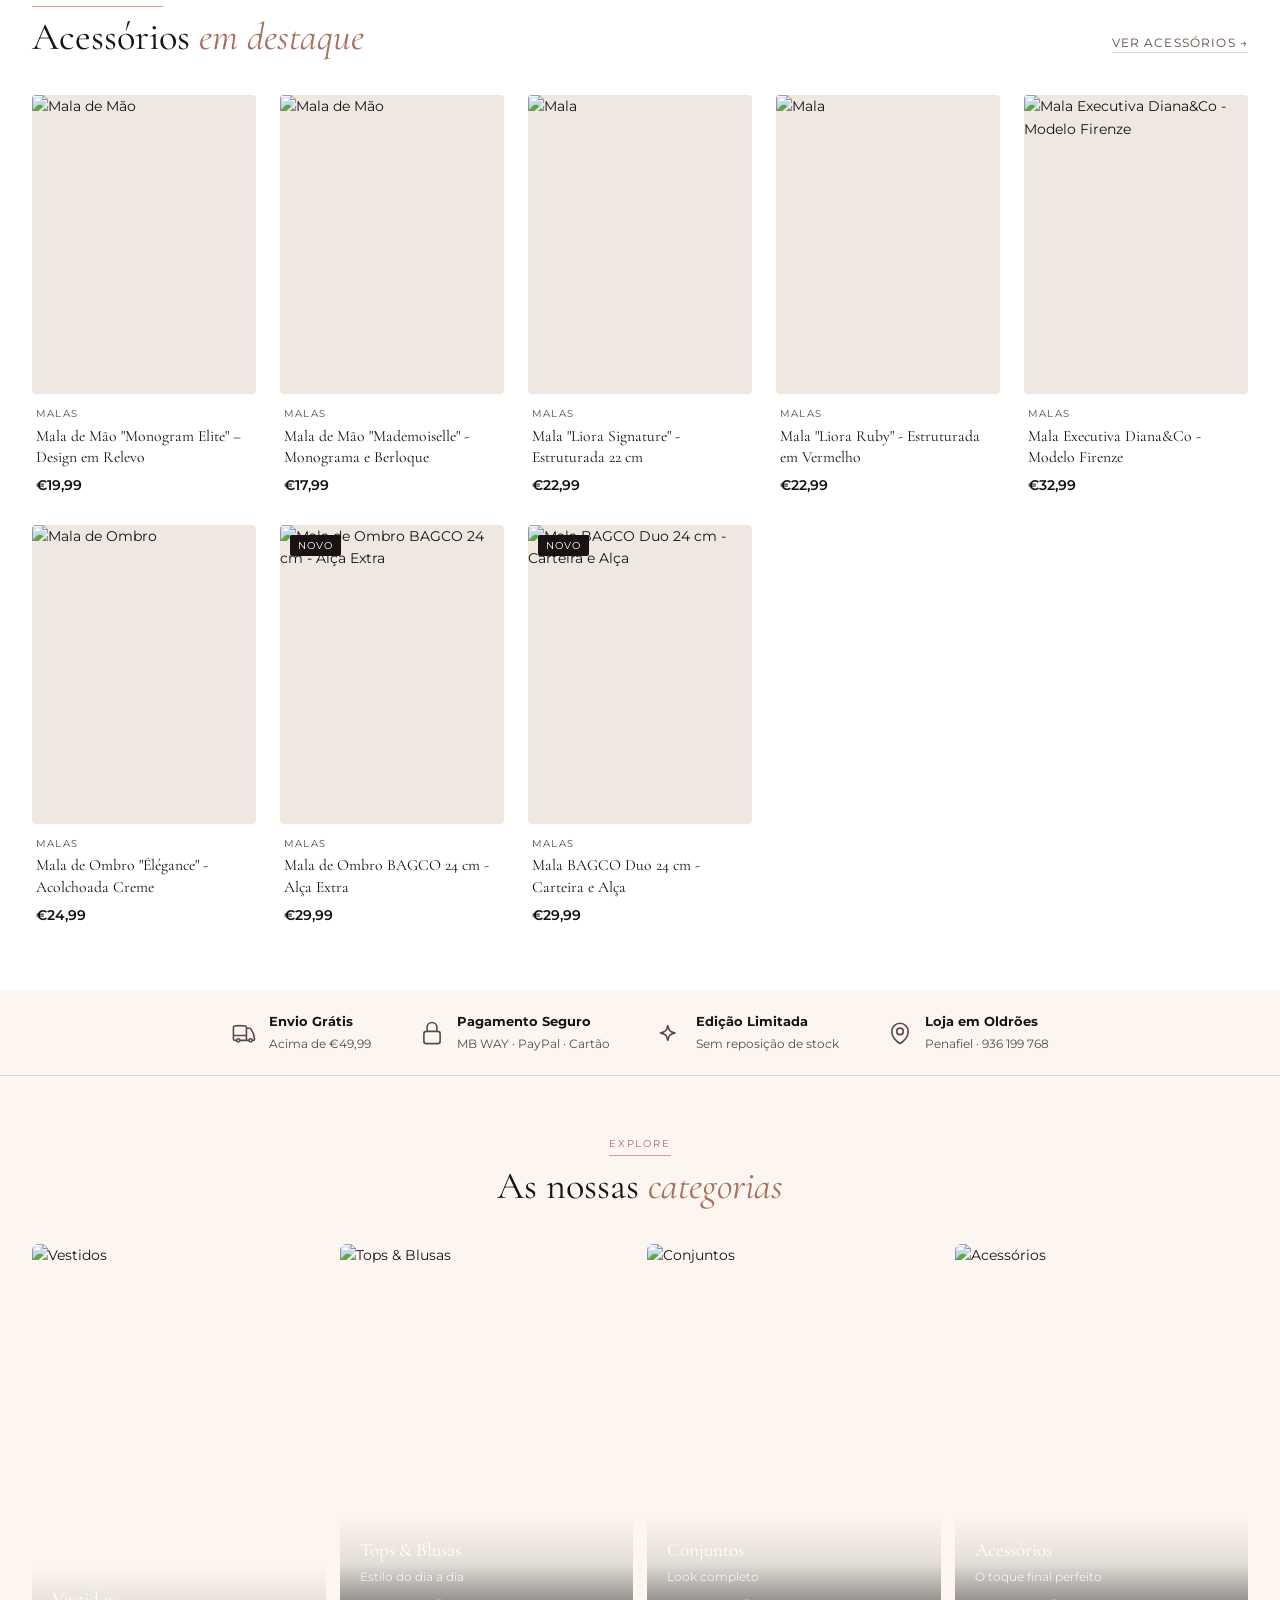
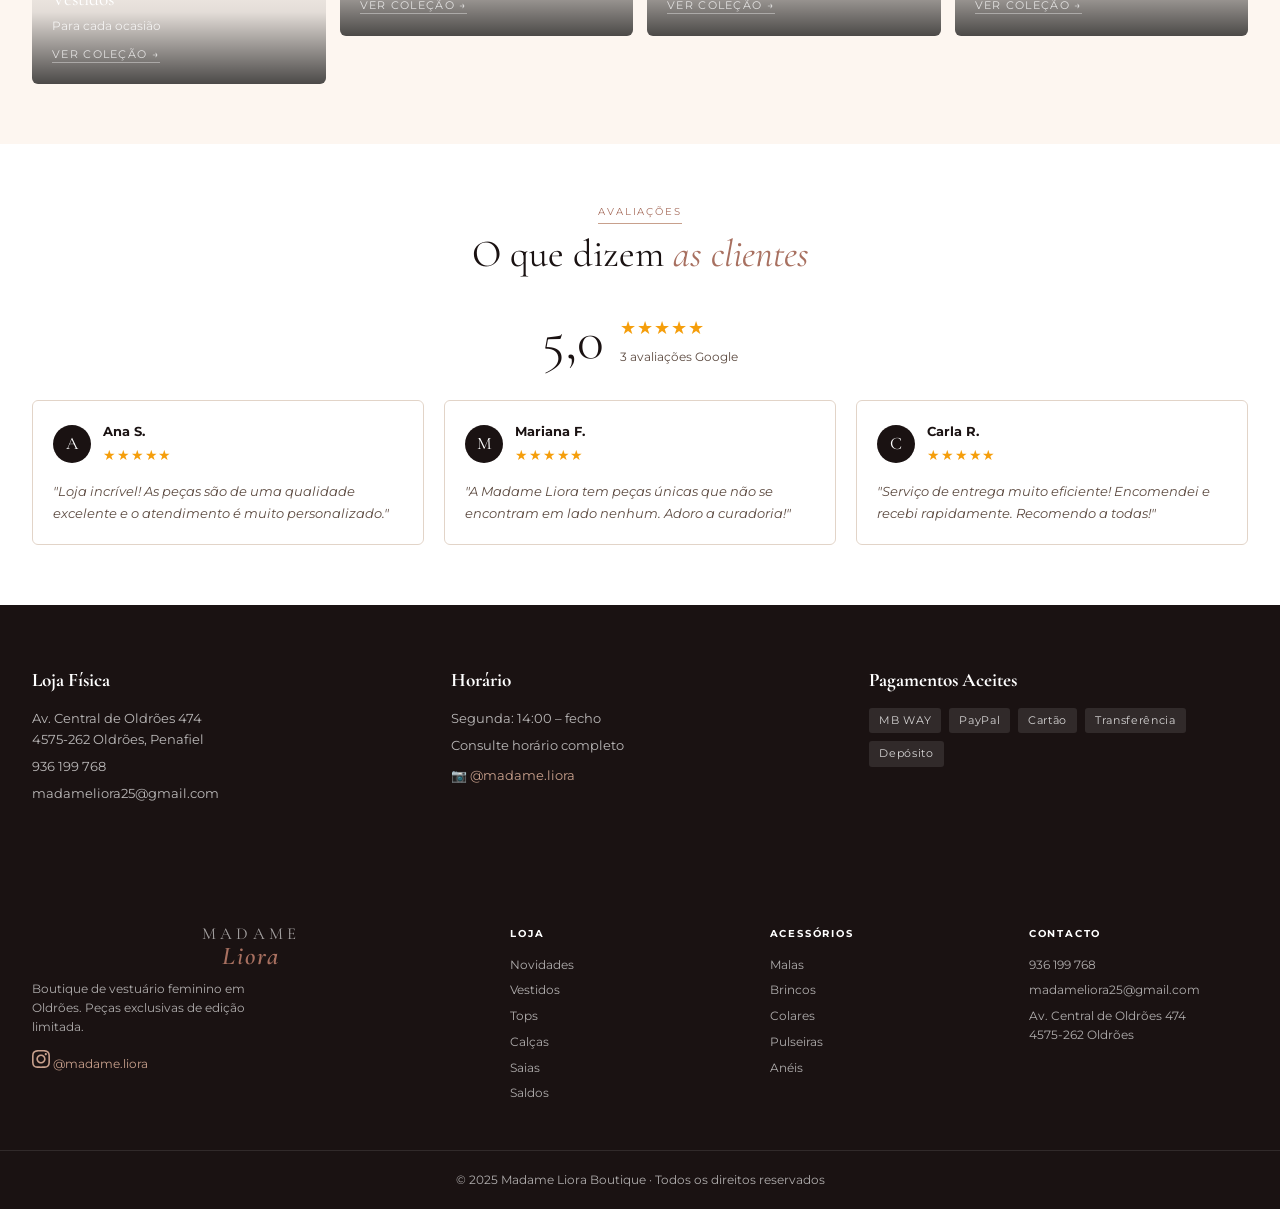
==== commit cd18566e: "Add real product photos to category cards" ====
--- a/index.html
+++ b/index.html
@@ -413,16 +413,20 @@
       <div class="container">
         <div class="sec-hd center"><span class="label">Explore</span><h2>As nossas <em>categorias</em></h2></div>
         <div class="cat-grid">
-          <div class="cat-card cat-card--tall" onclick="nav('vestidos')" style="background:linear-gradient(160deg,#3d1f1a,#7a3d30)">
+          <div class="cat-card cat-card--tall" onclick="nav('vestidos')">
+            <img class="cat-card__bg" src="https://cdnx.jumpseller.com/madame-liora-boutique/image/77331381/resize/480/715?1780429500" alt="Vestidos"/>
             <div class="cat-card__c"><h3>Vestidos</h3><p>Para cada ocasião</p><span>Ver coleção →</span></div>
           </div>
-          <div class="cat-card" onclick="nav('tops')" style="background:linear-gradient(160deg,#1a2a3d,#3d5a7a)">
+          <div class="cat-card" onclick="nav('tops')">
+            <img class="cat-card__bg" src="https://cdnx.jumpseller.com/madame-liora-boutique/image/75696143/resize/480/597?1775914894" alt="Tops & Blusas"/>
             <div class="cat-card__c"><h3>Tops & Blusas</h3><p>Estilo do dia a dia</p><span>Ver coleção →</span></div>
           </div>
-          <div class="cat-card" onclick="nav('conjuntos')" style="background:linear-gradient(160deg,#1a3d2a,#3d7a5a)">
+          <div class="cat-card" onclick="nav('conjuntos')">
+            <img class="cat-card__bg" src="https://cdnx.jumpseller.com/madame-liora-boutique/image/76850386/resize/480/597?1779315219" alt="Conjuntos"/>
             <div class="cat-card__c"><h3>Conjuntos</h3><p>Look completo</p><span>Ver coleção →</span></div>
           </div>
-          <div class="cat-card" onclick="nav('malas')" style="background:linear-gradient(160deg,#3d3a1a,#7a7030)">
+          <div class="cat-card" onclick="nav('malas')">
+            <img class="cat-card__bg" src="https://cdnx.jumpseller.com/madame-liora-boutique/image/77501624/resize/480/597?1780748420" alt="Acessórios"/>
             <div class="cat-card__c"><h3>Acessórios</h3><p>O toque final perfeito</p><span>Ver coleção →</span></div>
           </div>
         </div>
--- a/style.css
+++ b/style.css
@@ -353,6 +353,8 @@
   .cat-card:hover{transform:translateY(-4px);box-shadow:0 16px 40px rgba(0,0,0,.3)}
   .cat-card:hover .cat-card__c span{opacity:1}
 }
+.cat-card__bg{position:absolute;inset:0;width:100%;height:100%;object-fit:cover;z-index:0;transition:transform 500ms var(--ease-out)}
+@media(hover:hover)and(pointer:fine){.cat-card:hover .cat-card__bg{transform:scale(1.06)}}
 .cat-card--tall{aspect-ratio:2/3;grid-row:span 1}
 .cat-card__c{position:relative;z-index:1;padding:20px;color:#fff;background:linear-gradient(to top,rgba(0,0,0,.7) 0%,rgba(0,0,0,.1) 60%,transparent 100%);width:100%}
 .cat-card__c h3{font-family:var(--ser);font-size:1.2rem;font-weight:400;margin-bottom:2px}
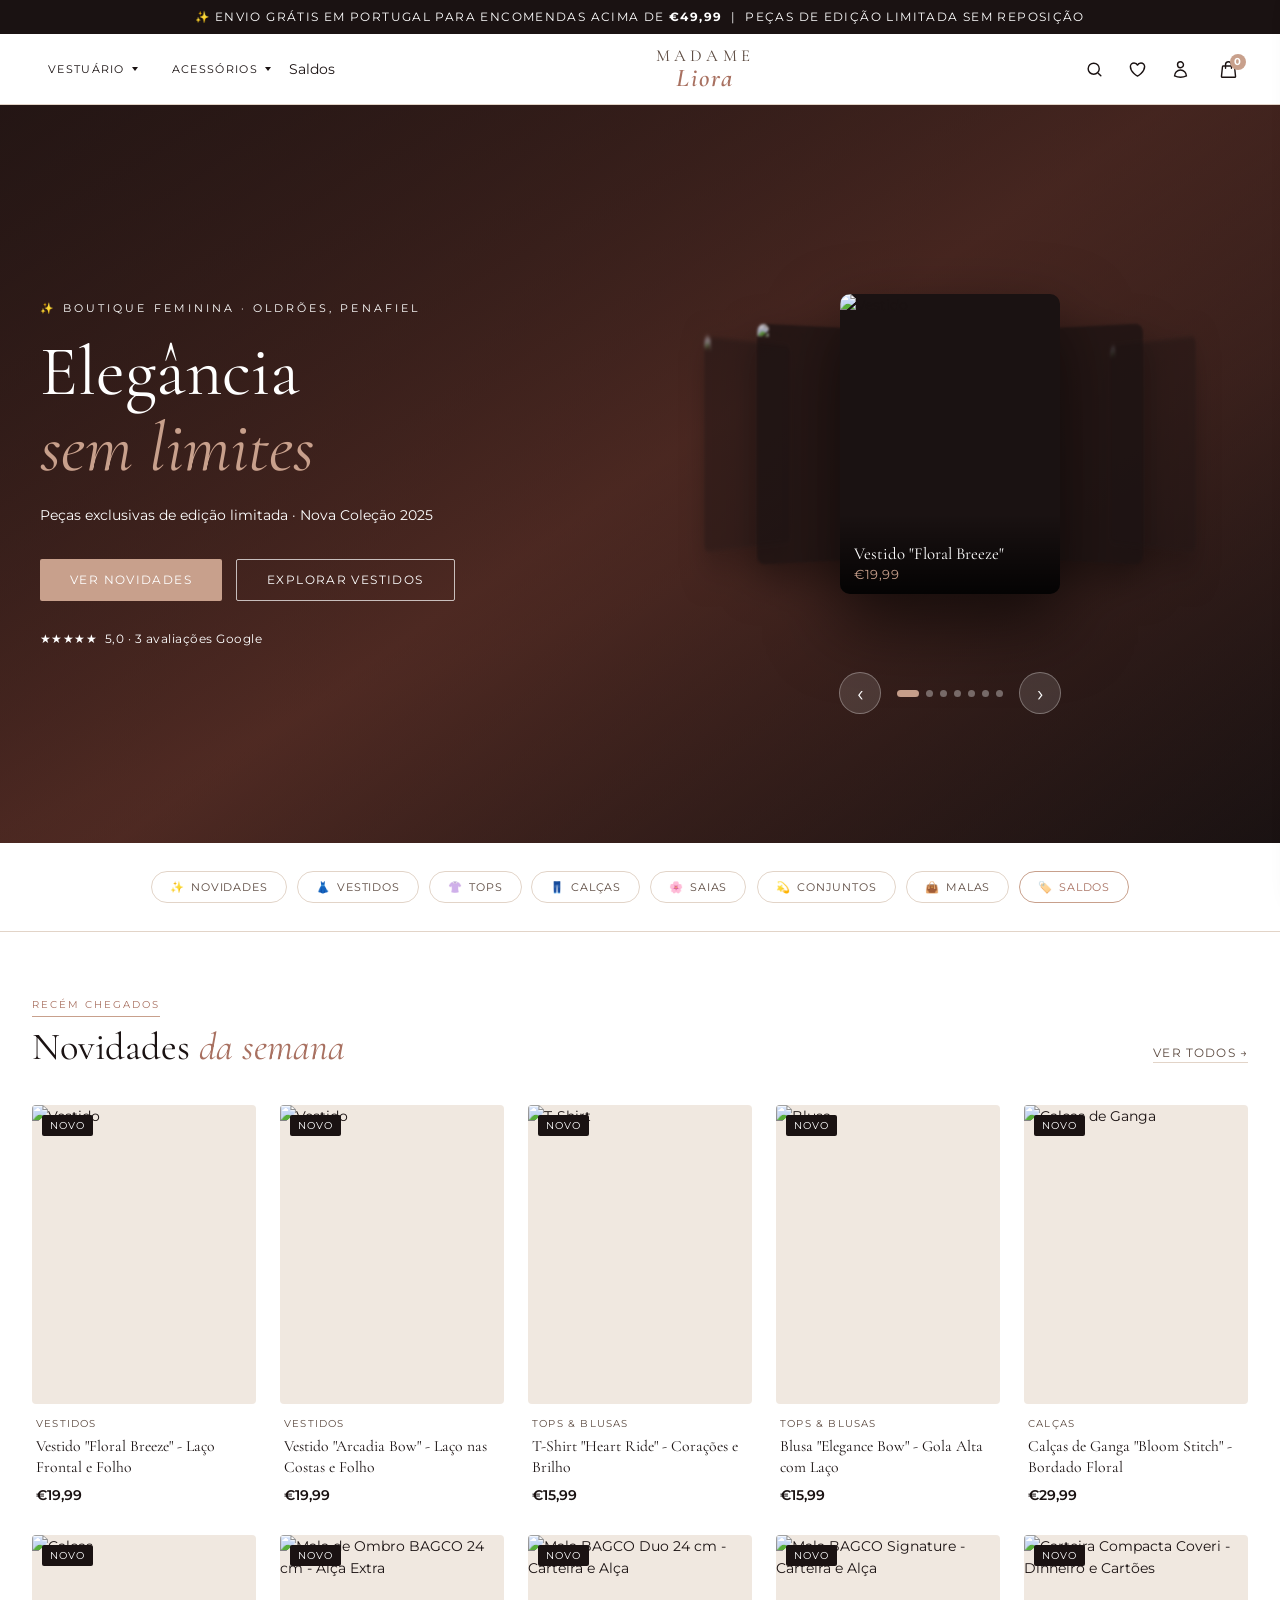
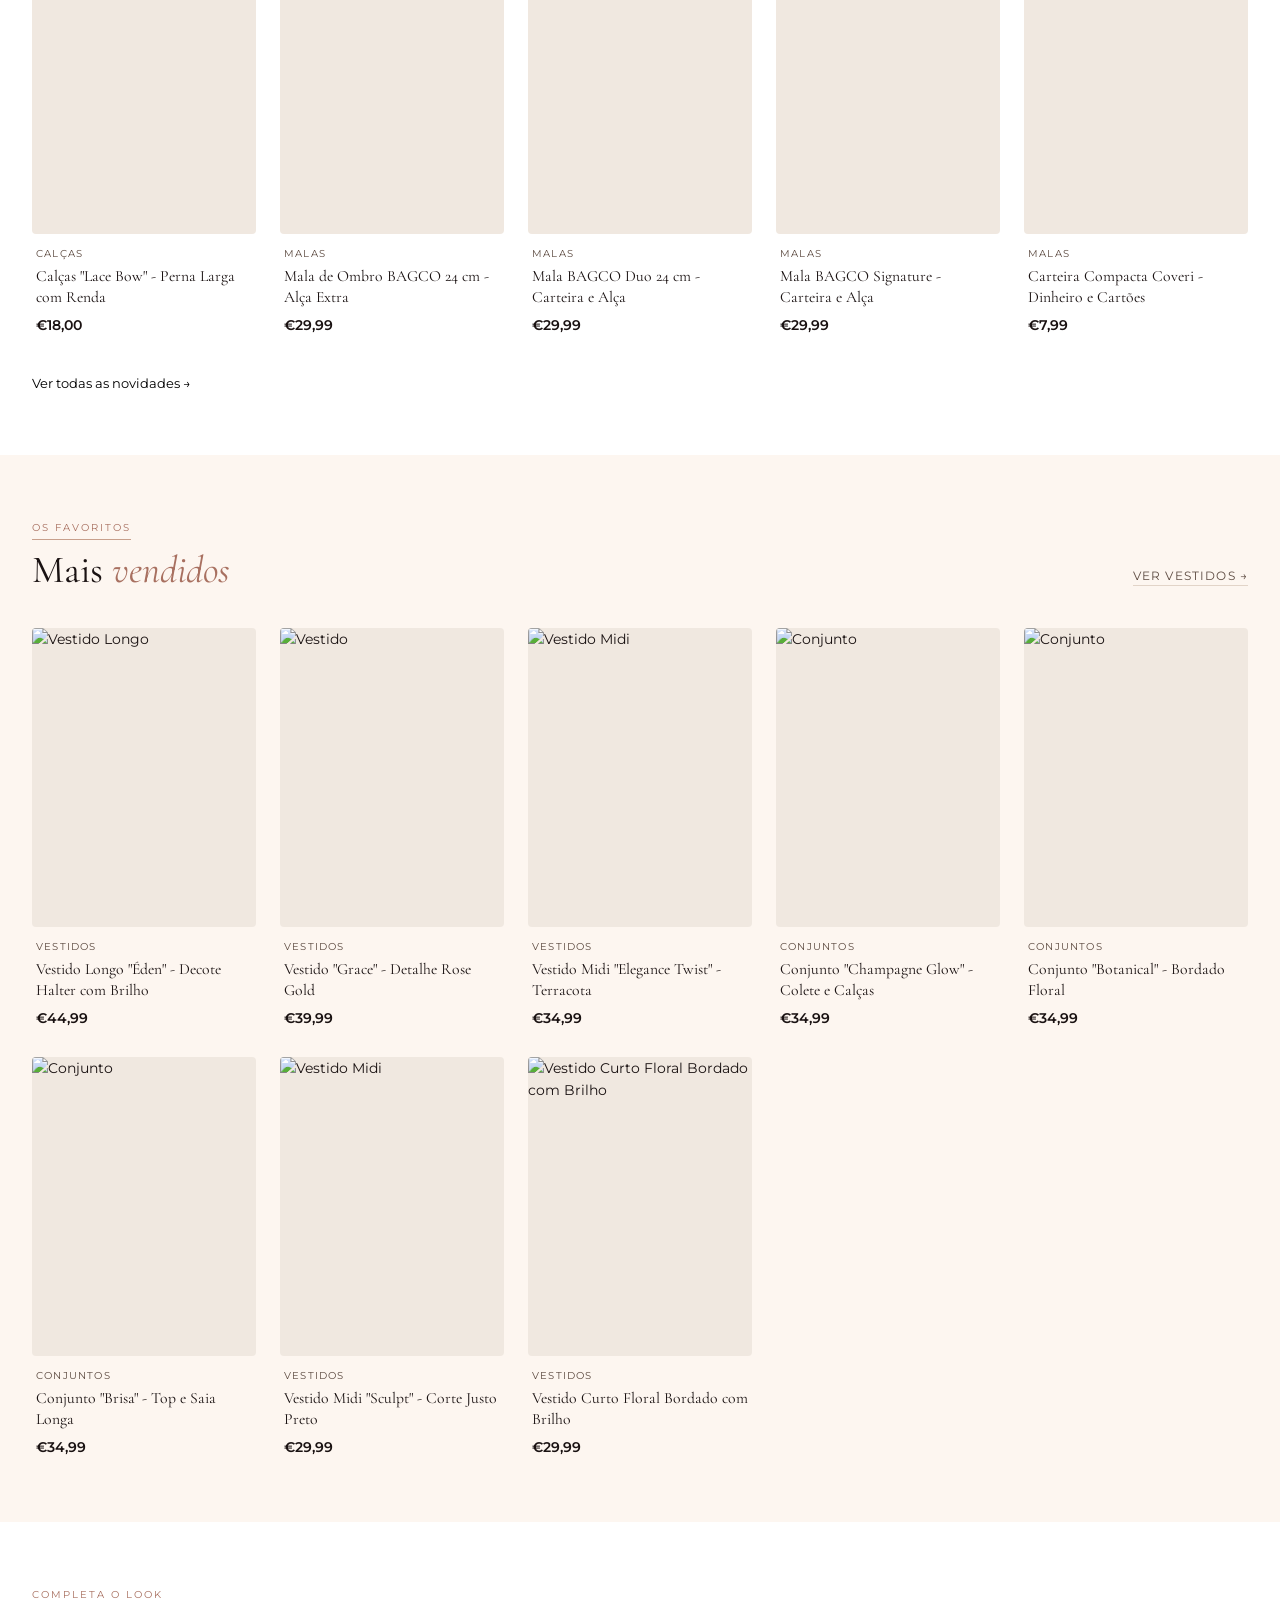
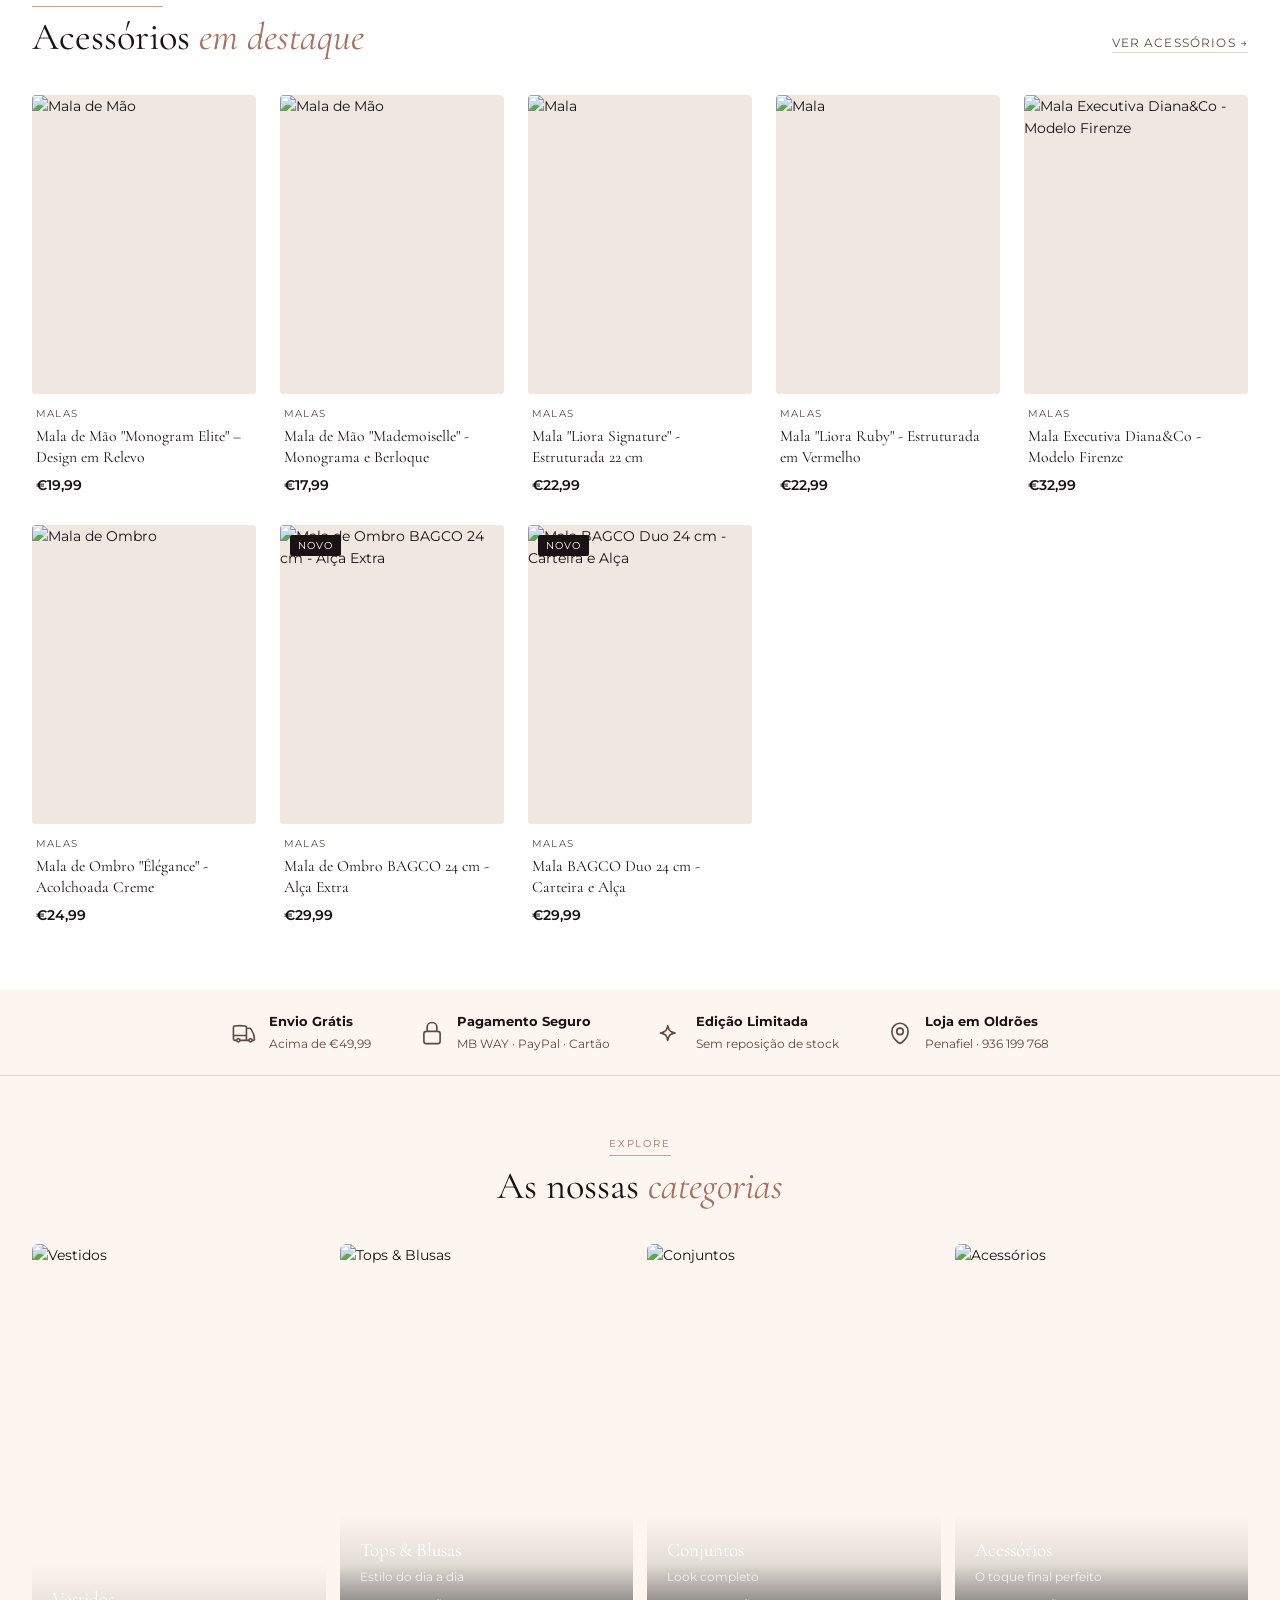
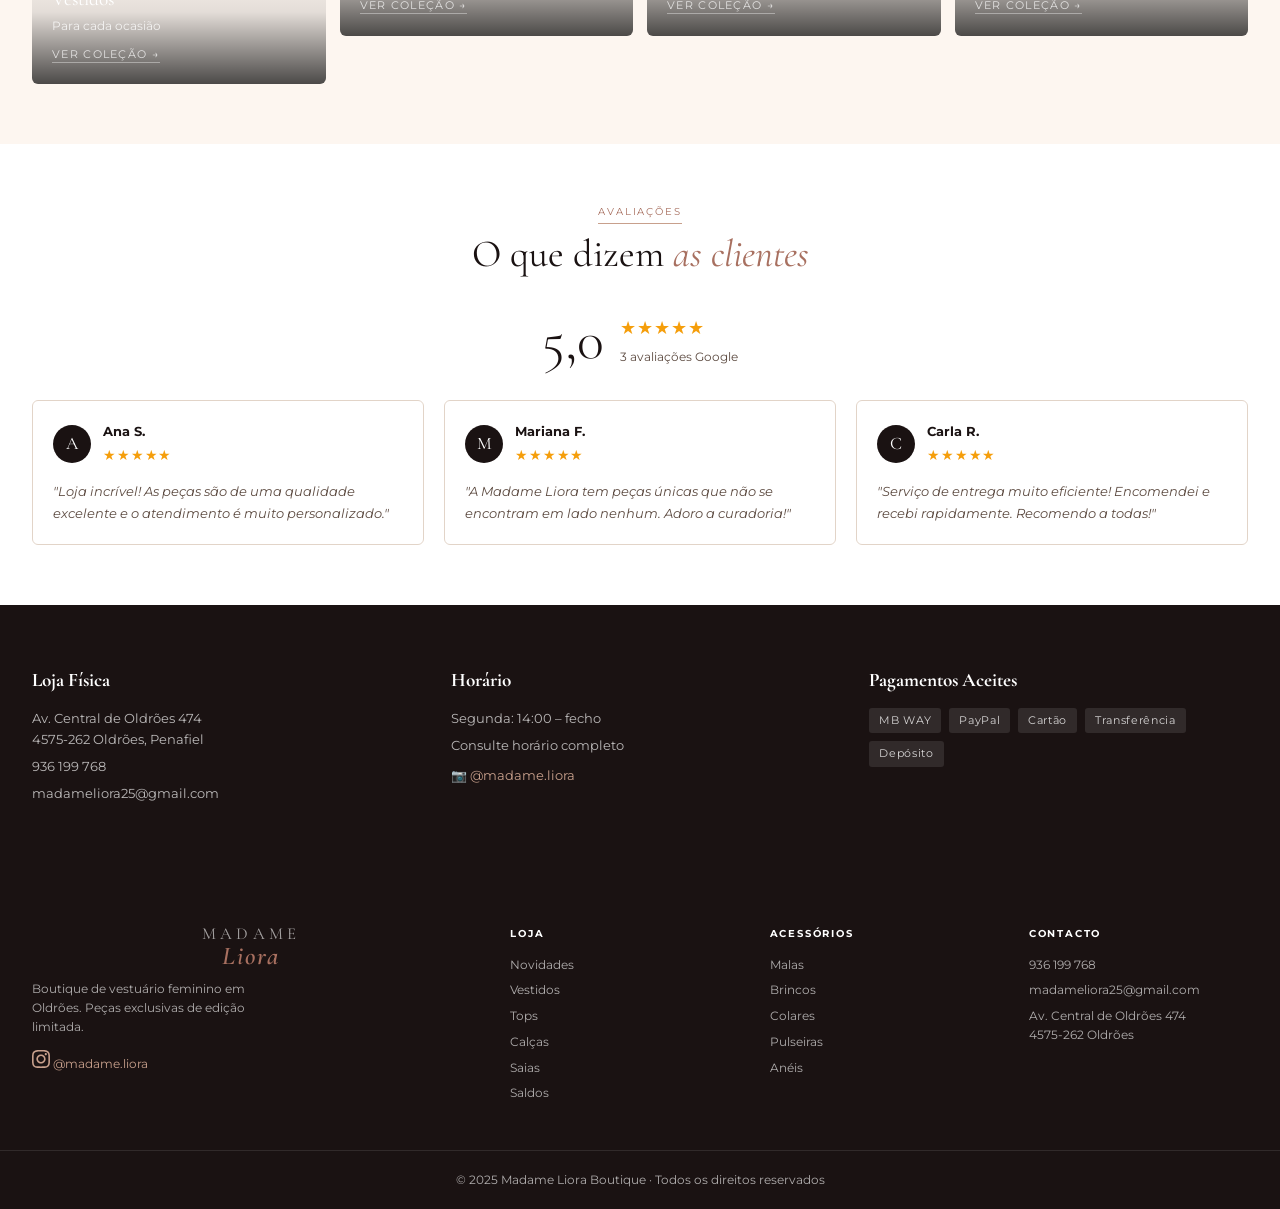
==== commit fdb9bab2: "Add 3D hero coverflow carousel + CSS 3D tilt on product/category cards + WebGL hero (lazy, fallback)" ====
--- a/index.html
+++ b/index.html
@@ -326,7 +326,7 @@
 
   <!-- HOME -->
   <div id="homePage">
-    <section class="hero">
+    <section class="hero" id="hero">
       <div class="hero__bg">
         <img
           src="https://images.pexels.com/photos/1536619/pexels-photo-1536619.jpeg?auto=compress&cs=tinysrgb&w=1600"
@@ -334,15 +334,28 @@
           onerror="this.style.display='none'"
         />
       </div>
-      <div class="hero__content">
-        <p class="hero__eye">✨ Boutique Feminina · Oldrões, Penafiel</p>
-        <h1 class="hero__h">Elegância<br/><em>sem limites</em></h1>
-        <p class="hero__sub">Peças exclusivas de edição limitada · Nova Coleção 2025</p>
-        <div class="hero__btns">
-          <button class="btn btn--rose" onclick="nav('novidades')">Ver Novidades</button>
-          <button class="btn btn--ghost" onclick="nav('vestidos')">Explorar Vestidos</button>
-        </div>
-        <div class="hero__stars">★★★★★ <span>5,0 · 3 avaliações Google</span></div>
+      <canvas class="hero__canvas" id="heroCanvas" aria-hidden="true"></canvas>
+      <div class="hero__inner">
+        <div class="hero__content">
+          <p class="hero__eye">✨ Boutique Feminina · Oldrões, Penafiel</p>
+          <h1 class="hero__h">Elegância<br/><em>sem limites</em></h1>
+          <p class="hero__sub">Peças exclusivas de edição limitada · Nova Coleção 2025</p>
+          <div class="hero__btns">
+            <button class="btn btn--rose" onclick="nav('novidades')">Ver Novidades</button>
+            <button class="btn btn--ghost" onclick="nav('vestidos')">Explorar Vestidos</button>
+          </div>
+          <div class="hero__stars">★★★★★ <span>5,0 · 3 avaliações Google</span></div>
+        </div>
+
+        <!-- 3D COVERFLOW CAROUSEL -->
+        <div class="hero__carousel" id="heroCarousel" aria-label="Destaques">
+          <div class="cf" id="cfStage"></div>
+          <div class="cf-controls">
+            <button class="cf-arrow" id="cfPrev" aria-label="Anterior">‹</button>
+            <div class="cf-dots" id="cfDots"></div>
+            <button class="cf-arrow" id="cfNext" aria-label="Seguinte">›</button>
+          </div>
+        </div>
       </div>
     </section>
 
--- a/style.css
+++ b/style.css
@@ -11,6 +11,9 @@
   --ease-out:cubic-bezier(0.23,1,0.32,1);
   --ease-in-out:cubic-bezier(0.77,0,0.175,1);
   --ease-drawer:cubic-bezier(0.32,0.72,0,1);
+  /* 3D tokens */
+  --persp:1200px;
+  --tilt-max:9deg;
 }
 html{scroll-behavior:smooth}
 body{font-family:var(--san);background:#fff;color:var(--dark);font-size:14px;line-height:1.6;overflow-x:hidden}
@@ -67,6 +70,9 @@
 @media(hover:hover)and(pointer:fine){.icon-btn:hover{color:var(--rose)}}
 .user-name{font-size:.68rem;max-width:70px;overflow:hidden;text-overflow:ellipsis;white-space:nowrap}
 .badge{position:absolute;top:2px;right:2px;background:var(--rose);color:#fff;border-radius:50%;width:16px;height:16px;font-size:.6rem;display:flex;align-items:center;justify-content:center;font-weight:700}
+/* Emil: badge pulse — fires only when count grows (feedback) */
+@keyframes badgePulse{0%{transform:scale(1)}35%{transform:scale(1.45)}100%{transform:scale(1)}}
+.badge.badge-pulse{animation:badgePulse 420ms var(--ease-out)}
 .burger{display:none;flex-direction:column;gap:5px;width:26px;padding:4px 0;margin-left:8px}
 .burger span{display:block;height:2px;background:var(--dark);border-radius:2px;transition:var(--tr)}
 
@@ -115,8 +121,14 @@
 .pay-row{display:flex;gap:6px;flex-wrap:wrap;margin-top:10px;justify-content:center}
 .pay-tag{background:var(--light);padding:3px 9px;border-radius:3px;font-size:.64rem;letter-spacing:.06em;color:var(--mid)}
 
-/* Cart items */
-.ci{display:flex;gap:12px;padding:14px 0;border-bottom:1px solid var(--border)}
+/* Cart items — Emil: slide in so the drawer never feels static */
+@keyframes ciIn{from{opacity:0;transform:translateX(16px)}to{opacity:1;transform:none}}
+.ci{display:flex;gap:12px;padding:14px 0;border-bottom:1px solid var(--border);animation:ciIn 300ms var(--ease-out) both}
+.ci:nth-child(1){animation-delay:0ms}
+.ci:nth-child(2){animation-delay:50ms}
+.ci:nth-child(3){animation-delay:100ms}
+.ci:nth-child(4){animation-delay:140ms}
+.ci:nth-child(n+5){animation-delay:160ms}
 .ci__img{width:80px;height:100px;border-radius:3px;object-fit:cover;flex-shrink:0}
 .ci__info{flex:1}
 .ci__name{font-family:var(--ser);font-size:.95rem;margin-bottom:3px}
@@ -228,8 +240,15 @@
 .hero{position:relative;height:82vh;display:flex;align-items:center;justify-content:center;overflow:hidden}
 .hero__bg{position:absolute;inset:0;z-index:0;background:linear-gradient(145deg,#3d1f1a 0%,#7a3d30 50%,#1a1212 100%)}
 .hero__bg img{width:100%;height:100%;object-fit:cover;object-position:center;display:block}
+/* WebGL canvas overlays the fallback image; fades in when ready */
+.hero__canvas{position:absolute;inset:0;z-index:0;width:100%;height:100%;opacity:0;transition:opacity 700ms var(--ease-out)}
+.hero__canvas.ready{opacity:1}
+.hero.webgl-on .hero__bg img{opacity:0;transition:opacity 700ms var(--ease-out)}
 .hero__bg::after{content:'';position:absolute;inset:0;background:linear-gradient(160deg,rgba(26,18,18,.72) 0%,rgba(26,18,18,.45) 60%,rgba(26,18,18,.55) 100%)}
-.hero__content{position:relative;z-index:1;text-align:center;color:#fff;padding:0 20px}
+/* Hero two-column layout: content + 3D carousel */
+.hero__inner{position:relative;z-index:1;width:100%;max-width:1280px;margin:0 auto;padding:0 40px;display:grid;grid-template-columns:1fr 1fr;align-items:center;gap:40px}
+.hero__content{color:#fff;text-align:left;padding:0}
+.hero__content .hero__btns,.hero__content .hero__stars{justify-content:flex-start}
 .hero__eye{font-size:.68rem;letter-spacing:.28em;text-transform:uppercase;opacity:.8;margin-bottom:16px}
 .hero__h{font-family:var(--ser);font-size:clamp(2.8rem,5.5vw,5rem);font-weight:400;line-height:1.08;margin-bottom:18px}
 .hero__h em{font-style:italic;color:var(--rose)}
@@ -252,6 +271,36 @@
 .hero__sub{animation:heroFade 500ms var(--ease-out) 160ms both}
 .hero__btns{animation:heroFade 500ms var(--ease-out) 240ms both}
 .hero__stars{animation:heroFade 500ms var(--ease-out) 320ms both}
+
+/* ── HERO 3D COVERFLOW CAROUSEL ────────────────────────── */
+.hero__carousel{position:relative;z-index:1;display:flex;flex-direction:column;align-items:center;gap:18px;animation:heroFade 600ms var(--ease-out) 240ms both}
+.cf{position:relative;width:100%;height:420px;perspective:1400px;transform-style:preserve-3d}
+.cf-item{position:absolute;top:50%;left:50%;width:220px;height:300px;margin:-150px 0 0 -110px;border-radius:10px;overflow:hidden;cursor:pointer;
+  background:#1a1212;box-shadow:0 20px 50px rgba(0,0,0,.5);
+  transform-style:preserve-3d;
+  transition:transform 600ms var(--ease-out),opacity 600ms var(--ease-out),filter 600ms var(--ease-out);
+  will-change:transform,opacity}
+.cf-item img{width:100%;height:100%;object-fit:cover;display:block;pointer-events:none}
+.cf-item__tag{position:absolute;left:0;right:0;bottom:0;padding:30px 14px 12px;color:#fff;
+  background:linear-gradient(to top,rgba(0,0,0,.85),transparent);
+  font-family:var(--ser);font-size:1.05rem;line-height:1.2;
+  opacity:0;transform:translateY(8px);transition:opacity 400ms var(--ease-out),transform 400ms var(--ease-out)}
+.cf-item__price{display:block;font-family:var(--san);font-size:.8rem;color:var(--rose);margin-top:3px;letter-spacing:.04em}
+/* only the centred item reveals its label fully */
+.cf-item.is-active .cf-item__tag{opacity:1;transform:none}
+.cf-item.is-active{box-shadow:0 30px 70px rgba(0,0,0,.6)}
+
+/* Controls */
+.cf-controls{display:flex;align-items:center;gap:16px}
+.cf-arrow{width:42px;height:42px;border-radius:50%;background:rgba(255,255,255,.12);backdrop-filter:blur(6px);
+  border:1px solid rgba(255,255,255,.3);color:#fff;font-size:1.4rem;line-height:1;
+  display:flex;align-items:center;justify-content:center;
+  transition:background 200ms var(--ease-out),transform 160ms var(--ease-out)}
+.cf-arrow:active{transform:scale(.92)}
+@media(hover:hover)and(pointer:fine){.cf-arrow:hover{background:rgba(255,255,255,.28)}}
+.cf-dots{display:flex;gap:7px}
+.cf-dot{width:7px;height:7px;border-radius:50%;background:rgba(255,255,255,.35);transition:all 260ms var(--ease-out);cursor:pointer}
+.cf-dot.is-active{background:var(--rose);width:22px;border-radius:4px}
 
 /* ── PILLS ─────────────────────────────────────────────── */
 .pills-section{padding:28px 0;border-bottom:1px solid var(--border)}
@@ -299,7 +348,8 @@
 .btn-link:hover{color:var(--dark);border-color:var(--dark)}
 
 /* ── PRODUCT GRID ──────────────────────────────────────── */
-.pgrid{display:grid;grid-template-columns:repeat(auto-fill,minmax(220px,1fr));gap:24px}
+/* 3D: grid is the perspective context for card tilt */
+.pgrid{display:grid;grid-template-columns:repeat(auto-fill,minmax(220px,1fr));gap:24px;perspective:var(--persp)}
 .no-results{text-align:center;padding:40px;color:var(--mid);font-size:1rem;grid-column:1/-1}
 
 /* Emil: stagger product cards on enter — 50ms between items, stays under 300ms total */
@@ -315,29 +365,40 @@
 .pgrid.stagger .pcard:nth-child(8){animation-delay:290ms}
 /* above 8 items appear immediately — stagger is decorative, not blocking */
 
-/* Product card — Emil polish */
-.pcard{cursor:pointer;transition:transform 240ms var(--ease-out),box-shadow 240ms var(--ease-out)}
+/* Product card — Emil polish + 3D tilt */
+.pcard{cursor:pointer;transform-style:preserve-3d;transition:transform 240ms var(--ease-out),box-shadow 240ms var(--ease-out);will-change:transform}
+/* JS-driven tilt writes --rx/--ry/--tz; when tilting we kill the transition for 1:1 follow */
+.pcard.tilting{transition:box-shadow 240ms var(--ease-out)}
+.pcard.tilting{transform:rotateX(var(--rx,0deg)) rotateY(var(--ry,0deg)) translateZ(0)}
 /* Emil: only hover effect on real pointer devices */
 @media(hover:hover)and(pointer:fine){
-  .pcard:hover{transform:translateY(-5px);box-shadow:0 12px 32px var(--shadow)}
+  .pcard:hover{box-shadow:0 18px 40px rgba(30,15,10,.22)}
   .pcard:hover .pcard__img img{transform:scale(1.06)}
   .pcard:hover .pcard__hover{transform:translateY(0)}
+  /* parallax interno: conteúdo sobressai em Z */
+  .pcard:hover .pcard__info{transform:translateZ(34px)}
 }
 /* Emil: :active gives immediate feedback */
 .pcard:active{transform:scale(0.98)}
-.pcard__img{position:relative;overflow:hidden;border-radius:4px;background:var(--light);aspect-ratio:3/4}
+.pcard__img{position:relative;overflow:hidden;border-radius:4px;background:var(--light);aspect-ratio:3/4;transform:translateZ(0)}
 .pcard__img img{width:100%;height:100%;object-fit:cover;transition:transform 400ms var(--ease-out)}
+.pcard__info{transition:transform 240ms var(--ease-out)}
 .pcard__badges{position:absolute;top:10px;left:10px;display:flex;flex-direction:column;gap:4px}
 .tag{font-size:.6rem;letter-spacing:.1em;text-transform:uppercase;padding:3px 8px;border-radius:2px;color:#fff}
 .tag--new{background:var(--dark)}
 .tag--sale{background:var(--rose-d)}
 /* Emil: hover button slides from bottom (translateY 100%) — correct use of % */
 .pcard__hover{position:absolute;bottom:0;left:0;right:0;display:flex;transform:translateY(100%);transition:transform 200ms var(--ease-out)}
-.btn-hadd{flex:1;background:var(--dark);color:#fff;padding:11px 0;font-size:.68rem;letter-spacing:.1em;text-transform:uppercase;transition:background 160ms var(--ease-out)}
+.btn-hadd{flex:1;background:var(--dark);color:#fff;padding:11px 0;font-size:.68rem;letter-spacing:.1em;text-transform:uppercase;transition:background 220ms var(--ease-out)}
 .btn-hadd:active{transform:scale(0.98)}
 @media(hover:hover)and(pointer:fine){.btn-hadd:hover{background:var(--rose-d)}}
+/* Emil: success state confirms the add */
+.btn-hadd--done{background:#2e7d52!important}
 .btn-hwish{width:44px;background:#fff;font-size:1.1rem;color:var(--mid);border-left:1px solid var(--border);transition:color 160ms var(--ease-out)}
 .btn-hwish.active,.btn-hwish:hover{color:var(--rose-d)}
+/* Emil: heart pop on add — the moment of delight, slight bounce ok here */
+@keyframes heartPop{0%{transform:scale(1)}30%{transform:scale(1.5)}55%{transform:scale(0.9)}100%{transform:scale(1)}}
+.btn-hwish.heart-pop{animation:heartPop 450ms cubic-bezier(0.34,1.56,0.64,1)}
 .pcard__info{padding:12px 4px 4px}
 .pcard__cat{font-size:.62rem;letter-spacing:.12em;text-transform:uppercase;color:var(--mid);margin-bottom:4px}
 .pcard__name{font-family:var(--ser);font-size:.98rem;line-height:1.35;margin-bottom:6px}
@@ -345,18 +406,21 @@
 .pcard__price s{font-weight:400;color:var(--mid);margin-left:6px;font-size:.8rem}
 
 /* ── CATEGORY CARDS ────────────────────────────────────── */
-.cat-grid{display:grid;grid-template-columns:repeat(4,1fr);gap:14px}
-.cat-card{position:relative;overflow:hidden;border-radius:6px;aspect-ratio:3/4;cursor:pointer;display:flex;align-items:flex-end;transition:transform 240ms var(--ease-out),box-shadow 240ms var(--ease-out)}
+/* 3D: grid provides the perspective context */
+.cat-grid{display:grid;grid-template-columns:repeat(4,1fr);gap:14px;perspective:var(--persp)}
+.cat-card{position:relative;overflow:hidden;border-radius:6px;aspect-ratio:3/4;cursor:pointer;display:flex;align-items:flex-end;transform-style:preserve-3d;transition:transform 300ms var(--ease-out),box-shadow 300ms var(--ease-out)}
 /* Emil: :active on cards gives immediate tactile feel */
 .cat-card:active{transform:scale(0.98)}
 @media(hover:hover)and(pointer:fine){
-  .cat-card:hover{transform:translateY(-4px);box-shadow:0 16px 40px rgba(0,0,0,.3)}
+  /* leve rotação 3D + elevação — profundidade real */
+  .cat-card:hover{transform:translateY(-6px) rotateX(5deg) rotateY(-4deg);box-shadow:0 26px 50px rgba(0,0,0,.4)}
   .cat-card:hover .cat-card__c span{opacity:1}
+  .cat-card:hover .cat-card__c{transform:translateZ(40px)}
+  .cat-card:hover .cat-card__bg{transform:scale(1.1) translateZ(-10px)}
 }
 .cat-card__bg{position:absolute;inset:0;width:100%;height:100%;object-fit:cover;z-index:0;transition:transform 500ms var(--ease-out)}
-@media(hover:hover)and(pointer:fine){.cat-card:hover .cat-card__bg{transform:scale(1.06)}}
 .cat-card--tall{aspect-ratio:2/3;grid-row:span 1}
-.cat-card__c{position:relative;z-index:1;padding:20px;color:#fff;background:linear-gradient(to top,rgba(0,0,0,.7) 0%,rgba(0,0,0,.1) 60%,transparent 100%);width:100%}
+.cat-card__c{position:relative;z-index:1;padding:20px;color:#fff;background:linear-gradient(to top,rgba(0,0,0,.7) 0%,rgba(0,0,0,.1) 60%,transparent 100%);width:100%;transition:transform 300ms var(--ease-out)}
 .cat-card__c h3{font-family:var(--ser);font-size:1.2rem;font-weight:400;margin-bottom:2px}
 .cat-card__c p{font-size:.74rem;opacity:.8;margin-bottom:6px}
 .cat-card__c span{font-size:.68rem;letter-spacing:.12em;text-transform:uppercase;opacity:.75;border-bottom:1px solid rgba(255,255,255,.5);padding-bottom:1px;transition:opacity 160ms var(--ease-out)}
@@ -414,8 +478,11 @@
 #productPage .container{padding-bottom:60px}
 .pd-back{padding:20px 0;font-size:.78rem;letter-spacing:.08em;color:var(--mid);cursor:pointer;transition:color var(--tr)}
 .pd-back:hover{color:var(--dark)}
-.pd-grid{display:grid;grid-template-columns:1fr 1fr;gap:48px;align-items:start}
-.pd-img{border-radius:4px;overflow:hidden}
+.pd-grid{display:grid;grid-template-columns:1fr 1fr;gap:48px;align-items:start;perspective:var(--persp)}
+/* 3D: imagem do produto inclina ao mover o rato (sensação de "pegar" na peça) */
+.pd-img{border-radius:6px;overflow:hidden;transform-style:preserve-3d;transition:transform 240ms var(--ease-out),box-shadow 240ms var(--ease-out);will-change:transform}
+.pd-img.tilting{transition:box-shadow 240ms var(--ease-out);transform:rotateX(var(--rx,0deg)) rotateY(var(--ry,0deg))}
+@media(hover:hover)and(pointer:fine){.pd-img:hover{box-shadow:0 24px 50px rgba(30,15,10,.28)}}
 .pd-img img{width:100%;aspect-ratio:3/4;object-fit:cover}
 .pd-cat{font-size:.65rem;letter-spacing:.15em;text-transform:uppercase;color:var(--mid);margin-bottom:8px}
 .pd-name{font-family:var(--ser);font-size:2rem;font-weight:400;line-height:1.2;margin-bottom:14px}
@@ -441,6 +508,10 @@
 .toast{position:fixed;bottom:28px;left:50%;transform:translateX(-50%) translateY(80px) scale(0.97);background:var(--dark);color:#fff;padding:11px 24px;border-radius:30px;font-size:.8rem;letter-spacing:.04em;z-index:9999;transition:transform 240ms var(--ease-out),opacity 200ms var(--ease-out);opacity:0;pointer-events:none;max-width:90vw;text-align:center}
 .toast.show{transform:translateX(-50%) translateY(0) scale(1);opacity:1}
 
+/* ── PAGE TRANSITION (Emil: soft fade-up on page switch) ── */
+@keyframes pageIn{from{opacity:0;transform:translateY(10px)}to{opacity:1;transform:none}}
+.page-in{animation:pageIn 360ms var(--ease-out) both}
+
 /* ── REVIEW CARDS ──────────────────────────────────────── */
 @media(hover:hover)and(pointer:fine){
   .rev-card{transition:transform 220ms var(--ease-out),box-shadow 220ms var(--ease-out)}
@@ -461,11 +532,18 @@
 /* ── prefers-reduced-motion — remove movement, keep opacity ── */
 @media(prefers-reduced-motion:reduce){
   .hero__eye,.hero__h,.hero__sub,.hero__btns,.hero__stars,
-  .pill,.pgrid.stagger .pcard,
+  .pill,.pgrid.stagger .pcard,.ci,.page-in,
   .home-section,.cats-section,.reviews-section,.strip{
     animation:none;opacity:1;transform:none
   }
-  *{transition-duration:0.01ms!important}
+  /* kill all 3D tilt/parallax movement, keep layout */
+  .pcard,.pcard.tilting,.cat-card,.cat-card:hover,.pd-img,.pd-img.tilting,
+  .pcard:hover .pcard__info,.cat-card:hover .cat-card__c,.cat-card:hover .cat-card__bg{
+    transform:none!important
+  }
+  /* keep badge/heart feedback subtle but allow opacity; kill movement */
+  .badge.badge-pulse,.btn-hwish.heart-pop{animation:none}
+  *{transition-duration:0.01ms!important;animation-duration:0.01ms!important}
 }
 
 /* ── RESPONSIVE ────────────────────────────────────────── */
@@ -479,10 +557,15 @@
   .rev-grid{grid-template-columns:1fr 1fr}
   .cat-grid{grid-template-columns:1fr 1fr}
   .info-grid{grid-template-columns:1fr}
+  /* hero stacks: text on top, carousel below */
+  .hero{height:auto;min-height:88vh;padding:90px 0 50px}
+  .hero__inner{grid-template-columns:1fr;gap:30px;text-align:center}
+  .hero__content{text-align:center}
+  .hero__content .hero__btns,.hero__content .hero__stars{justify-content:center}
 }
 @media(max-width:640px){
   .header__inner{padding:0 16px}
-  .hero{height:65vh}
+  .hero__inner{padding:0 16px}
   .home-section,.cats-section,.reviews-section,.info-section{padding:40px 0}
   .container{padding:0 16px}
   .footer__grid{grid-template-columns:1fr}
@@ -492,4 +575,7 @@
   .cart-side{width:100%;right:-100%}
   .cart-side.open{right:0}
   .pgrid{grid-template-columns:repeat(auto-fill,minmax(160px,1fr))}
-}
+  /* compact coverflow on phones */
+  .cf{height:360px}
+  .cf-item{width:180px;height:250px;margin:-125px 0 0 -90px}
+}
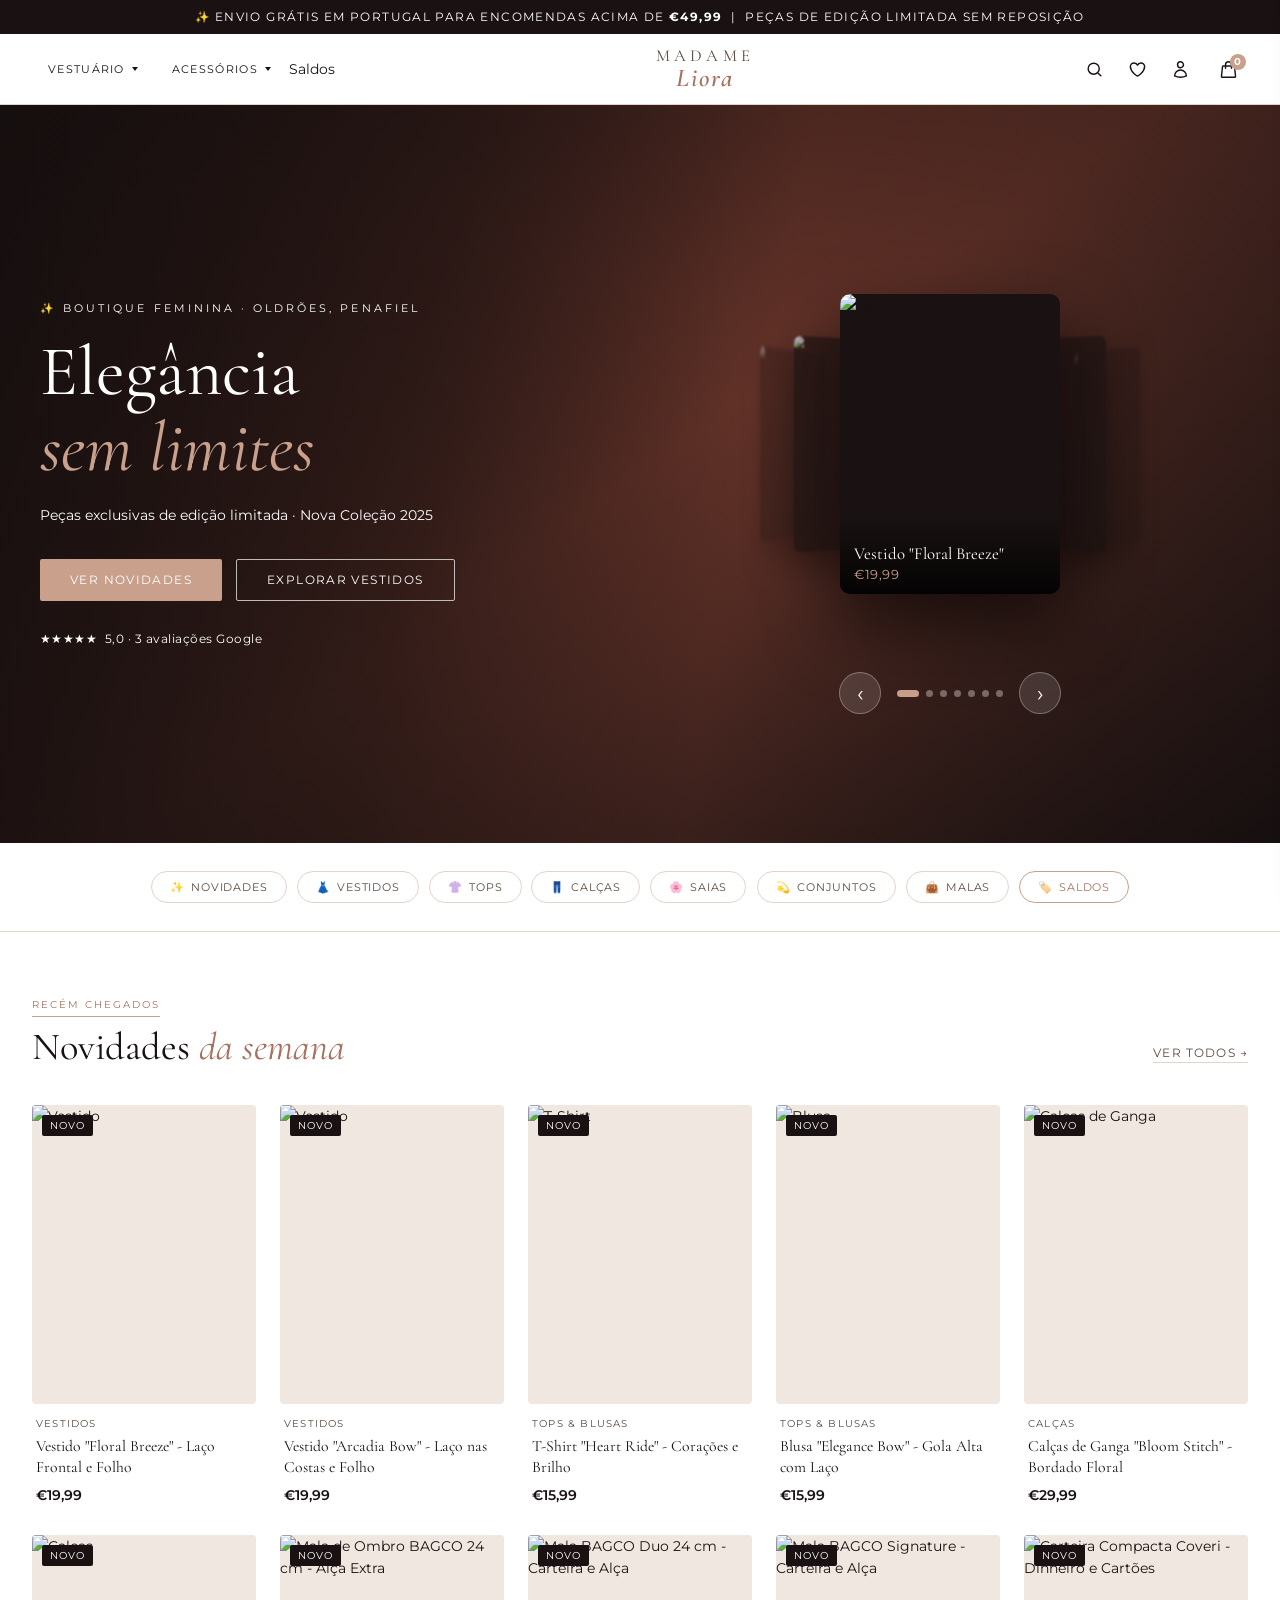
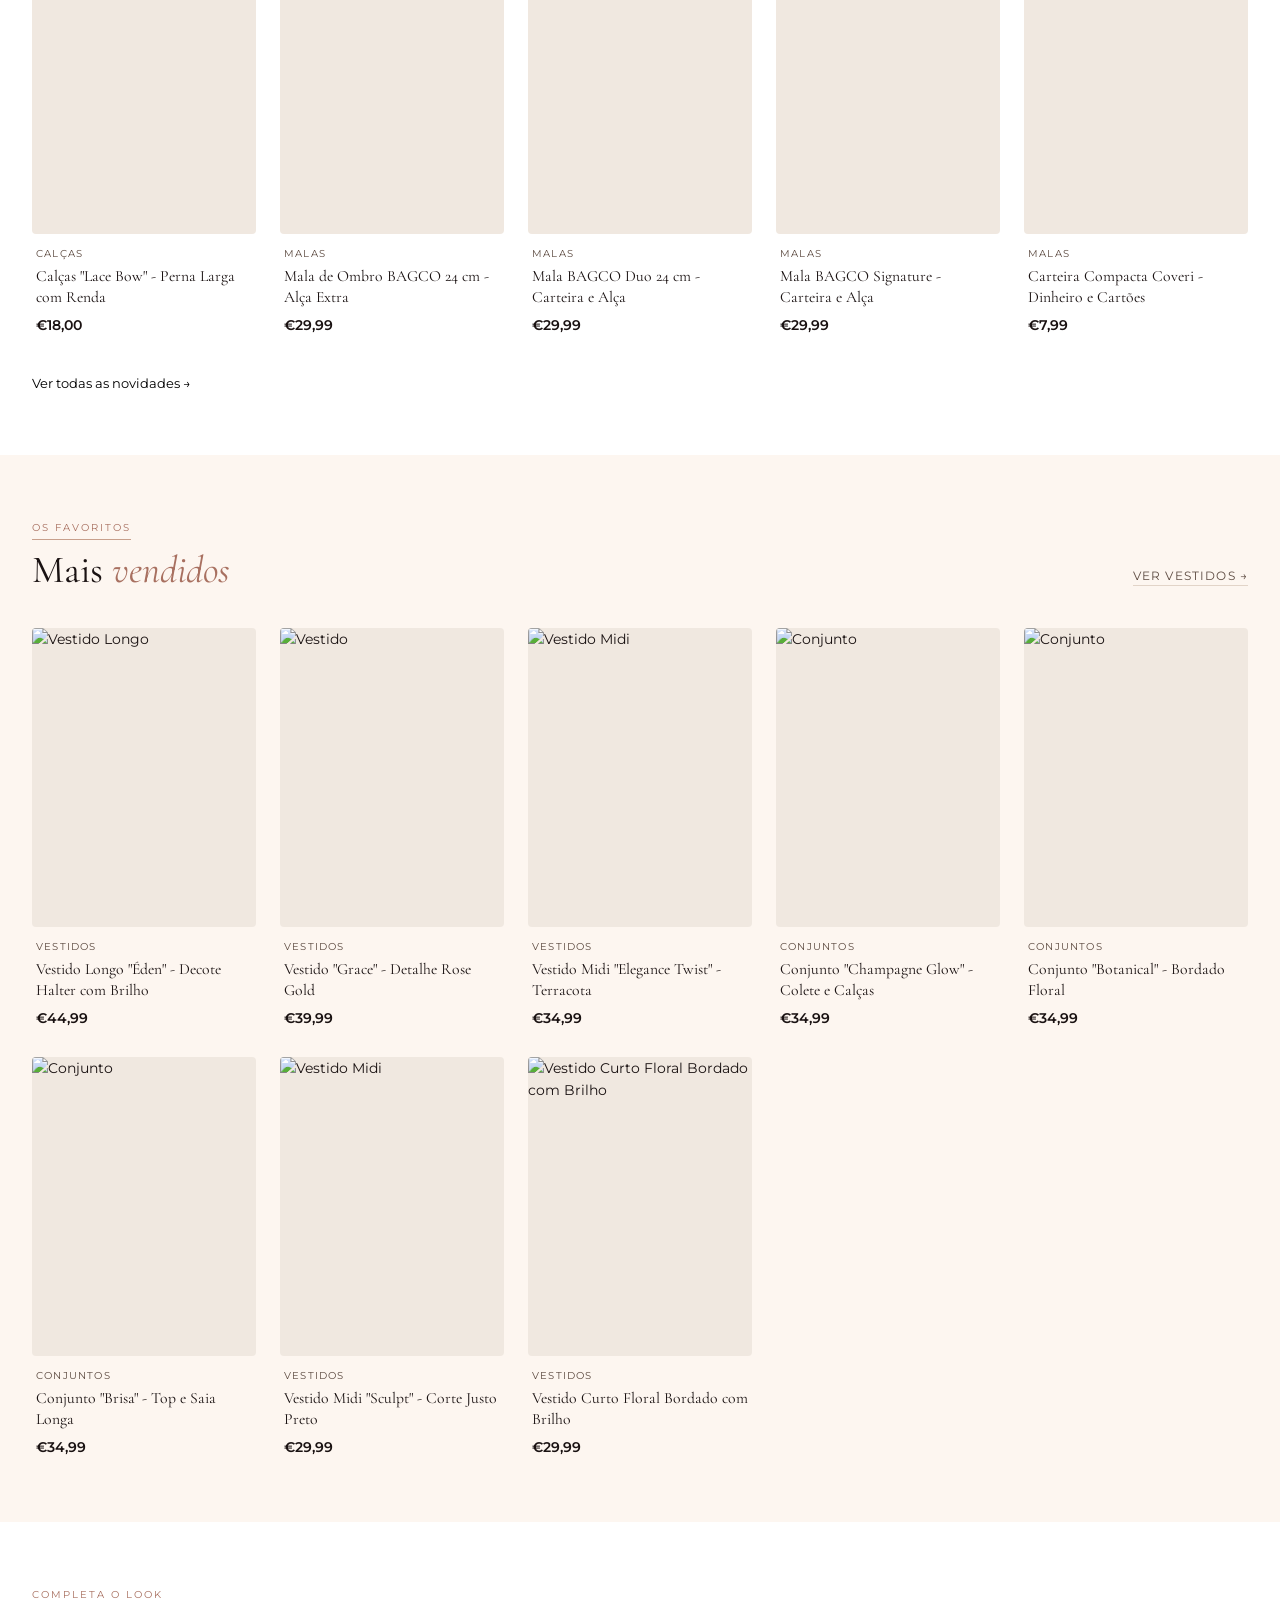
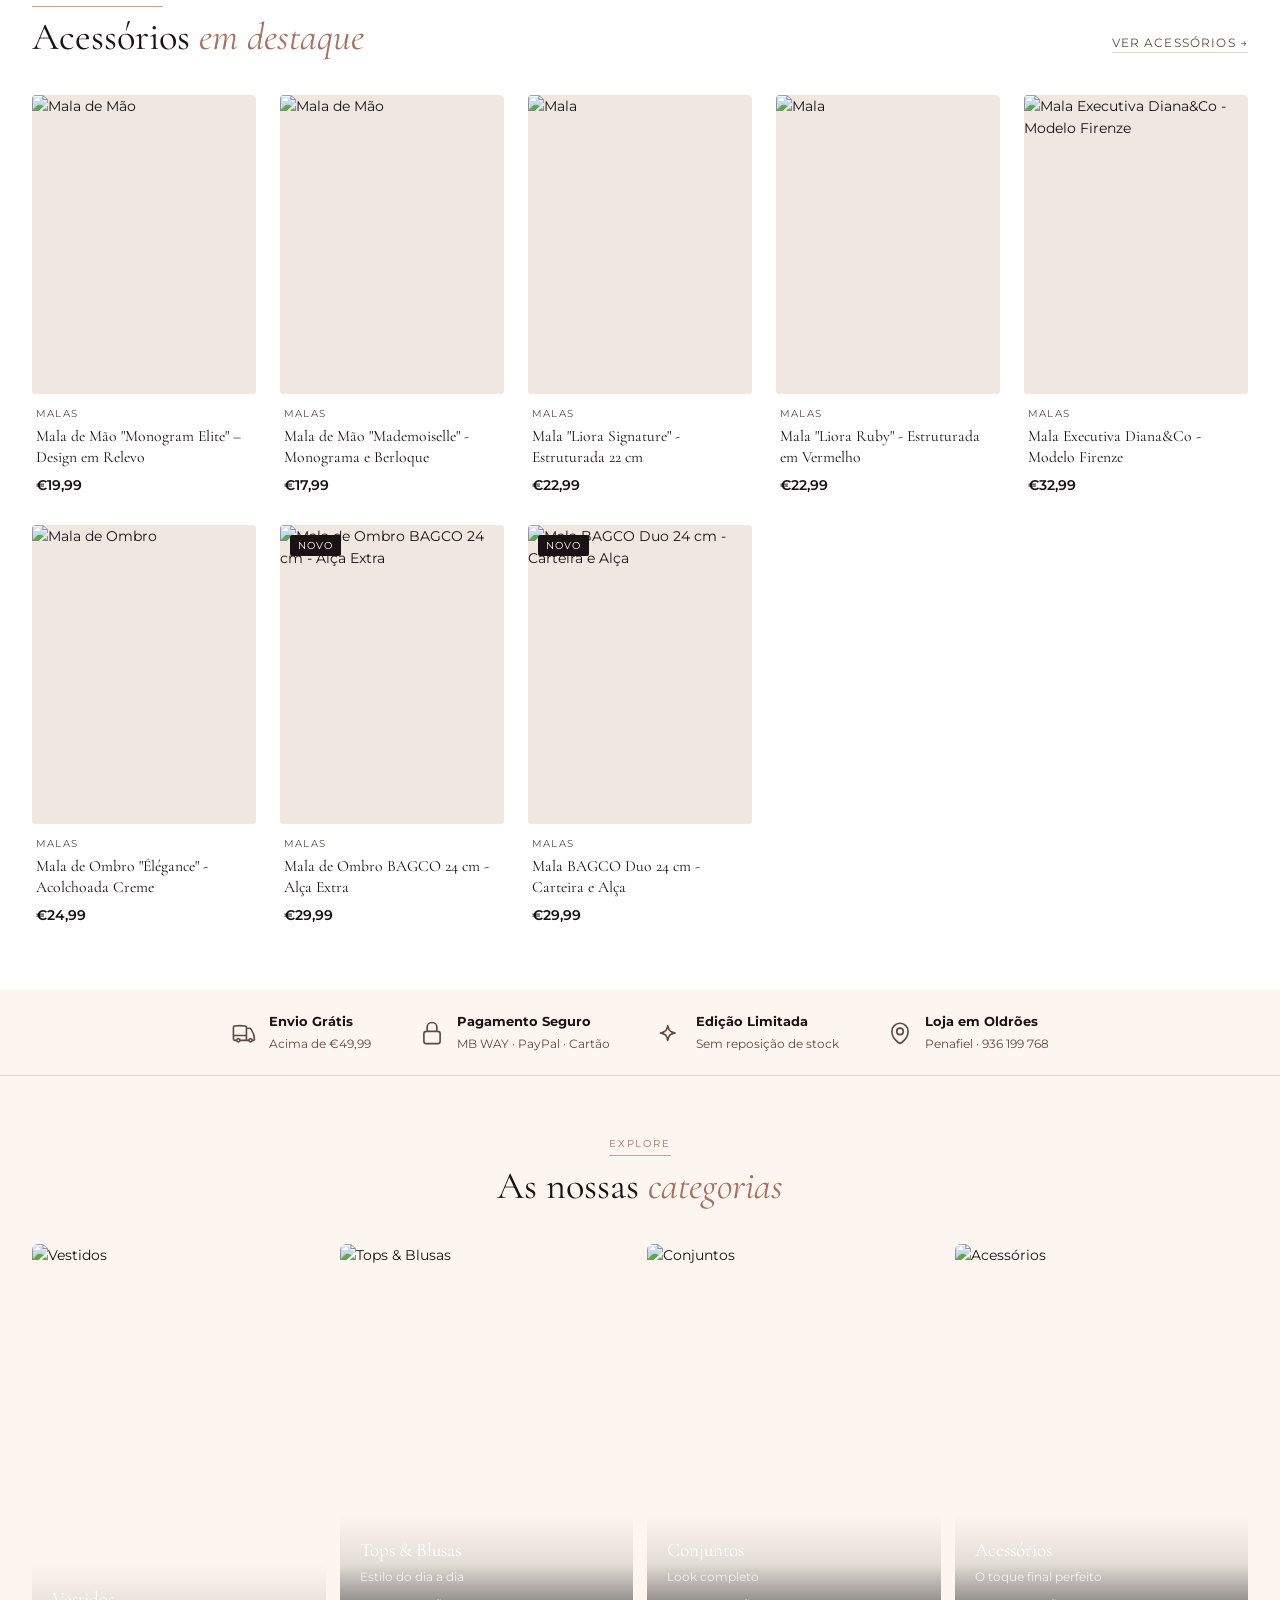
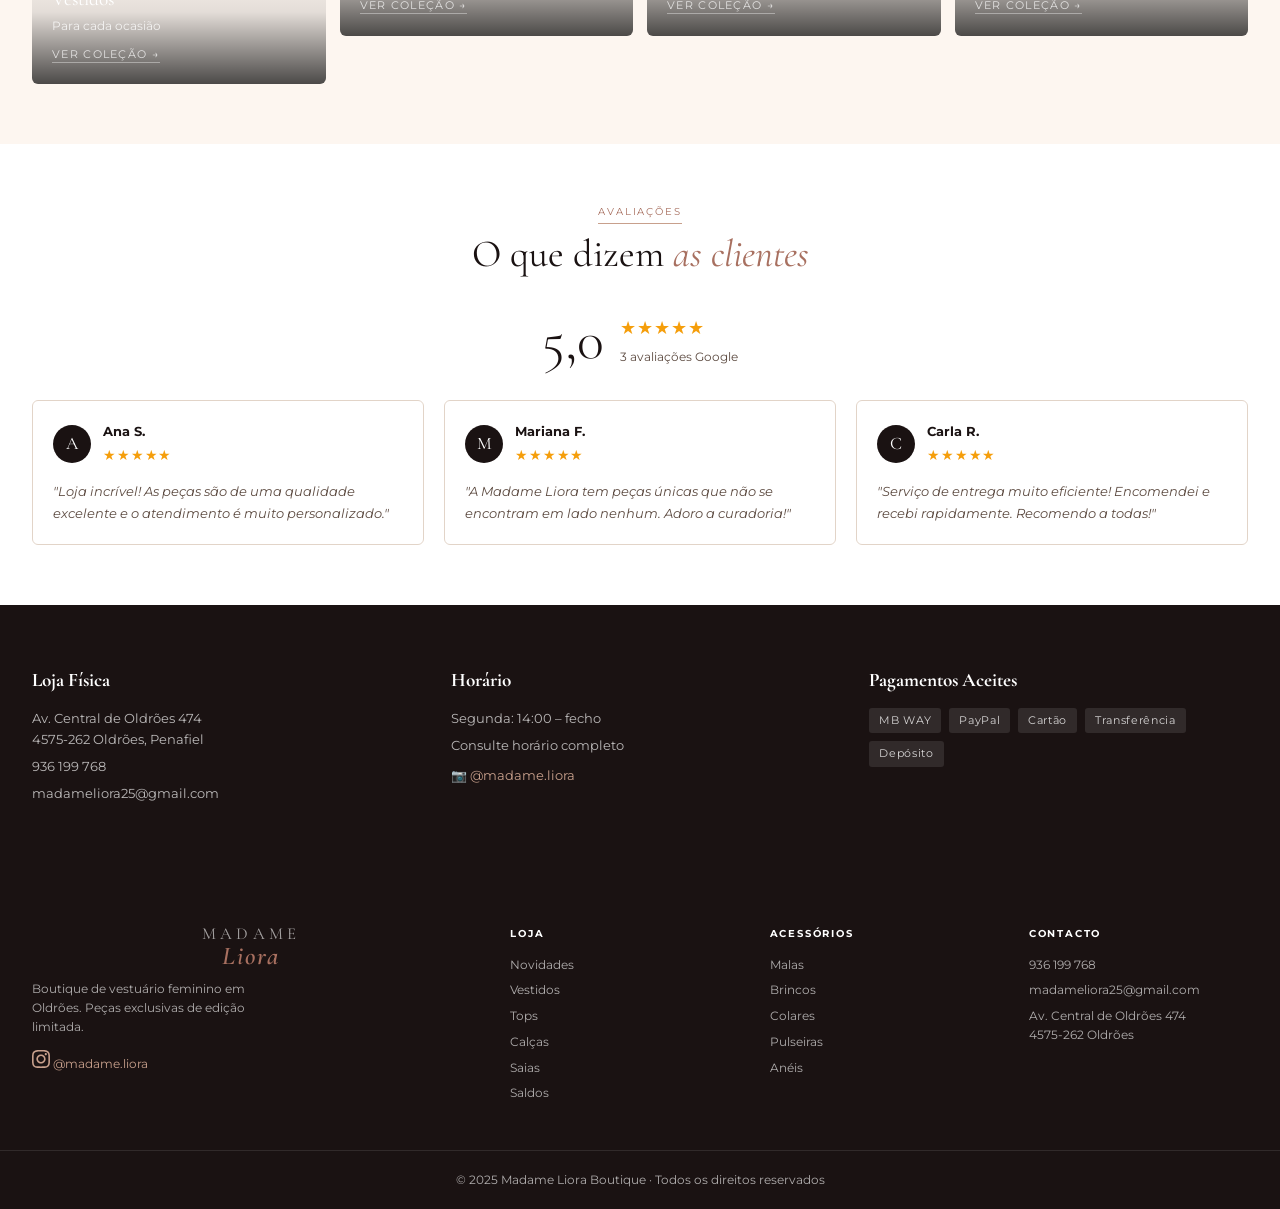
==== commit d81bb626: "Swap hero to elegant dark editorial image + stronger text scrim + tighter coverflow spacing (no text" ====
--- a/index.html
+++ b/index.html
@@ -329,7 +329,7 @@
     <section class="hero" id="hero">
       <div class="hero__bg">
         <img
-          src="https://images.pexels.com/photos/1536619/pexels-photo-1536619.jpeg?auto=compress&cs=tinysrgb&w=1600"
+          src="https://images.pexels.com/photos/1689731/pexels-photo-1689731.jpeg?auto=compress&cs=tinysrgb&w=1600"
           alt="Madame Liora Boutique — moda feminina elegante"
           onerror="this.style.display='none'"
         />
--- a/style.css
+++ b/style.css
@@ -238,13 +238,19 @@
 
 /* ── HERO ──────────────────────────────────────────────── */
 .hero{position:relative;height:82vh;display:flex;align-items:center;justify-content:center;overflow:hidden}
+/* left scrim above canvas/img, below content — keeps headline readable in all modes */
+.hero::after{content:'';position:absolute;inset:0;z-index:0;pointer-events:none;
+  background:linear-gradient(95deg,rgba(20,14,14,.55) 0%,rgba(20,14,14,.18) 36%,transparent 56%)}
 .hero__bg{position:absolute;inset:0;z-index:0;background:linear-gradient(145deg,#3d1f1a 0%,#7a3d30 50%,#1a1212 100%)}
 .hero__bg img{width:100%;height:100%;object-fit:cover;object-position:center;display:block}
 /* WebGL canvas overlays the fallback image; fades in when ready */
 .hero__canvas{position:absolute;inset:0;z-index:0;width:100%;height:100%;opacity:0;transition:opacity 700ms var(--ease-out)}
 .hero__canvas.ready{opacity:1}
 .hero.webgl-on .hero__bg img{opacity:0;transition:opacity 700ms var(--ease-out)}
-.hero__bg::after{content:'';position:absolute;inset:0;background:linear-gradient(160deg,rgba(26,18,18,.72) 0%,rgba(26,18,18,.45) 60%,rgba(26,18,18,.55) 100%)}
+/* elegant left-heavy scrim: guarantees text contrast, keeps image visible on the right */
+.hero__bg::after{content:'';position:absolute;inset:0;background:
+  linear-gradient(100deg,rgba(20,14,14,.88) 0%,rgba(20,14,14,.62) 34%,rgba(20,14,14,.22) 58%,rgba(20,14,14,.42) 100%),
+  radial-gradient(120% 90% at 18% 50%,transparent 40%,rgba(20,14,14,.35) 100%)}
 /* Hero two-column layout: content + 3D carousel */
 .hero__inner{position:relative;z-index:1;width:100%;max-width:1280px;margin:0 auto;padding:0 40px;display:grid;grid-template-columns:1fr 1fr;align-items:center;gap:40px}
 .hero__content{color:#fff;text-align:left;padding:0}
